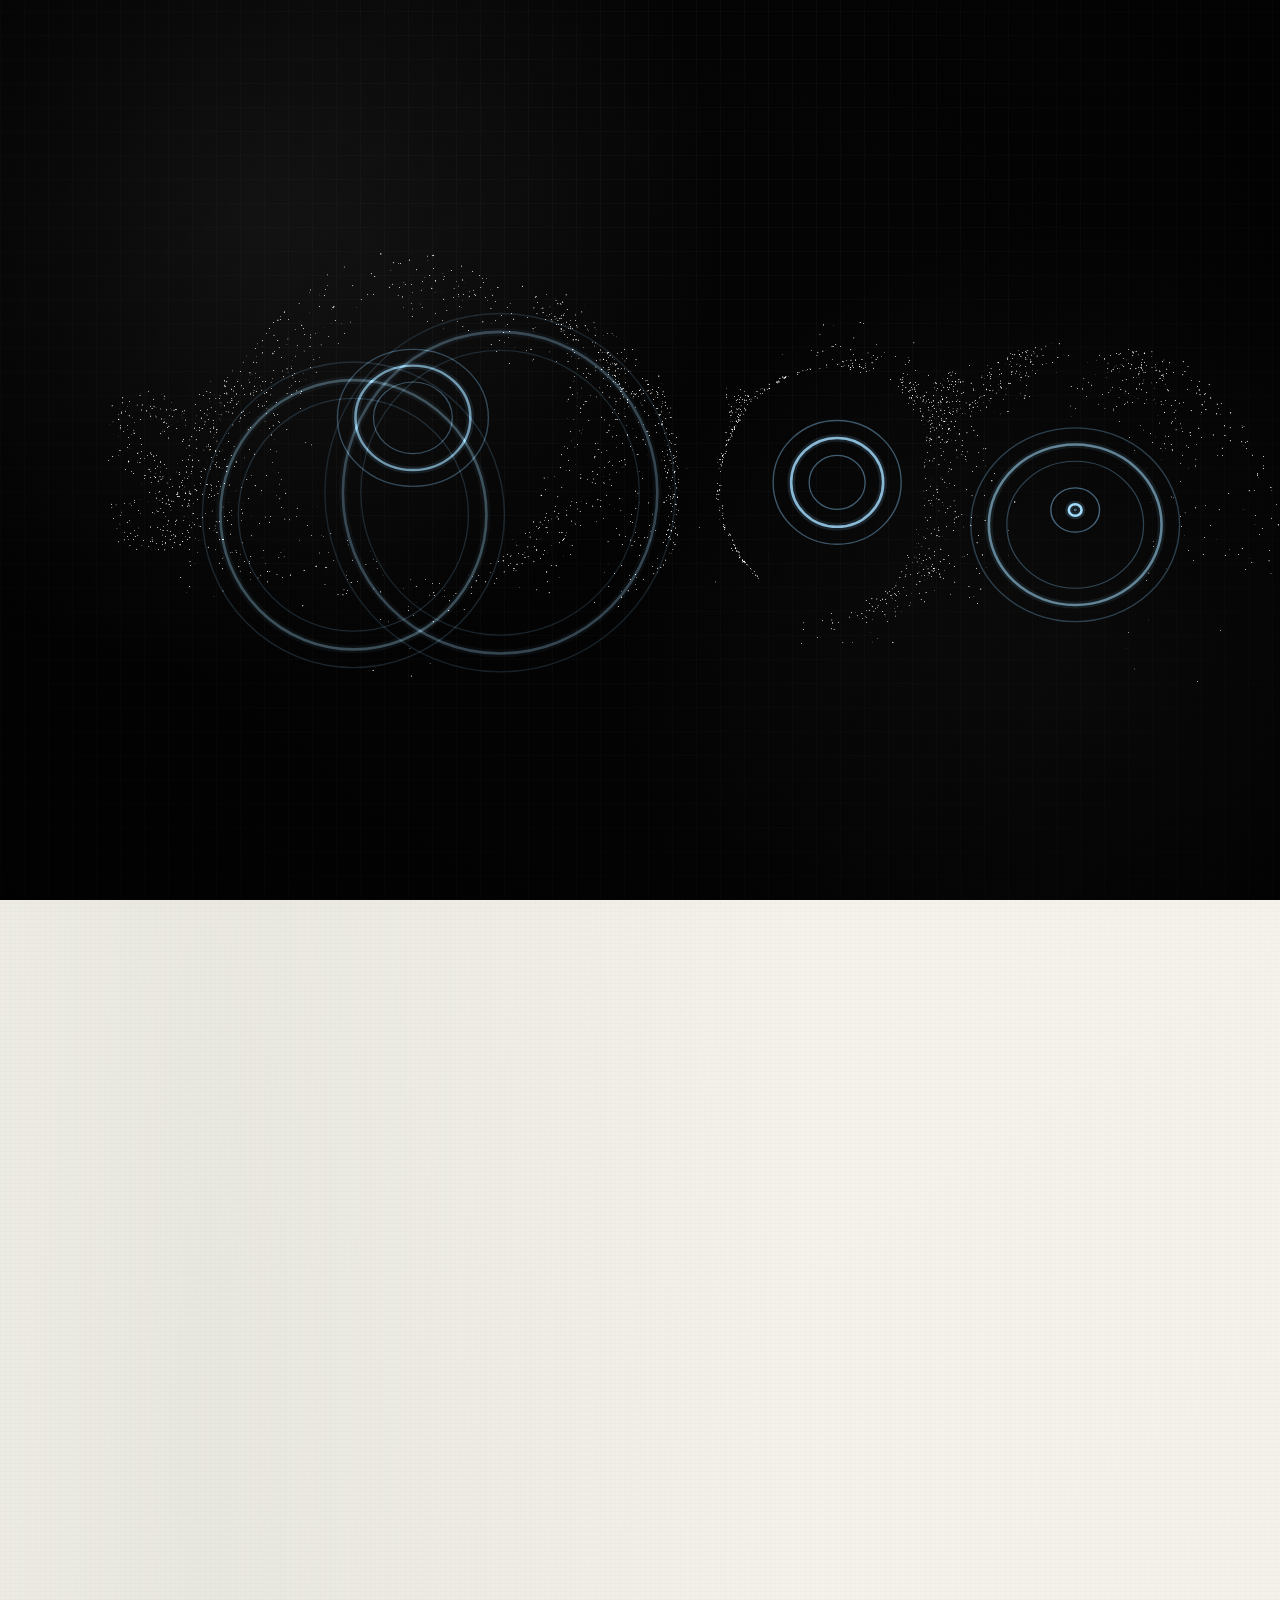
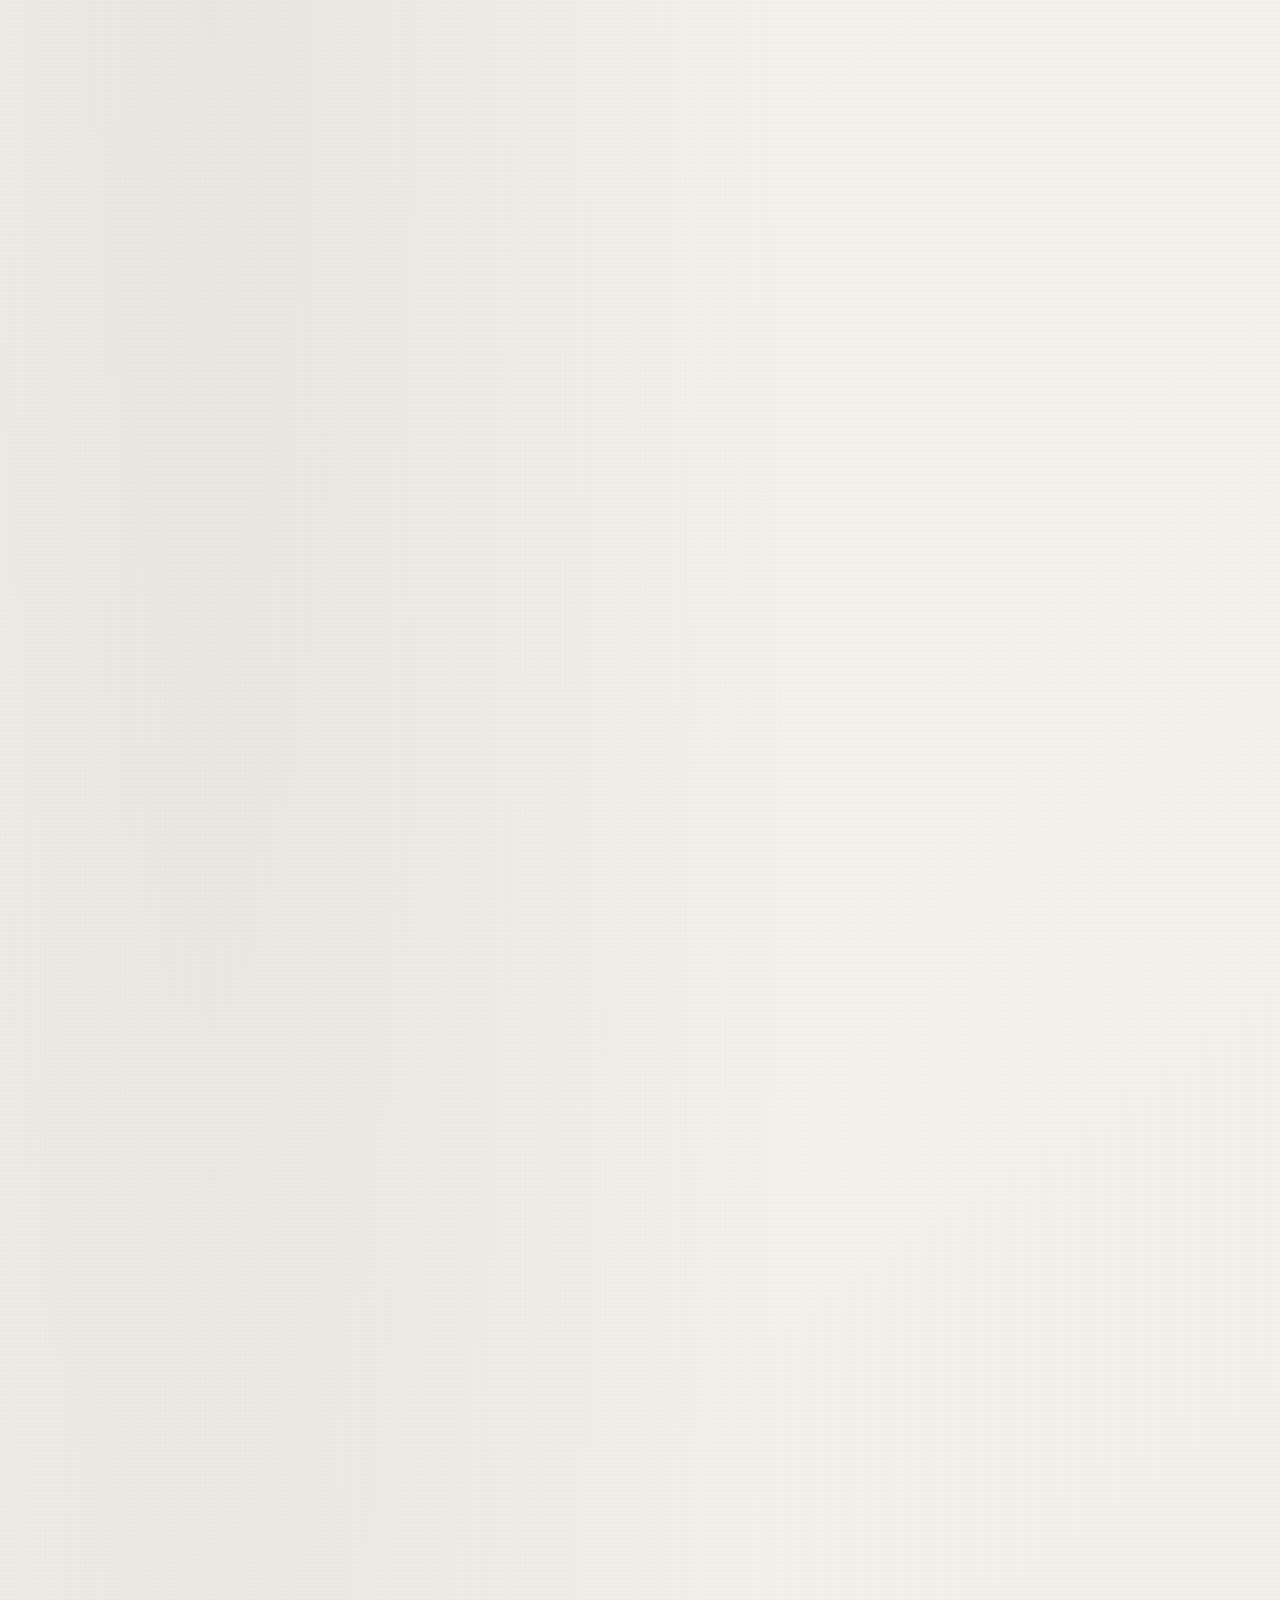
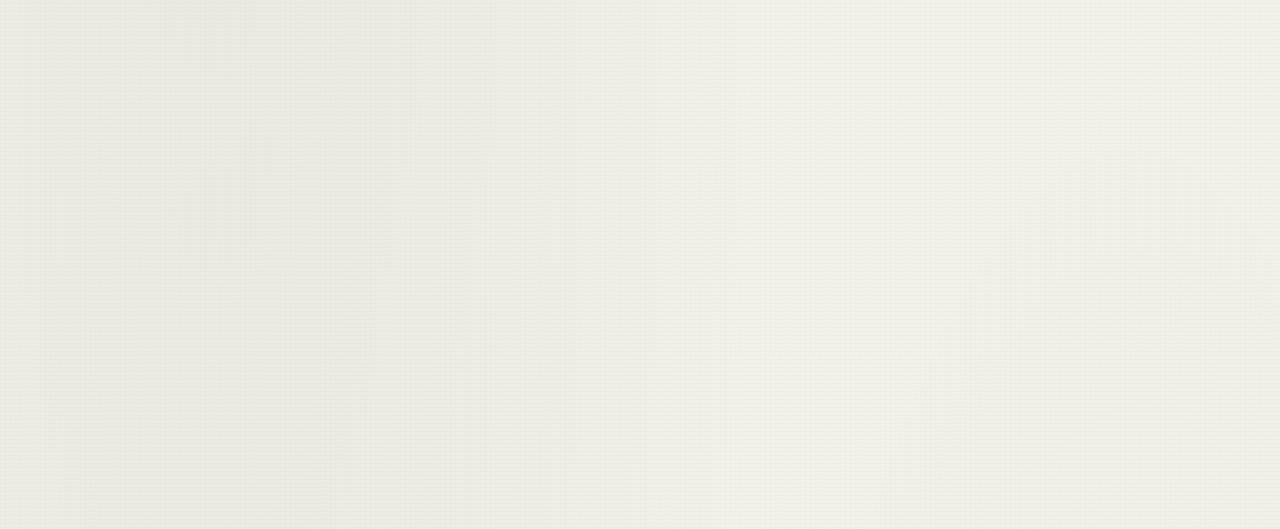
==== index.html @ 8d3248b3 "feat: update styles and add new assets for improved UX and accessibility - Enhanced CSS variables fo" ====
<!doctype html>
<html lang="ja">
  <head>
    <meta charset="UTF-8" />
    <meta name="viewport" content="width=device-width, initial-scale=1.0" />
    <title>Suzuki Yuma | Robotics Research Portfolio</title>
    <meta
      name="description"
      content="ロボット研究者・Suzuki Yumaのポートフォリオ。論文、活動実績、社会実装プロジェクトを掲載。"
    />
    <link rel="preconnect" href="https://fonts.googleapis.com" />
    <link rel="preconnect" href="https://fonts.gstatic.com" crossorigin />
    <link rel="preload" href="assets/IMG_9679-optimized.webp" as="image" type="image/webp" fetchpriority="high" />
    <link
      href="https://fonts.googleapis.com/css2?family=Oswald:wght@500;700&family=Space+Grotesk:wght@400;500;700&display=swap"
      rel="stylesheet"
    />
    <link rel="stylesheet" href="styles.css?v=20260816-16" />
  </head>
  <body>
    <canvas id="fluid-bg" aria-hidden="true"></canvas>
    <div class="cursor-dot" aria-hidden="true"></div>
    <div class="cursor-ring" aria-hidden="true"></div>
    <div id="intro-gate" class="intro-gate">
      <canvas id="intro-particle-canvas" class="intro-particle-canvas" aria-hidden="true"></canvas>
    </div>

    <header class="site-header">
      <a href="#top" class="logo" aria-label="Suzuki Yuma home">
        <span class="site-logo-image site-logo-image-dark" aria-hidden="true"></span>
        <span class="site-logo-image site-logo-image-light" aria-hidden="true"></span>
      </a>
      <button
        id="nav-toggle"
        class="nav-toggle"
        type="button"
        aria-expanded="false"
        aria-controls="site-nav"
      >
        Menu
      </button>
      <nav id="site-nav" aria-label="Main navigation">
        <a href="#achievements">Achievements</a>
        <a href="#papers">Papers</a>
        <a href="#activities">Activities</a>
        <a href="#social">Social Project</a>
        <a href="#contact">Contact</a>
        <button id="theme-toggle" class="theme-toggle" type="button" aria-label="テーマ切替">Theme: Auto</button>
      </nav>
    </header>

    <main id="top">
      <section class="hero reveal">
        <div class="hero-main">
          <div class="hero-copy">
            <p class="eyebrow">ROBOTICS RESEARCHER</p>
            <h1>
              Suzuki Yuma
              <span>PhD student / 未踏AD '25 クリエーター</span>
            </h1>
            <div class="profile-affiliation" aria-label="所属">
              <span>慶應義塾大学大学院理工学研究科&nbsp;&nbsp;/&nbsp;&nbsp;<a href="https://www.yt.sd.keio.ac.jp/" target="_blank" rel="noopener noreferrer">髙橋正樹研究室 <span aria-hidden="true">↗</span></a></span>
            </div>
            <p>
              I explore <strong>Shared Autonomy</strong> and <strong>Learning to Operate Intelligent Machines</strong>,
              viewing assistive technologies like electric wheelchairs as a form of <strong>body augmentation</strong>.
              By studying how humans and machines co-adapt,
              I seek to unlock insights that benefit everyone—regardless of age or ability.
              My goal is to foster a future where humans and intelligent robots evolve together,
              creating a vibrant and inclusive society for all.
            </p>
            <div class="hero-actions">
              <a class="btn btn-primary" href="#achievements">ギャラリー</a>
              <a class="btn btn-ghost" href="#papers">研究</a>
              <a class="btn btn-ghost" href="https://www.humonii.com/" target="_blank" rel="noreferrer">社会実装プロジェクト🔗</a>
            </div>
          </div>
          <figure class="profile-card">
            <img
              id="profile-photo"
              data-media-key="profilePhoto"
              src="assets/IMG_9679-optimized.webp"
              alt="顔写真"
              width="720"
              height="1078"
              draggable="false"
              loading="eager"
              decoding="async"
              fetchpriority="high"
            />
          </figure>
        </div>
      </section>

      <section id="achievements" class="section reveal">
        <div class="section-head">
          <p class="eyebrow">OUTPUT MOVIES</p>
          <h2>ギャラリー</h2>
        </div>
        <div class="media-grid">
          <article class="media-card">
            <figure>
              <video
                id="feeling-video"
                controls
                controlslist="nodownload noremoteplayback"
                disablepictureinpicture
                disableremoteplayback
                preload="none"
                playsinline
                poster="assets/Feeling-poster.webp"
              >
                <source data-media-key="feelingVideo" src="assets/Feeling-optimized.mp4" type="video/mp4" />
                お使いのブラウザは動画再生に対応していません。
              </video>
              <figcaption>
                <span class="media-title" data-media-caption-key="feelingVideo">Feeling Hands-Free Mobility</span>
                <span class="media-duration" aria-label="再生時間 2分2秒">2:02</span>
              </figcaption>
              <p class="media-description">体幹操作で電動車いすを操る、ハンズフリー移動体験。</p>
            </figure>
          </article>

          <article class="media-card">
            <figure>
              <video
                controls
                controlslist="nodownload noremoteplayback"
                disablepictureinpicture
                disableremoteplayback
                preload="none"
                playsinline
                poster="assets/SharedControl-poster.webp"
              >
                <source data-media-key="sharedControlVideo" src="assets/SharedControl-cropped.mp4" type="video/mp4" />
                お使いのブラウザは動画再生に対応していません。
              </video>
              <figcaption>
                <span class="media-title" data-media-caption-key="sharedControlVideo">Shared Control</span>
                <span class="media-duration" aria-label="再生時間 38秒">0:38</span>
              </figcaption>
              <p class="media-description">搭乗者の操作と自律支援を組み合わせる、電動車いすの共有制御デモ。</p>
            </figure>
          </article>
        </div>
      </section>

      <section id="papers" class="section reveal">
        <div class="section-head">
          <p class="eyebrow">PAPER WORKS</p>
          <h2>論文・研究発表</h2>
        </div>
        <div class="paper-list">
          <article class="paper-item">
            <p class="paper-year">2025</p>
            <div>
              <h3>Controllability Assessment of Belt-Type Wheelchair Interface with Individualized Asymmetry-Aware Body-Axis Calibration</h3>
              <p>＠2025 IEEE International Conference on Systems, Man, and Cybernetics</p>
            </div>
          </article>

          <article class="paper-item">
            <p class="paper-year">2025</p>
            <div>
              <h3>ベルト型インターフェースを用いた車いすの操作性能評価</h3>
              <p>＠ロボティクス・メカトロニクス講演会 2025（ROBOMECH 2025）</p>
            </div>
          </article>

          <article class="paper-item">
            <p class="paper-year">2025</p>
            <div>
              <h3>車いすの搭乗者行動適応型力ベース共有制御</h3>
              <p>＠ロボティクス・メカトロニクス講演会 2025（ROBOMECH 2025）</p>
            </div>
          </article>
        </div>
      </section>

      <section id="activities" class="section reveal">
        <div class="section-head">
          <p class="eyebrow">ACTIVITY HISTORY</p>
          <h2>活動実績</h2>
        </div>
        <div class="timeline-list" id="activity-timeline" data-visible-items="6">
          <article class="timeline-item">
            <p class="timeline-date">2026/01/16</p>
            <p><a href="https://www.ipa.go.jp/jinzai/mitou/advanced/2025second/gaiyou-ur-1.html" target="_blank" rel="noreferrer">2025年度下期 未踏アドバンスト事業に採択</a></p>
          </article>
          <article class="timeline-item">
            <p class="timeline-date">2025/12/12</p>
            <p><a href="https://www.kll.keio.ac.jp/ktm/exhibition/hashtag/%e3%83%8f%e3%83%b3%e3%82%ba%e3%83%95%e3%83%aa%e3%83%bc/" target="_blank" rel="noreferrer">KEIO TECHNO-MALL 2025にて<span class="timeline-keep">「Feeling」を用いたアート作品を出展</span></a></p>
          </article>
          <article class="timeline-item">
            <p class="timeline-date">2025/11/23</p>
            <p><a href="https://onerugby.jp/news/ufp2025" target="_blank" rel="noreferrer">UNIVERSAL FOOTBALL PARK SHIBUYA 2025にて<span class="timeline-keep">「Feeling」を出展</span></a></p>
          </article>
          <article class="timeline-item">
            <p class="timeline-date">2025/11/02</p>
            <p><a href="https://www.japan-mobility-show.com/program/startup_future_factory/" target="_blank" rel="noreferrer">Japan Mobility Show 2025「Startup Future Factory」ブースにて<span class="timeline-keep">「Feeling」を出展</span></a></p>
          </article>
          <article class="timeline-item">
            <p class="timeline-date">2025/10/17</p>
            <p><a href="https://www.smartcityfes2025.metro.tokyo.lg.jp/" target="_blank" rel="noreferrer">スマートシティフェスタ2025にて<span class="timeline-keep">「Feeling」を出展</span></a></p>
          </article>
          <article class="timeline-item">
            <p class="timeline-date">2025/10/14</p>
            <p class="timeline-with-logo">
              <a href="https://www.ceatec.com/ja/award/#sec09" target="_blank" rel="noreferrer">CEATEC AWARD 2025 モビリティ部門賞 受賞</a>
              <img class="timeline-inline-logo" src="assets/CEATEC.png" alt="CEATEC" width="546" height="128" loading="lazy" decoding="async" />
            </p>
          </article>
          <article class="timeline-item">
            <p class="timeline-date">2025/10/08</p>
            <p><a href="https://hcr.or.jp/seminar/13" target="_blank" rel="noreferrer">国際福祉機器展「福祉機器開発最前線」ブースにて<span class="timeline-keep">「Feeling」を出展</span></a></p>
          </article>
          <article class="timeline-item">
            <p class="timeline-date">2025/07/19</p>
            <p>サマコンフェスにて<span class="timeline-keep">「Feeling」を出展</span></p>
          </article>
          <article class="timeline-item">
            <p class="timeline-date">2025/07/16</p>
            <p>2025年度 健康医療ベンチャー大賞 キックオフイベントにて「Feeling」を出展</p>
          </article>
          <article class="timeline-item">
            <p class="timeline-date">2025/07/03</p>
            <p><a href="https://prtimes.jp/main/html/rd/p/000000032.000151437.html" target="_blank" rel="noreferrer">Mobility for ALL 2025<span class="timeline-keep">「日常の移動」テーマにHumoniiが採択</span></a></p>
          </article>
          <article class="timeline-item">
            <p class="timeline-date">2025/05/20</p>
            <p><a href="https://www.pt-ot-st.net/index.php/topics/detail/1735" target="_blank" rel="noreferrer">PT-OT-ST.NETに<span class="timeline-keep">「Feeling」とインタビュー内容が掲載</span></a></p>
          </article>
          <article class="timeline-item">
            <p class="timeline-date">2025/03/05</p>
            <p><a href="https://www.medical-jpn.jp/osaka/ja-jp/search/2025/product/product-details.exh-15aa9c2d-4f68-479d-b5eb-6a54bbeb515a.%E6%85%B6%E6%87%89%E7%BE%A9%E5%A1%BE%E5%A4%A7%E5%AD%A6feeling.pro-9be4806d-5208-4534-9e26-9d06f8109dc9.html#/" target="_blank" rel="noreferrer">第11回 メディカルジャパン大阪にて<span class="timeline-keep">「Feeling」を出展</span></a></p>
          </article>
          <article class="timeline-item">
            <p class="timeline-date">2025/03/01</p>
            <p><a href="https://monomove.tokyo/contest/" target="_blank" rel="noreferrer">Tokyo ものづくり Movement 2025において、Humoniiが最優秀賞を受賞</a></p>
          </article>
          <article class="timeline-item">
            <p class="timeline-date">2025/01/24</p>
            <p><a href="https://yoxo-o.jp/yoxofestival/exhibit/?ve%5B%5D=e#list" target="_blank" rel="noreferrer">YOXO Festival 2025にて<span class="timeline-keep">「Feeling」を出展</span></a></p>
          </article>
          <article class="timeline-item">
            <p class="timeline-date">2024/12/13</p>
            <p><a href="https://www.kll.keio.ac.jp/ktm/exhibition/hashtag/%e3%83%8F%e3%83%b3%e3%82%BA%e3%83%95%e3%83%AA%e3%83%BC/" target="_blank" rel="noreferrer">KEIO TECHNO-MALL 2024 に Feeling を出展</a></p>
          </article>
          <article class="timeline-item">
            <p class="timeline-date">2024/09/05</p>
            <p>タウンニュース港北区版にHumoniiの活動が掲載</p>
          </article>
          <article class="timeline-item">
            <p class="timeline-date">2024/08/19</p>
            <p>令和6年度 技術系スタートアップ実証実験等支援プログラムにHumoniiが採択</p>
          </article>
          <article class="timeline-item">
            <p class="timeline-date">2023/09/02</p>
            <p>Mobility for ALL 2023 の実証実験に参加</p>
          </article>
          <article class="timeline-item">
            <p class="timeline-date">2023/05/13</p>
            <p>Mobility for ALL 2023にHumoniiが採択</p>
          </article>
        </div>
        <div class="timeline-actions">
          <button
            class="timeline-toggle"
            id="activity-toggle"
            type="button"
            aria-controls="activity-timeline"
            aria-expanded="false"
            hidden
          >
            <span class="timeline-toggle-label">もっと見る</span>
            <span class="timeline-toggle-count" aria-hidden="true"></span>
            <span class="timeline-toggle-arrow" aria-hidden="true"></span>
          </button>
        </div>
      </section>

      <section id="social" class="section reveal">
        <div class="section-head">
          <p class="eyebrow">APPEAL POINT</p>
          <h2>社会実装プロジェクト / Humonii</h2>
        </div>
        <article class="card social-project-card">
          <a class="humonii-brand" href="https://www.humonii.com/" target="_blank" rel="noreferrer" aria-label="Humonii">
            <img
              class="humonii-logo humonii-logo-black"
              src="assets/Humonii-MARKTYPE-BK-optimized.webp"
              alt="Humonii"
              width="800"
              height="800"
              draggable="false"
              loading="lazy"
              decoding="async"
            />
            <img
              class="humonii-logo humonii-logo-white"
              src="assets/Humonii-MARKTYPE-WH-optimized.webp"
              alt="Humonii"
              width="800"
              height="800"
              draggable="false"
              loading="lazy"
              decoding="async"
            />
          </a>
          <div class="social-copy">
            <p>
              「周りと違うから」「体が思うように動かないから」と、今までできてたこと、やりたいことを諦めてきた人たちに「もっとできる！」を届けたい。年齢や障がいの有無に関わらず、誰も想像すらしなかった人間の新たな境地をも引き出せたらどんな未来が待っているだろう。体幹操作によるハンズフリー体験によって移動に留まらず活動の幅を拡張し、新しい挑戦への一歩を支えます。
            </p>
            <ul>
              <li>Project Site: <a href="https://www.humonii.com/" target="_blank" rel="noreferrer">https://www.humonii.com/</a></li>
              <li>Instagram: <a href="https://www.instagram.com/humonii_official/" target="_blank" rel="noreferrer">@humonii_official</a></li>
              <li>Focus: 社会実装・展示・発信の一体化</li>
            </ul>
          </div>
        </article>
      </section>

    </main>

    <footer id="contact" class="site-footer">
      <div>
        <p>Contact</p>
        <a href="mailto:yuma.suzuki.work@gmail.com">yuma.suzuki.work@gmail.com</a>
        <form id="contact-form" class="contact-form" aria-describedby="contact-form-note">
          <p id="contact-form-note" class="contact-note contact-note-lead">
            入力内容はこのサイトから直接送信されません。Gmailまたはメールアプリの作成画面へ引き継ぎ、内容を確認して送信してください。
          </p>
          <label for="contact-name">Name <span class="required-mark" aria-hidden="true">*</span></label>
          <input id="contact-name" name="name" type="text" placeholder="Your name" autocomplete="name" required maxlength="80" />
          <label for="contact-email">Email <span class="required-mark" aria-hidden="true">*</span></label>
          <input id="contact-email" name="email" type="email" placeholder="your@email.com" autocomplete="email" required maxlength="160" />
          <label for="contact-subject">Subject <span class="required-mark" aria-hidden="true">*</span></label>
          <input id="contact-subject" name="subject" type="text" placeholder="Inquiry from portfolio" autocomplete="off" required maxlength="120" />
          <label for="contact-message">Message <span class="required-mark" aria-hidden="true">*</span></label>
          <textarea id="contact-message" name="message" rows="5" placeholder="Write your message" autocomplete="off" required minlength="10" maxlength="2000"></textarea>
          <button type="submit" class="btn btn-primary contact-submit">Gmailで内容を確認する</button>
          <button type="button" id="contact-mail-app" class="btn contact-submit contact-secondary">メールアプリで内容を確認する</button>
        </form>
      </div>
      <div>
        <p>Affiliation</p>
        <p>Takahashi Lab. Keio University<br />3-14-1, Hiyoshi Kohoku-ku, Yokohama, Japan</p>
      </div>
      <div>
        <p>Social</p>
        <p>
          <a class="social-link" href="https://www.instagram.com/humonii_official/" target="_blank" rel="noreferrer">
            <svg class="social-icon" viewBox="0 0 24 24" aria-hidden="true">
              <rect x="3" y="3" width="18" height="18" rx="5" ry="5" fill="none" stroke="currentColor" stroke-width="1.8"></rect>
              <circle cx="12" cy="12" r="4.2" fill="none" stroke="currentColor" stroke-width="1.8"></circle>
              <circle cx="17.3" cy="6.7" r="1.1" fill="currentColor"></circle>
            </svg>
            <span>Instagram: @humonii_official</span>
          </a>
        </p>
        <p>
          <a class="social-link" href="https://www.linkedin.com/in/悠真-鈴木-20a9b3349" target="_blank" rel="noreferrer">
            <svg class="social-icon" viewBox="0 0 24 24" aria-hidden="true">
              <rect x="3" y="3" width="18" height="18" rx="3" ry="3" fill="none" stroke="currentColor" stroke-width="1.8"></rect>
              <circle cx="8" cy="10" r="1.2" fill="currentColor"></circle>
              <rect x="7" y="12" width="2" height="6" rx="0.8" fill="currentColor"></rect>
              <path d="M12 18v-4.3c0-1.2 0.7-1.9 1.7-1.9 1 0 1.6 0.7 1.6 1.9V18h2v-4.7c0-2.1-1.2-3.3-3-3.3-1.2 0-1.9 0.5-2.3 1V10h-2v8h2z" fill="currentColor"></path>
            </svg>
            <span>LinkedIn</span>
          </a>
        </p>
      </div>
      <p class="copyright">© <span id="year"></span> Suzuki Yuma</p>
    </footer>

    <script src="intro.js?v=20260816-8"></script>
    <script src="script.js?v=20260816-15"></script>
  </body>
</html>
---- styles.css ----
:root {
  --bg: #0b0f14;
  --bg-alt: #111822;
  --text: #eef2f7;
  --muted: #a8b1bd;
  --accent: #1fd1b8;
  --accent-2: #5bc0ff;
  --line: rgba(238, 242, 247, 0.16);
  --card: rgba(16, 24, 34, 0.75);
  --header-bg: rgba(11, 15, 20, 0.62);
  --wave-opacity: 0.72;
  --bg-gradient: linear-gradient(140deg, var(--bg), var(--bg-alt));
  --bg-overlay: none;
  --cursor-dot-color: #1fd1b8;
  --cursor-dot-shadow: 0 0 12px rgba(31, 209, 184, 0.8);
  --cursor-ring-color: rgba(91, 192, 255, 0.8);
  --cursor-ring-hover-color: rgba(31, 209, 184, 0.95);
  --cursor-ring-hover-shadow: 0 0 18px rgba(31, 209, 184, 0.35);
  --scrollbar-track: rgba(13, 20, 30, 0.58);
  --scrollbar-track-2: rgba(20, 31, 47, 0.78);
  --scrollbar-thumb: rgba(84, 170, 206, 0.66);
  --scrollbar-thumb-2: rgba(40, 198, 176, 0.8);
  --scrollbar-thumb-hover: rgba(112, 196, 232, 0.9);
  --scrollbar-thumb-hover-2: rgba(69, 230, 204, 0.94);
  --button-primary-bg: linear-gradient(120deg, rgba(31, 209, 184, 0.22), rgba(91, 192, 255, 0.25));
  --button-primary-shadow: 0 6px 24px rgba(31, 209, 184, 0.25);
  --maxw: 1120px;
}

@media (prefers-color-scheme: light) {
  :root {
    --bg: #f1efe7;
    --bg-alt: #e5e2d8;
    --text: #252825;
    --muted: #686b65;
    --accent: #465853;
    --accent-2: #606a68;
    --line: rgba(37, 40, 37, 0.18);
    --card: rgba(248, 246, 238, 0.72);
    --header-bg: rgba(238, 235, 225, 0.84);
    --wave-opacity: 0.62;
    --bg-gradient: linear-gradient(145deg, #f5f3ec 0%, var(--bg) 52%, var(--bg-alt) 100%);
    --bg-overlay:
      radial-gradient(ellipse at 16% 14%, rgba(43, 49, 46, 0.06), transparent 40%),
      radial-gradient(ellipse at 88% 80%, rgba(57, 61, 57, 0.042), transparent 44%),
      repeating-linear-gradient(
        90deg,
        rgba(65, 62, 53, 0.012) 0px,
        rgba(65, 62, 53, 0.012) 1px,
        transparent 1px,
        transparent 5px
      ),
      repeating-linear-gradient(
        0deg,
        rgba(65, 62, 53, 0.017) 0px,
        rgba(65, 62, 53, 0.017) 1px,
        transparent 1px,
        transparent 4px
      );
    --cursor-dot-color: #292c29;
    --cursor-dot-shadow: 0 0 8px rgba(41, 44, 41, 0.28);
    --cursor-ring-color: rgba(54, 59, 56, 0.5);
    --cursor-ring-hover-color: rgba(37, 42, 39, 0.86);
    --cursor-ring-hover-shadow: 0 0 12px rgba(37, 42, 39, 0.16);
    --scrollbar-track: rgba(222, 219, 209, 0.88);
    --scrollbar-track-2: rgba(241, 238, 229, 0.96);
    --scrollbar-thumb: rgba(104, 110, 106, 0.64);
    --scrollbar-thumb-2: rgba(73, 88, 83, 0.76);
    --scrollbar-thumb-hover: rgba(81, 87, 83, 0.84);
    --scrollbar-thumb-hover-2: rgba(54, 69, 64, 0.9);
    --button-primary-bg: linear-gradient(120deg, rgba(52, 61, 57, 0.12), rgba(96, 106, 104, 0.2));
    --button-primary-shadow: 0 7px 22px rgba(42, 47, 44, 0.14);
  }
}

:root[data-theme='dark'] {
  --bg: #0b0f14;
  --bg-alt: #111822;
  --text: #eef2f7;
  --muted: #a8b1bd;
  --accent: #1fd1b8;
  --accent-2: #5bc0ff;
  --line: rgba(238, 242, 247, 0.16);
  --card: rgba(16, 24, 34, 0.75);
  --header-bg: rgba(11, 15, 20, 0.62);
  --wave-opacity: 0.72;
  --bg-gradient: linear-gradient(140deg, var(--bg), var(--bg-alt));
  --bg-overlay: none;
  --cursor-dot-color: #1fd1b8;
  --cursor-dot-shadow: 0 0 12px rgba(31, 209, 184, 0.8);
  --cursor-ring-color: rgba(91, 192, 255, 0.8);
  --cursor-ring-hover-color: rgba(31, 209, 184, 0.95);
  --cursor-ring-hover-shadow: 0 0 18px rgba(31, 209, 184, 0.35);
  --scrollbar-track: rgba(13, 20, 30, 0.58);
  --scrollbar-track-2: rgba(20, 31, 47, 0.78);
  --scrollbar-thumb: rgba(84, 170, 206, 0.66);
  --scrollbar-thumb-2: rgba(40, 198, 176, 0.8);
  --scrollbar-thumb-hover: rgba(112, 196, 232, 0.9);
  --scrollbar-thumb-hover-2: rgba(69, 230, 204, 0.94);
  --button-primary-bg: linear-gradient(120deg, rgba(31, 209, 184, 0.22), rgba(91, 192, 255, 0.25));
  --button-primary-shadow: 0 6px 24px rgba(31, 209, 184, 0.25);
}

:root[data-theme='light'] {
  --bg: #f1efe7;
  --bg-alt: #e5e2d8;
  --text: #252825;
  --muted: #686b65;
  --accent: #465853;
  --accent-2: #606a68;
  --line: rgba(37, 40, 37, 0.18);
  --card: rgba(248, 246, 238, 0.72);
  --header-bg: rgba(238, 235, 225, 0.84);
  --wave-opacity: 0.62;
  --bg-gradient: linear-gradient(145deg, #f5f3ec 0%, var(--bg) 52%, var(--bg-alt) 100%);
  --bg-overlay:
    radial-gradient(ellipse at 16% 14%, rgba(43, 49, 46, 0.06), transparent 40%),
    radial-gradient(ellipse at 88% 80%, rgba(57, 61, 57, 0.042), transparent 44%),
    repeating-linear-gradient(
      90deg,
      rgba(65, 62, 53, 0.012) 0px,
      rgba(65, 62, 53, 0.012) 1px,
      transparent 1px,
      transparent 5px
    ),
    repeating-linear-gradient(
      0deg,
      rgba(65, 62, 53, 0.017) 0px,
      rgba(65, 62, 53, 0.017) 1px,
      transparent 1px,
      transparent 4px
    );
  --cursor-dot-color: #292c29;
  --cursor-dot-shadow: 0 0 8px rgba(41, 44, 41, 0.28);
  --cursor-ring-color: rgba(54, 59, 56, 0.5);
  --cursor-ring-hover-color: rgba(37, 42, 39, 0.86);
  --cursor-ring-hover-shadow: 0 0 12px rgba(37, 42, 39, 0.16);
  --scrollbar-track: rgba(222, 219, 209, 0.88);
  --scrollbar-track-2: rgba(241, 238, 229, 0.96);
  --scrollbar-thumb: rgba(104, 110, 106, 0.64);
  --scrollbar-thumb-2: rgba(73, 88, 83, 0.76);
  --scrollbar-thumb-hover: rgba(81, 87, 83, 0.84);
  --scrollbar-thumb-hover-2: rgba(54, 69, 64, 0.9);
  --button-primary-bg: linear-gradient(120deg, rgba(52, 61, 57, 0.12), rgba(96, 106, 104, 0.2));
  --button-primary-shadow: 0 7px 22px rgba(42, 47, 44, 0.14);
}

* {
  box-sizing: border-box;
  scrollbar-width: auto;
  scrollbar-color: var(--scrollbar-thumb) var(--scrollbar-track);
}

*::-webkit-scrollbar {
  width: 14px;
  height: 14px;
}

*::-webkit-scrollbar-track {
  background: linear-gradient(180deg, var(--scrollbar-track), var(--scrollbar-track-2));
  border-radius: 12px;
  border: 1px solid rgba(255, 255, 255, 0.08);
  margin-block: 6px;
}

*::-webkit-scrollbar-thumb {
  border-radius: 12px;
  border: 3px solid transparent;
  background-clip: padding-box;
  background: linear-gradient(180deg, var(--scrollbar-thumb), var(--scrollbar-thumb-2));
  min-height: 58px;
  box-shadow:
    inset 0 0 0 1px rgba(255, 255, 255, 0.14),
    0 1px 3px rgba(0, 0, 0, 0.14);
}

*::-webkit-scrollbar-thumb:hover {
  background: linear-gradient(180deg, var(--scrollbar-thumb-hover), var(--scrollbar-thumb-hover-2));
}

*::-webkit-scrollbar-thumb:active {
  background: linear-gradient(180deg, var(--scrollbar-thumb-hover-2), var(--scrollbar-thumb-hover));
}

*::-webkit-scrollbar-corner {
  background: transparent;
}

html,
body {
  margin: 0;
  padding: 0;
  background: var(--bg-overlay), var(--bg-gradient);
  color: var(--text);
  font-family: "Space Grotesk", sans-serif;
  scroll-behavior: smooth;
}

body.intro-lock {
  overflow: hidden;
}

.intro-gate {
  position: fixed;
  inset: 0;
  z-index: 120;
  display: block;
  opacity: 0;
  visibility: hidden;
  pointer-events: none;
  transition: opacity 0.26s ease, visibility 0.26s ease;
  background:
    radial-gradient(circle at 20% 24%, rgba(255, 255, 255, 0.09), transparent 38%),
    radial-gradient(circle at 84% 76%, rgba(255, 255, 255, 0.06), transparent 36%),
    repeating-linear-gradient(
      90deg,
      rgba(255, 255, 255, 0.03) 0px,
      rgba(255, 255, 255, 0.03) 1px,
      transparent 1px,
      transparent 24px
    ),
    repeating-linear-gradient(
      0deg,
      rgba(255, 255, 255, 0.024) 0px,
      rgba(255, 255, 255, 0.024) 1px,
      transparent 1px,
      transparent 24px
    ),
    #050505;
}

.intro-gate::after {
  content: "";
  position: absolute;
  inset: 0;
  pointer-events: none;
  background:
    radial-gradient(circle at 50% 50%, transparent 34%, rgba(0, 0, 0, 0.52) 100%),
    linear-gradient(180deg, rgba(0, 0, 0, 0.1), rgba(0, 0, 0, 0.46));
}

.intro-gate.is-visible {
  opacity: 1;
  visibility: visible;
  pointer-events: auto;
}

.intro-particle-canvas,
.intro-gl-canvas {
  position: absolute;
  inset: 0;
  display: block;
  width: 100%;
  height: 100%;
  z-index: 1;
}

.intro-particle-canvas {
  z-index: 2;
  filter:
    drop-shadow(0 0 10px rgba(255, 255, 255, 0.26))
    drop-shadow(0 0 24px rgba(255, 255, 255, 0.14));
}

.intro-particle-canvas.is-wave-overlay {
  filter: none;
}

.intro-particle-canvas.is-canvas-renderer {
  filter: none;
}

a {
  color: inherit;
  text-decoration: none;
}

img,
video {
  -webkit-user-drag: none;
  -webkit-touch-callout: none;
}

#fluid-bg {
  position: fixed;
  inset: 0;
  width: 100vw;
  height: 100vh;
  z-index: 0;
  opacity: var(--wave-opacity);
  pointer-events: none;
  contain: strict;
}

.cursor-dot,
.cursor-ring {
  position: fixed;
  left: 0;
  top: 0;
  pointer-events: none;
  border-radius: 50%;
  z-index: 60;
  transform: translate(-50%, -50%);
  will-change: transform;
  contain: layout style paint;
  backface-visibility: hidden;
}

.cursor-dot {
  width: 8px;
  height: 8px;
  background: var(--cursor-dot-color);
  box-shadow: var(--cursor-dot-shadow);
}

.cursor-ring {
  width: 34px;
  height: 34px;
  border: 1px solid var(--cursor-ring-color);
  transition: border-color 0.15s ease, box-shadow 0.15s ease;
}

body.cursor-hover .cursor-ring {
  border-color: var(--cursor-ring-hover-color);
  box-shadow: var(--cursor-ring-hover-shadow);
}

.site-header {
  position: sticky;
  top: 0;
  z-index: 20;
  backdrop-filter: blur(8px);
  background: var(--header-bg);
  border-bottom: 1px solid var(--line);
  display: flex;
  justify-content: space-between;
  align-items: center;
  padding: 14px clamp(16px, 4vw, 48px);
}

.logo {
  position: relative;
  display: block;
  flex: 0 0 auto;
  width: clamp(138px, 16vw, 176px);
  aspect-ratio: 4.4 / 1;
  overflow: hidden;
}

.site-logo-image {
  position: absolute;
  inset: 0;
  display: block;
  background-position: center;
  background-repeat: no-repeat;
  background-size: cover;
}

.site-logo-image-dark {
  background-image: url("assets/branding/suzukiyu-logo-dark.webp");
}

.site-logo-image-light {
  display: none;
  background-image: url("assets/branding/suzukiyu-logo-light.webp");
}

@media (prefers-color-scheme: light) {
  .site-logo-image-dark {
    display: none;
  }

  .site-logo-image-light {
    display: block;
  }
}

:root[data-theme='dark'] .site-logo-image-dark {
  display: block;
}

:root[data-theme='dark'] .site-logo-image-light {
  display: none;
}

:root[data-theme='light'] .site-logo-image-dark {
  display: none;
}

:root[data-theme='light'] .site-logo-image-light {
  display: block;
}

nav {
  display: flex;
  gap: clamp(14px, 2vw, 28px);
  align-items: center;
  flex-wrap: wrap;
}

nav a {
  color: var(--muted);
  font-size: 0.95rem;
}

nav a:hover {
  color: var(--text);
}

.nav-toggle {
  display: none;
  min-width: 68px;
  min-height: 40px;
  padding: 8px 14px;
  border: 1px solid var(--line);
  border-radius: 999px;
  background: transparent;
  color: var(--text);
  font-family: inherit;
  font-size: 0.88rem;
  cursor: pointer;
}

.theme-toggle {
  padding: 7px 12px;
  border-radius: 999px;
  border: 1px solid var(--line);
  background: transparent;
  color: var(--muted);
  font-size: 0.83rem;
  cursor: pointer;
}

.theme-toggle:hover {
  color: var(--text);
  border-color: var(--accent-2);
}

nav a:focus-visible,
.nav-toggle:focus-visible,
.theme-toggle:focus-visible,
.btn:focus-visible,
.timeline-toggle:focus-visible,
.contact-form input:focus-visible,
.contact-form textarea:focus-visible {
  outline: 2px solid var(--accent);
  outline-offset: 3px;
}

main,
.site-footer {
  position: relative;
  z-index: 1;
  width: min(var(--maxw), 92vw);
  margin: 0 auto;
}

.hero {
  min-height: 78vh;
  display: grid;
  align-content: center;
  gap: 22px;
  padding: 56px 0 28px;
}

.hero-main {
  display: grid;
  grid-template-columns: minmax(0, 1fr) minmax(240px, 320px);
  align-items: center;
  gap: clamp(20px, 3vw, 44px);
}

.hero-copy {
  display: grid;
  gap: 18px;
}

.eyebrow {
  margin: 0;
  color: var(--accent);
  letter-spacing: 0.16em;
  font-size: 0.82rem;
}

h1,
h2,
h3 {
  margin: 0;
  line-height: 1.2;
}

h1 {
  font-family: "Oswald", sans-serif;
  font-size: clamp(2.1rem, 4.5vw, 4.1rem);
  letter-spacing: 0.02em;
}

h1 span {
  display: block;
  font-family: "Space Grotesk", sans-serif;
  font-size: clamp(1.05rem, 1.8vw, 1.45rem);
  font-weight: 400;
  color: var(--muted);
  margin-top: 10px;
}

.profile-affiliation {
  width: fit-content;
  max-width: 100%;
  margin-top: -6px;
  padding-left: 12px;
  border-left: 2px solid var(--accent);
  color: var(--muted);
  font-size: clamp(0.7rem, 1.3vw, 0.92rem);
  line-height: 1.55;
  letter-spacing: -0.01em;
  white-space: nowrap;
}

.profile-affiliation a {
  color: inherit;
  text-decoration: underline;
  text-decoration-thickness: 1px;
  text-decoration-color: var(--line);
  text-underline-offset: 3px;
  transition: color 0.2s ease, text-decoration-color 0.2s ease;
}

.profile-affiliation a:hover {
  color: var(--text);
  text-decoration-color: currentColor;
}

.lead {
  margin: 0;
  max-width: 780px;
  color: var(--text);
  opacity: 0.9;
  line-height: 1.9;
}

.profile-card {
  width: 100%;
  max-width: 320px;
  margin: 0;
  border: 1px solid var(--line);
  border-radius: 14px;
  overflow: hidden;
  background: var(--card);
  justify-self: end;
}

.profile-card img {
  display: block;
  width: 100%;
  height: auto;
  aspect-ratio: 4 / 5;
  object-fit: cover;
  transform: scaleX(-1);
  background: #101820;
}

.profile-card figcaption {
  margin: 0;
  padding: 10px 12px;
  font-size: 0.86rem;
  color: var(--muted);
}

.hero-actions {
  display: flex;
  gap: 14px;
  flex-wrap: wrap;
}

.btn {
  display: inline-flex;
  align-items: center;
  justify-content: center;
  padding: 11px 18px;
  border-radius: 999px;
  border: 1px solid var(--line);
  color: var(--text);
  font-family: inherit;
  font-size: 0.94rem;
  cursor: pointer;
  transition: all 0.25s ease;
}

.btn-primary {
  border-color: var(--accent);
  background: var(--button-primary-bg);
}

.btn-primary:hover {
  transform: translateY(-2px);
  box-shadow: var(--button-primary-shadow);
}

.btn-ghost:hover {
  border-color: var(--accent-2);
}

.section {
  padding: 56px 0;
  scroll-margin-top: 88px;
  content-visibility: auto;
  contain-intrinsic-size: auto 720px;
}

.section-head {
  margin-bottom: 24px;
}

.section-head h2 {
  font-family: "Oswald", sans-serif;
  font-size: clamp(1.5rem, 3.1vw, 2.5rem);
}

.card-grid {
  display: grid;
  grid-template-columns: repeat(3, minmax(0, 1fr));
  gap: 16px;
}

.card {
  background: var(--card);
  border: 1px solid var(--line);
  border-radius: 16px;
  padding: 20px;
}

.card h3 {
  font-size: 1.1rem;
  margin-bottom: 12px;
}

.card p {
  margin: 0 0 14px;
  color: var(--text);
  opacity: 0.9;
  line-height: 1.7;
}

.card ul {
  margin: 0;
  padding-left: 18px;
  color: var(--muted);
  line-height: 1.6;
}

.social-project-card {
  display: grid;
  grid-template-columns: minmax(250px, 340px) minmax(0, 1fr);
  gap: 24px;
  align-items: center;
}

.humonii-brand {
  width: 80%;
  grid-column: 1;
  grid-row: 1;
  justify-self: center;
  align-self: center;
}

.social-copy {
  grid-column: 2;
  display: grid;
  gap: 1em;
}

.social-copy p {
  margin: 0;
  line-height: 1.62;
}

.social-copy ul {
  margin: 0;
}

.humonii-logo {
  width: 100%;
  height: auto;
}

.humonii-logo-black {
  display: block;
}

.humonii-logo-white {
  display: none;
}

@media (prefers-color-scheme: light) {
  .humonii-logo-black {
    display: none;
  }

  .humonii-logo-white {
    display: block;
  }
}

:root[data-theme='dark'] .humonii-logo-black {
  display: block;
}

:root[data-theme='dark'] .humonii-logo-white {
  display: none;
}

:root[data-theme='light'] .humonii-logo-black {
  display: none;
}

:root[data-theme='light'] .humonii-logo-white {
  display: block;
}

.media-note {
  margin: 0 0 18px;
  color: var(--muted);
}

.media-grid {
  display: grid;
  grid-template-columns: repeat(2, minmax(0, 1fr));
  gap: 16px;
}

.media-card {
  border: 1px solid var(--line);
  border-radius: 16px;
  overflow: hidden;
  background: rgba(13, 20, 30, 0.75);
}

.media-card figure {
  margin: 0;
}

.media-card img,
.media-card video {
  width: 100%;
  display: block;
  aspect-ratio: 16 / 10;
  object-fit: cover;
  background: #0a0f15;
}

.media-card figcaption {
  display: flex;
  align-items: center;
  justify-content: space-between;
  gap: 12px;
  font-size: 0.9rem;
  padding: 12px 14px 6px;
  border-top: 1px solid var(--line);
}

.media-title {
  color: var(--text);
  font-weight: 500;
}

.media-duration {
  flex: 0 0 auto;
  padding: 3px 8px;
  border: 1px solid var(--line);
  border-radius: 999px;
  color: var(--muted);
  font-size: 0.76rem;
  font-variant-numeric: tabular-nums;
  line-height: 1;
}

.media-description {
  margin: 0;
  padding: 0 14px 14px;
  color: var(--muted);
  font-size: 0.84rem;
  line-height: 1.55;
}

.paper-list {
  border-top: 1px solid var(--line);
}

.paper-item {
  display: grid;
  grid-template-columns: 72px 1fr;
  align-items: center;
  gap: 20px;
  padding: 18px 0;
  border-bottom: 1px solid var(--line);
}

.paper-year {
  margin: 0;
  color: var(--accent-2);
  font-family: "Oswald", sans-serif;
  font-size: 1.1rem;
}

.paper-item p {
  margin: 6px 0 0;
  color: var(--muted);
}

.social-history-head {
  margin-top: 28px;
}

.timeline-list {
  display: grid;
  grid-template-columns: minmax(0, 1fr);
  border-top: 1px solid var(--line);
}

.timeline-list.is-collapsed .timeline-extra {
  display: none;
}

.timeline-list.is-expanded .timeline-extra {
  animation: timeline-item-reveal 0.32s ease both;
}

@keyframes timeline-item-reveal {
  from {
    opacity: 0;
    transform: translateY(-5px);
  }
  to {
    opacity: 1;
    transform: translateY(0);
  }
}

.timeline-item {
  display: grid;
  grid-template-columns: 112px minmax(0, 1fr);
  gap: 18px;
  padding: 13px 0;
  border-bottom: 1px solid var(--line);
  align-items: baseline;
}

.timeline-date,
.timeline-item p {
  margin: 0;
}

.timeline-date {
  color: var(--accent-2);
  font-family: "Oswald", sans-serif;
  letter-spacing: 0.03em;
  font-variant-numeric: tabular-nums;
  white-space: nowrap;
}

.timeline-item p {
  color: var(--text);
  opacity: 0.9;
  line-height: 1.65;
}

.timeline-item > p:not(.timeline-date) {
  min-width: 0;
  text-wrap: pretty;
  word-break: normal;
  line-break: strict;
  overflow-wrap: anywhere;
}

.timeline-keep {
  white-space: nowrap;
}

.timeline-with-logo {
  display: flex;
  align-items: center;
  flex-wrap: wrap;
  gap: 10px;
}

.timeline-inline-logo {
  display: block;
  height: 26px;
  width: auto;
  object-fit: contain;
}

.timeline-item a {
  color: inherit;
  text-decoration: underline;
  text-decoration-thickness: 1px;
  text-underline-offset: 0.18em;
}

.timeline-item a:hover {
  color: var(--accent-2);
}

.timeline-actions {
  display: flex;
  justify-content: center;
  margin-top: 18px;
}

.timeline-toggle {
  display: inline-flex;
  min-width: 172px;
  align-items: center;
  justify-content: center;
  gap: 9px;
  padding: 10px 18px;
  border: 1px solid var(--line);
  border-radius: 999px;
  color: var(--text);
  background: var(--card);
  font: inherit;
  font-size: 0.9rem;
  letter-spacing: 0.02em;
  cursor: pointer;
  transition: border-color 0.2s ease, background-color 0.2s ease, transform 0.2s ease;
}

.timeline-toggle[hidden] {
  display: none;
}

.timeline-toggle:hover {
  border-color: var(--accent-2);
  transform: translateY(-1px);
}

.timeline-toggle-count {
  color: var(--accent-2);
  font-size: 0.78rem;
  font-variant-numeric: tabular-nums;
}

.timeline-toggle-arrow {
  width: 7px;
  height: 7px;
  border-right: 1px solid currentColor;
  border-bottom: 1px solid currentColor;
  transform: translateY(-2px) rotate(45deg);
  transition: transform 0.2s ease;
}

.timeline-toggle[aria-expanded='true'] .timeline-toggle-arrow {
  transform: translateY(2px) rotate(225deg);
}

.site-footer {
  border-top: 1px solid var(--line);
  padding: 28px 0 42px;
  scroll-margin-top: 88px;
  display: grid;
  grid-template-columns: repeat(auto-fit, minmax(220px, 1fr));
  gap: 18px;
  color: var(--muted);
}

.site-footer p {
  margin: 0 0 8px;
}

.site-footer a {
  color: var(--text);
}

.contact-form {
  margin-top: 10px;
  display: grid;
  gap: 7px;
}

.contact-form label {
  font-size: 0.82rem;
  color: var(--muted);
}

.contact-form input,
.contact-form textarea {
  width: 100%;
  padding: 9px 10px;
  border-radius: 10px;
  border: 1px solid var(--line);
  background: rgba(255, 255, 255, 0.05);
  color: var(--text);
  font-family: inherit;
  font-size: 0.92rem;
}

.contact-form input::placeholder,
.contact-form textarea::placeholder {
  color: var(--muted);
  opacity: 0.72;
}

.contact-form textarea {
  resize: vertical;
}

.contact-submit {
  margin-top: 4px;
  justify-self: start;
  min-height: 44px;
}

.contact-secondary {
  background: transparent;
}

.contact-note {
  margin: 0;
  font-size: 0.78rem;
  color: var(--muted);
  line-height: 1.6;
}

.contact-note-lead {
  margin-bottom: 6px;
  padding: 10px 12px;
  border-left: 2px solid var(--accent);
  background: rgba(31, 209, 184, 0.07);
  border-radius: 0 10px 10px 0;
}

.required-mark {
  color: var(--accent);
}

.social-link {
  display: inline-flex;
  align-items: center;
  gap: 8px;
  line-height: 1.35;
}

.social-icon {
  width: 18px;
  height: 18px;
  flex: 0 0 18px;
}

.copyright {
  grid-column: 1 / -1;
  align-self: end;
  text-align: right;
}

.reveal {
  opacity: 0;
  transform: translateY(26px);
  transition: opacity 0.65s ease, transform 0.65s ease;
}

.reveal.is-visible {
  opacity: 1;
  transform: none;
}

@media (max-width: 960px) {
  .hero-main {
    grid-template-columns: 1fr;
    gap: 16px;
  }

  .profile-card {
    justify-self: start;
    max-width: min(280px, 82vw);
  }

  .card-grid {
    grid-template-columns: 1fr;
  }

  .media-grid {
    grid-template-columns: 1fr;
  }

  .art-link-grid {
    grid-template-columns: repeat(2, minmax(0, 1fr));
  }

  .social-project-card {
    grid-template-columns: 1fr;
    gap: 14px;
  }

  .humonii-brand {
    grid-column: auto;
    grid-row: auto;
    max-width: min(360px, 84vw);
  }

  .social-copy {
    grid-column: auto;
  }

  .paper-item {
    grid-template-columns: 1fr;
    gap: 10px;
  }

  .timeline-list {
    grid-template-columns: minmax(0, 1fr);
  }

  .timeline-item {
    grid-template-columns: 112px minmax(0, 1fr);
    gap: 18px;
  }

  .paper-year {
    order: -1;
  }

  .site-footer {
    grid-template-columns: 1fr;
  }

  .copyright {
    text-align: left;
  }
}

@media (max-width: 680px) {
  body {
    cursor: auto;
  }

  .cursor-dot,
  .cursor-ring {
    display: none;
  }

  .site-header {
    flex-direction: row;
    gap: 12px;
    align-items: center;
    padding: 10px 16px;
  }

  .logo {
    width: 140px;
  }

  .nav-toggle {
    display: inline-flex;
    align-items: center;
    justify-content: center;
    margin-left: auto;
  }

  .site-header nav {
    position: absolute;
    top: calc(100% + 8px);
    left: 16px;
    right: 16px;
    display: grid;
    grid-template-columns: repeat(2, minmax(0, 1fr));
    gap: 4px 12px;
    padding: 12px;
    border: 1px solid var(--line);
    border-radius: 14px;
    background: var(--header-bg);
    box-shadow: 0 18px 42px rgba(0, 0, 0, 0.26);
    backdrop-filter: blur(14px);
    opacity: 0;
    visibility: hidden;
    pointer-events: none;
    transform: translateY(-8px);
    transition: opacity 0.2s ease, transform 0.2s ease, visibility 0.2s;
  }

  .site-header.nav-open nav {
    opacity: 1;
    visibility: visible;
    pointer-events: auto;
    transform: translateY(0);
  }

  .site-header nav a {
    display: flex;
    align-items: center;
    min-height: 44px;
    padding: 0 8px;
    border-radius: 8px;
  }

  .site-header .theme-toggle {
    grid-column: 1 / -1;
    justify-self: start;
    min-height: 40px;
    margin-top: 4px;
  }

  .timeline-item {
    grid-template-columns: minmax(0, 1fr);
    gap: 4px;
    padding: 12px 0 14px;
    align-items: start;
  }

  .timeline-date {
    font-size: 0.94rem;
  }

  .section,
  .site-footer {
    scroll-margin-top: 72px;
  }

  .hero {
    min-height: auto;
    padding-top: 30px;
  }

}

@media (prefers-reduced-motion: reduce) {
  html {
    scroll-behavior: auto;
  }

  #fluid-bg {
    display: none;
  }

  .intro-gate {
    transition: none;
  }

  .reveal {
    transition: none;
  }
}
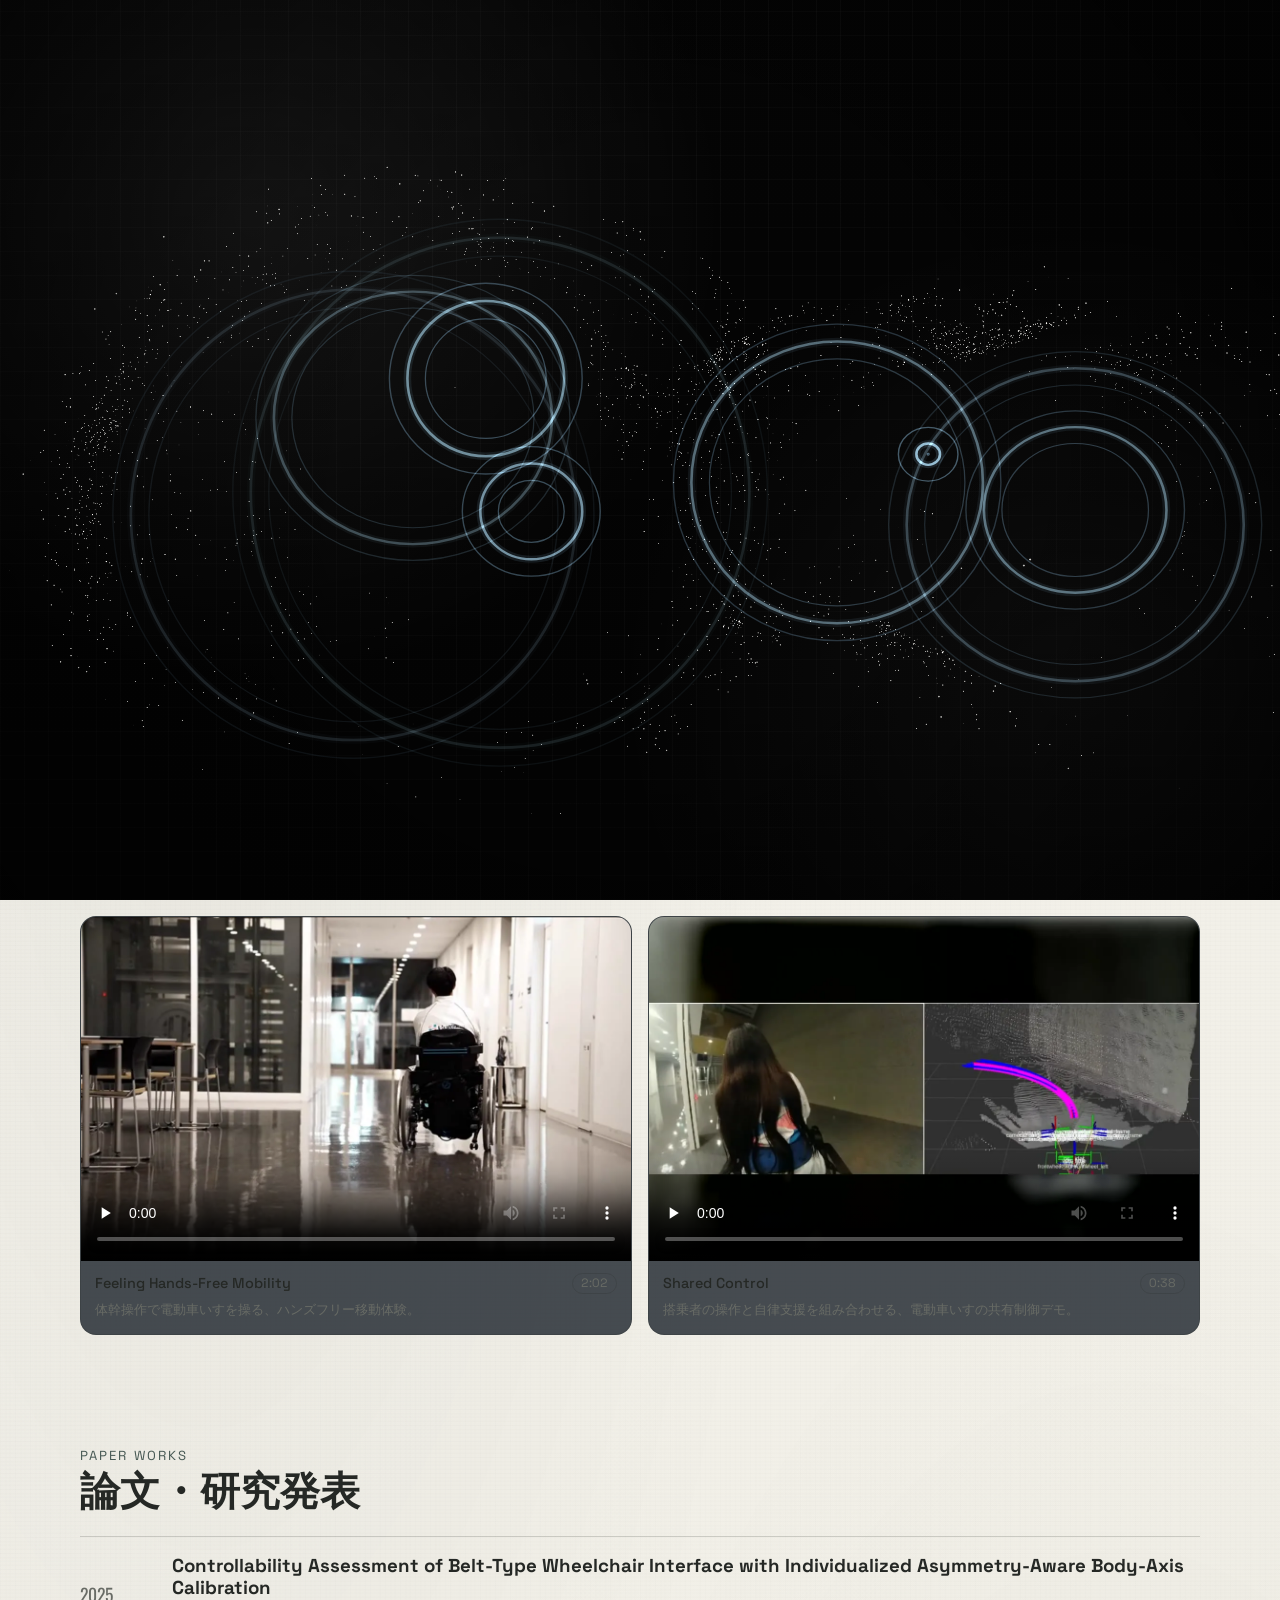
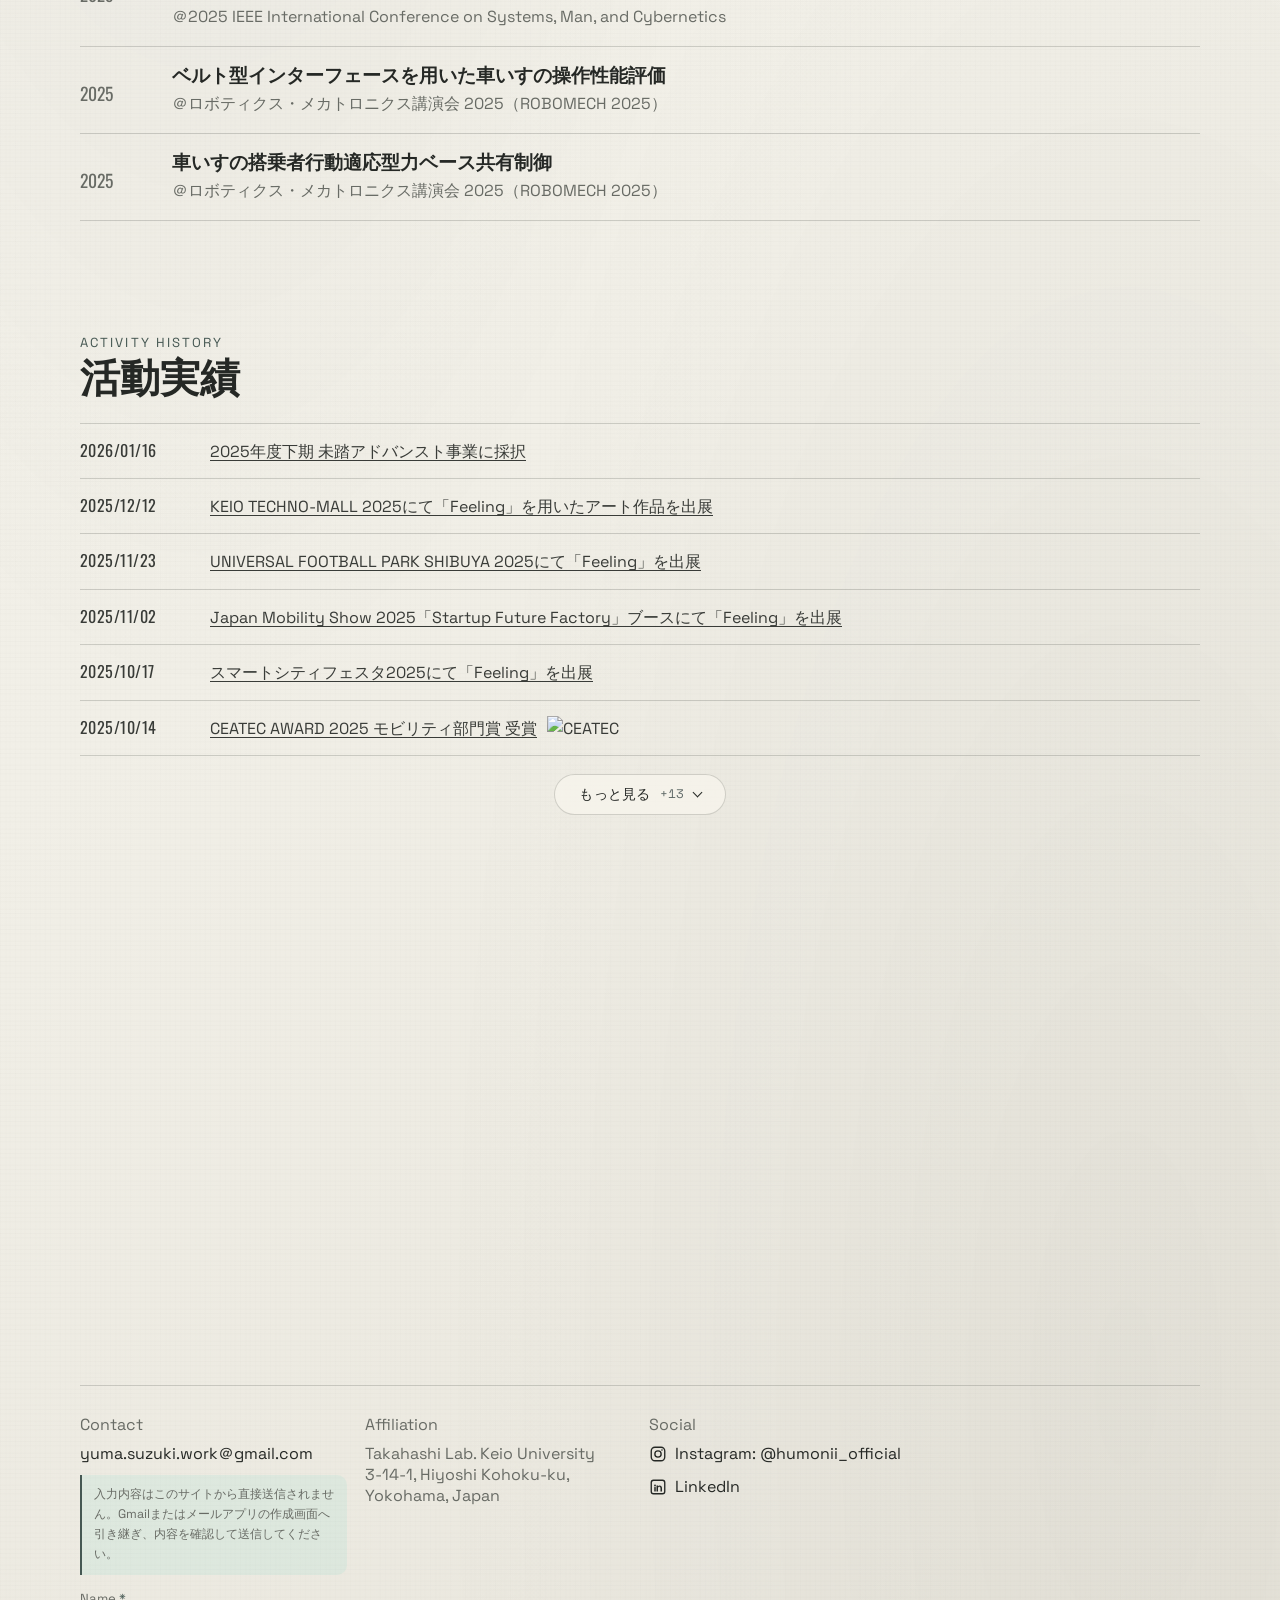
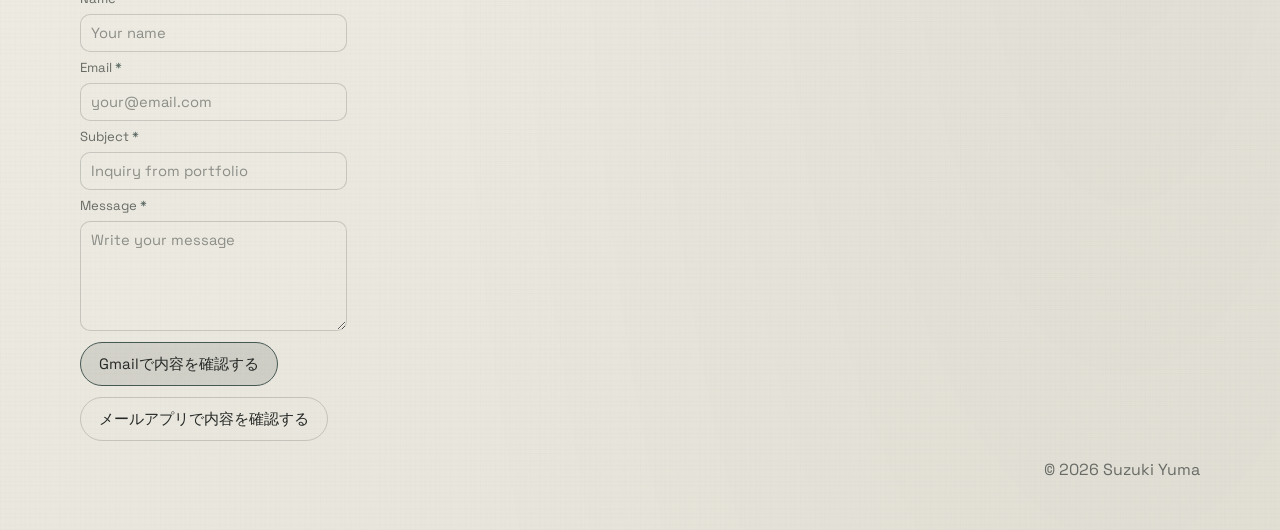
==== commit 5fbe14ae: "Obfuscate contact email address" ====
--- a/index.html
+++ b/index.html
@@ -15,7 +15,7 @@
       href="https://fonts.googleapis.com/css2?family=Oswald:wght@500;700&family=Space+Grotesk:wght@400;500;700&display=swap"
       rel="stylesheet"
     />
-    <link rel="stylesheet" href="styles.css?v=20260816-16" />
+    <link rel="stylesheet" href="styles.css?v=20260816-17" />
   </head>
   <body>
     <canvas id="fluid-bg" aria-hidden="true"></canvas>
@@ -325,7 +325,7 @@
     <footer id="contact" class="site-footer">
       <div>
         <p>Contact</p>
-        <a href="mailto:yuma.suzuki.work@gmail.com">yuma.suzuki.work@gmail.com</a>
+        <span class="contact-address">yuma.suzuki.work＠gmail.com</span>
         <form id="contact-form" class="contact-form" aria-describedby="contact-form-note">
           <p id="contact-form-note" class="contact-note contact-note-lead">
             入力内容はこのサイトから直接送信されません。Gmailまたはメールアプリの作成画面へ引き継ぎ、内容を確認して送信してください。
@@ -374,6 +374,6 @@
     </footer>
 
     <script src="intro.js?v=20260816-8"></script>
-    <script src="script.js?v=20260816-15"></script>
+    <script src="script.js?v=20260816-16"></script>
   </body>
 </html>
--- a/styles.css
+++ b/styles.css
@@ -972,6 +972,10 @@
   color: var(--text);
 }
 
+.contact-address {
+  color: var(--text);
+}
+
 .contact-form {
   margin-top: 10px;
   display: grid;
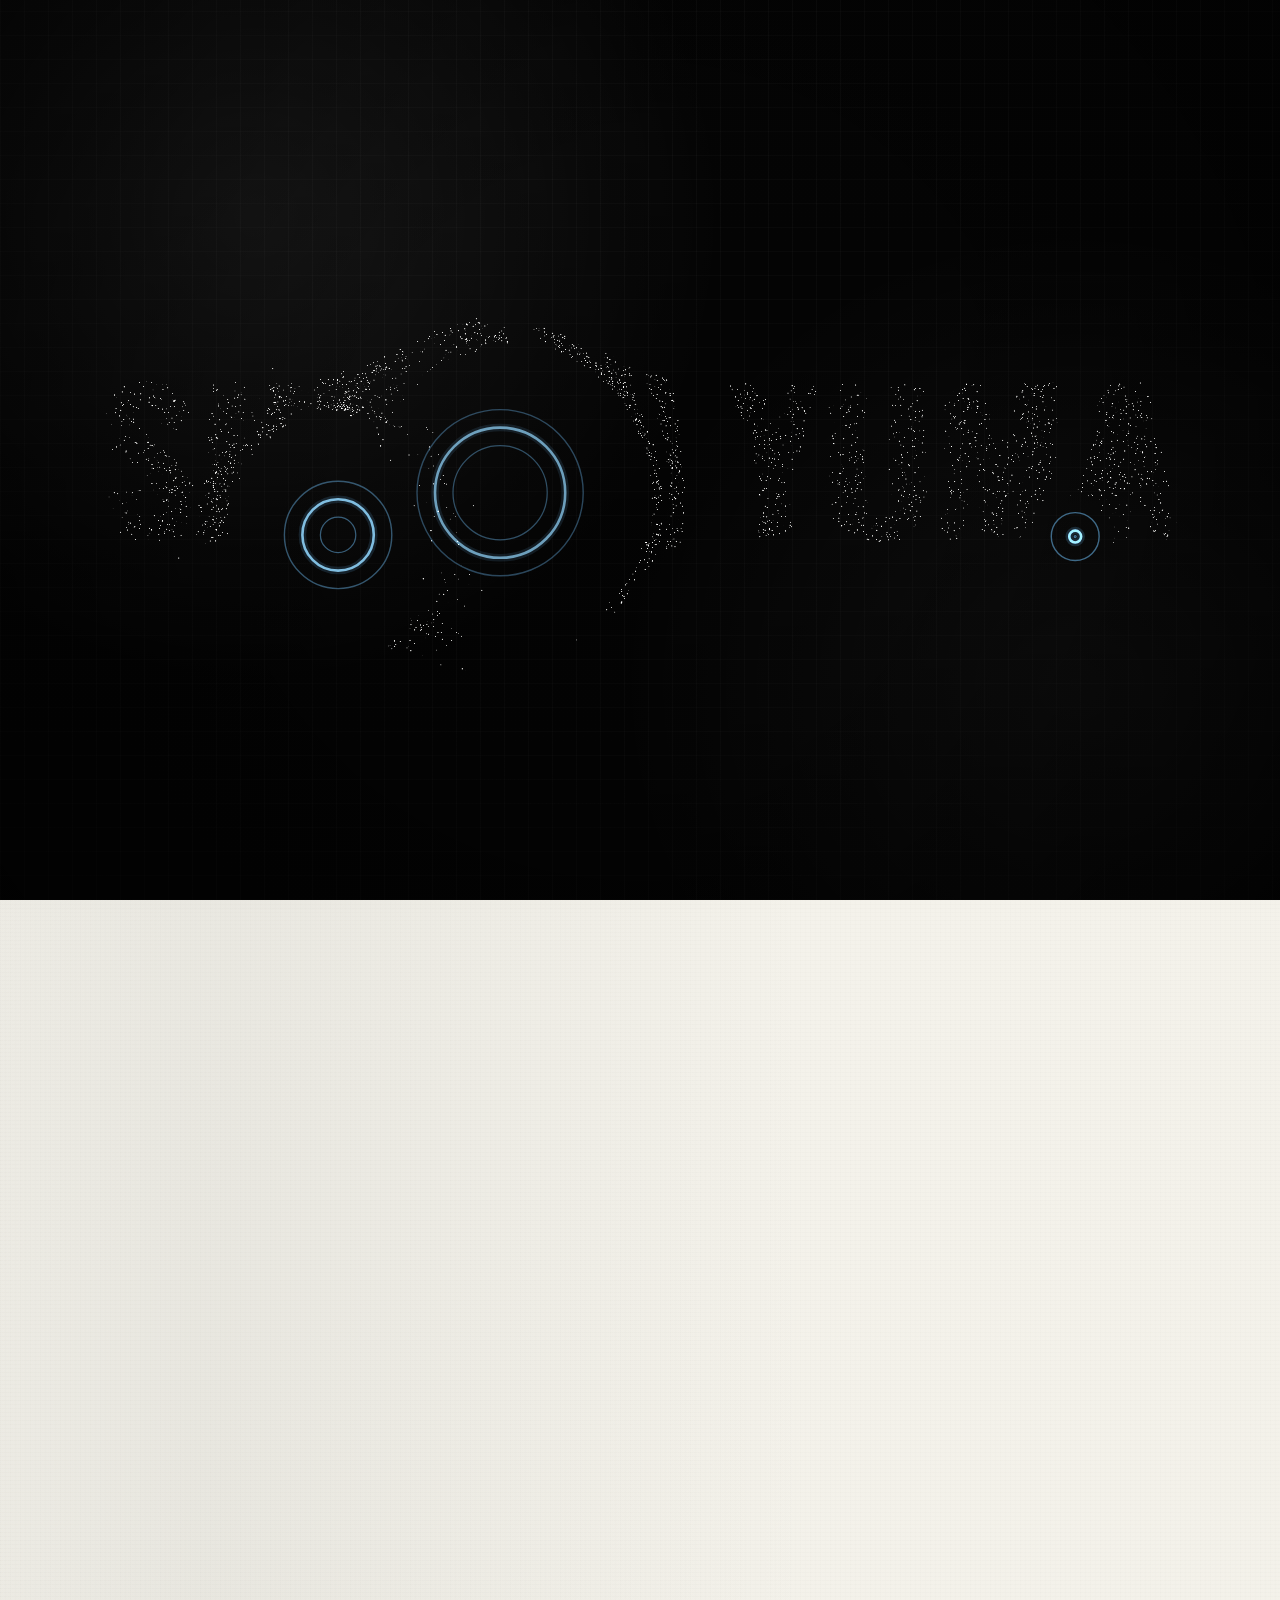
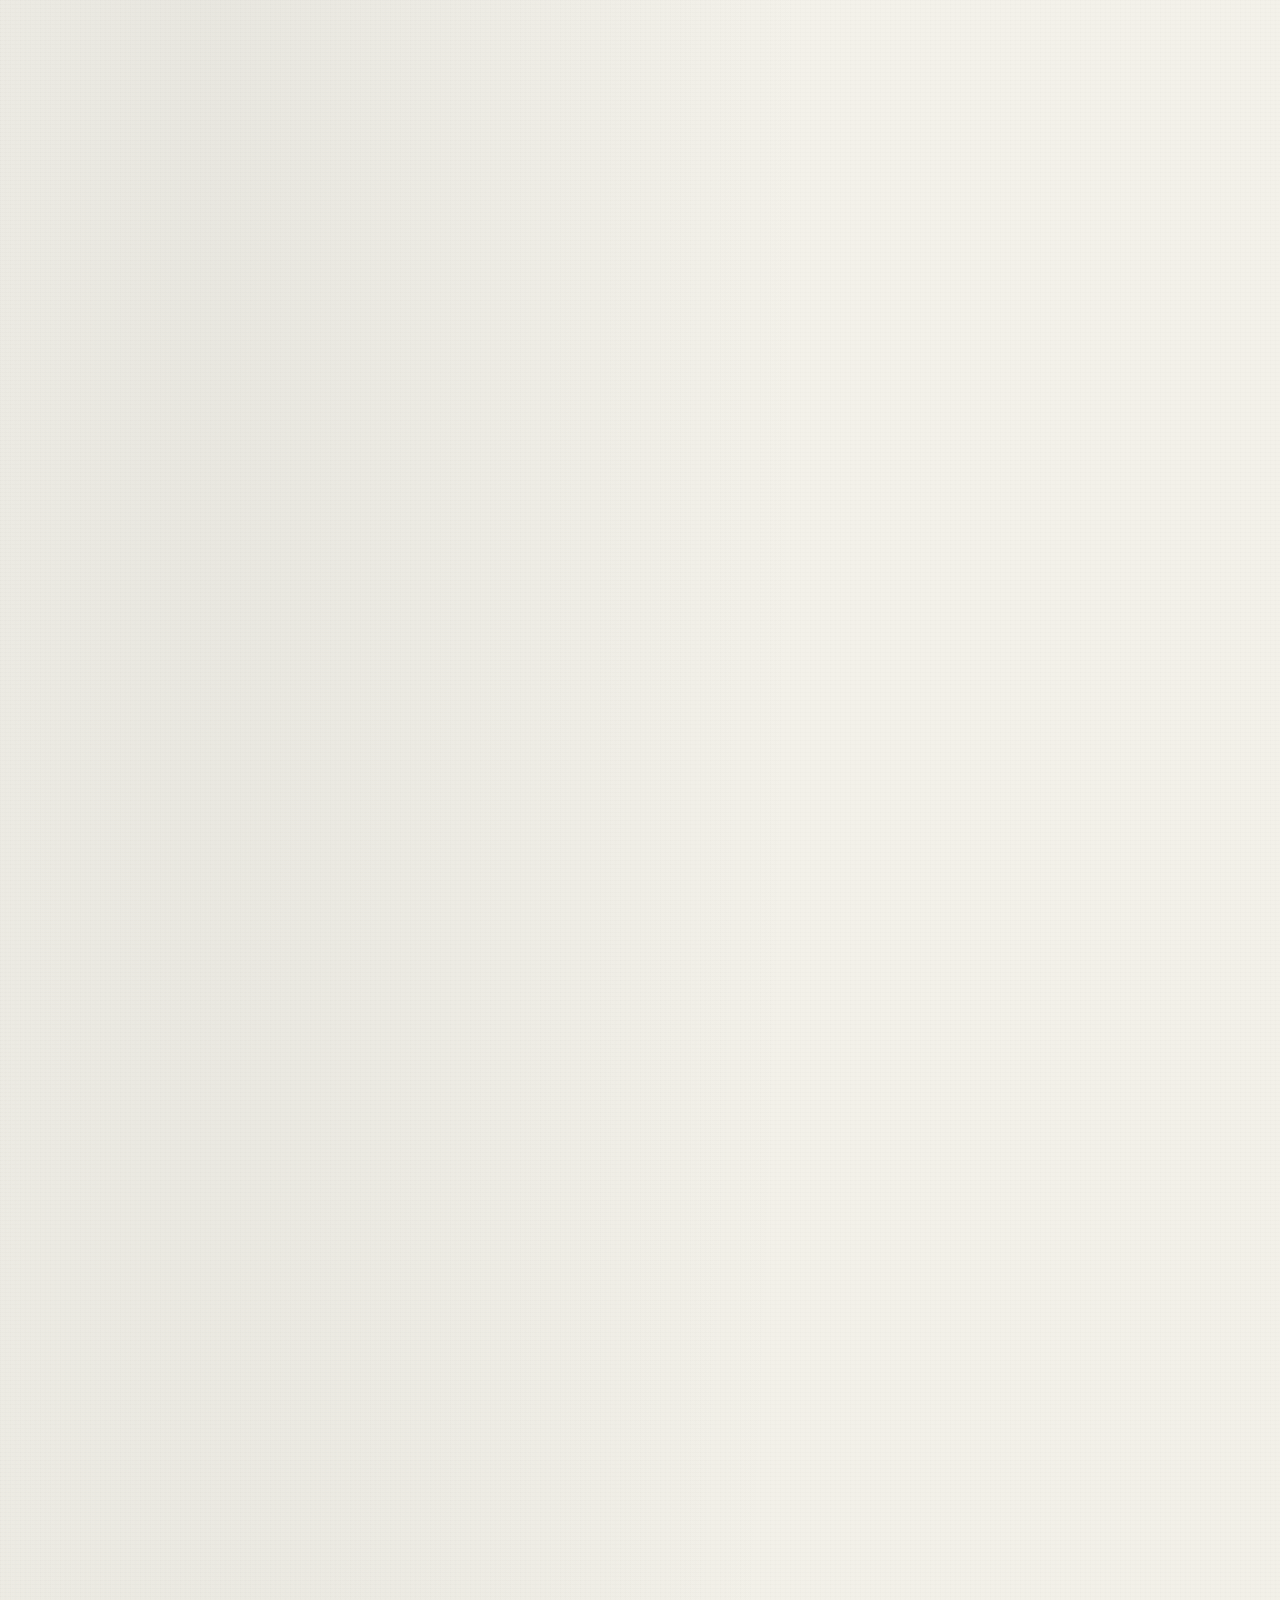
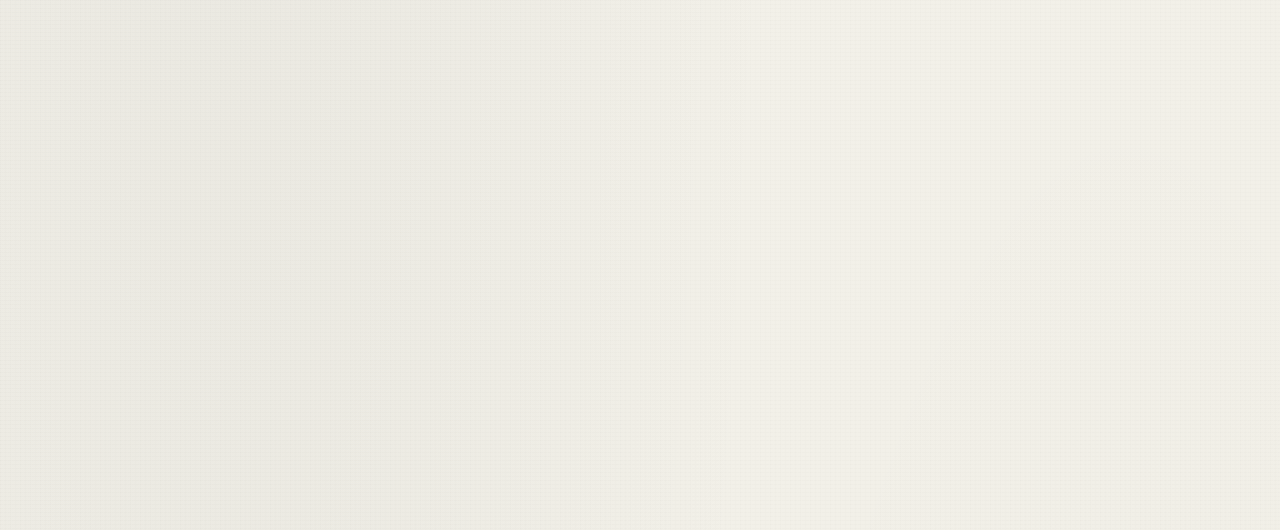
==== commit aef9b253: "Fix mobile ripple aspect ratio" ====
--- a/index.html
+++ b/index.html
@@ -373,7 +373,7 @@
       <p class="copyright">© <span id="year"></span> Suzuki Yuma</p>
     </footer>
 
-    <script src="intro.js?v=20260816-8"></script>
-    <script src="script.js?v=20260816-16"></script>
+    <script src="intro.js?v=20260816-9"></script>
+    <script src="script.js?v=20260816-17"></script>
   </body>
 </html>
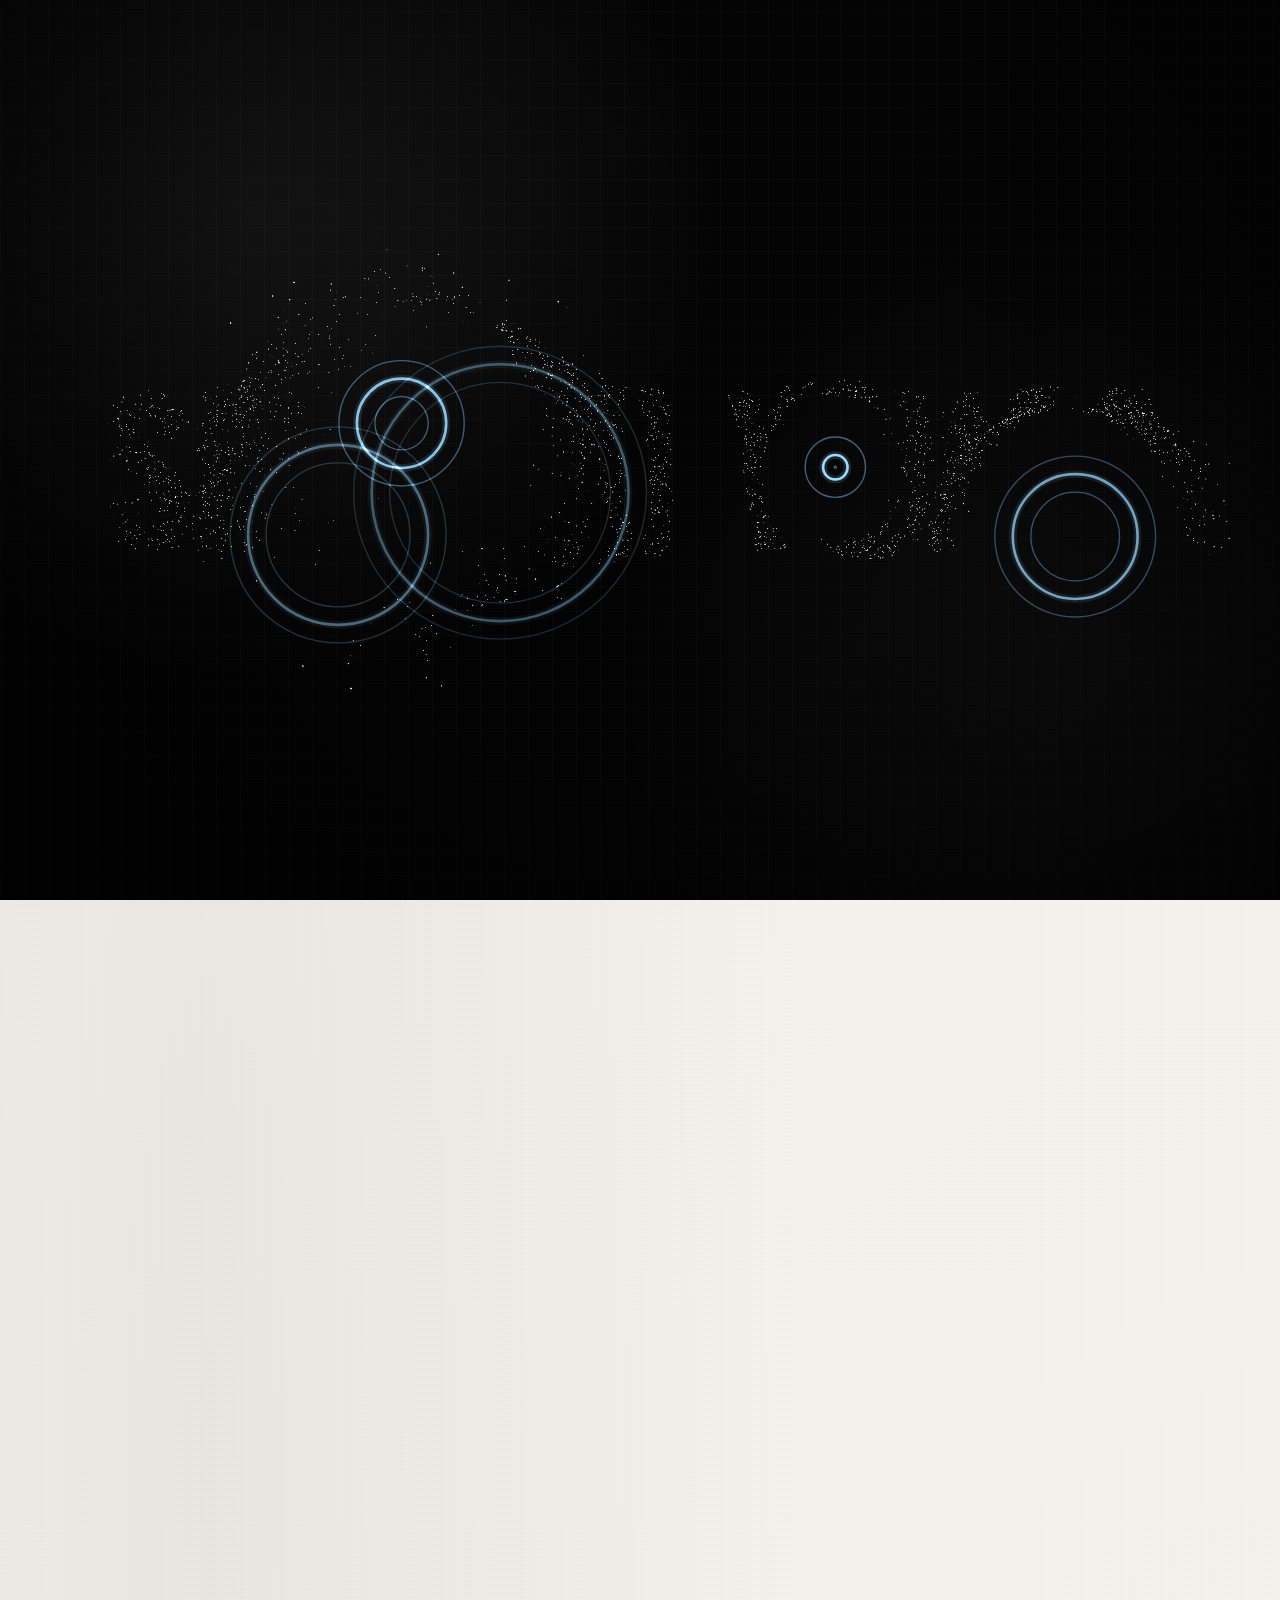
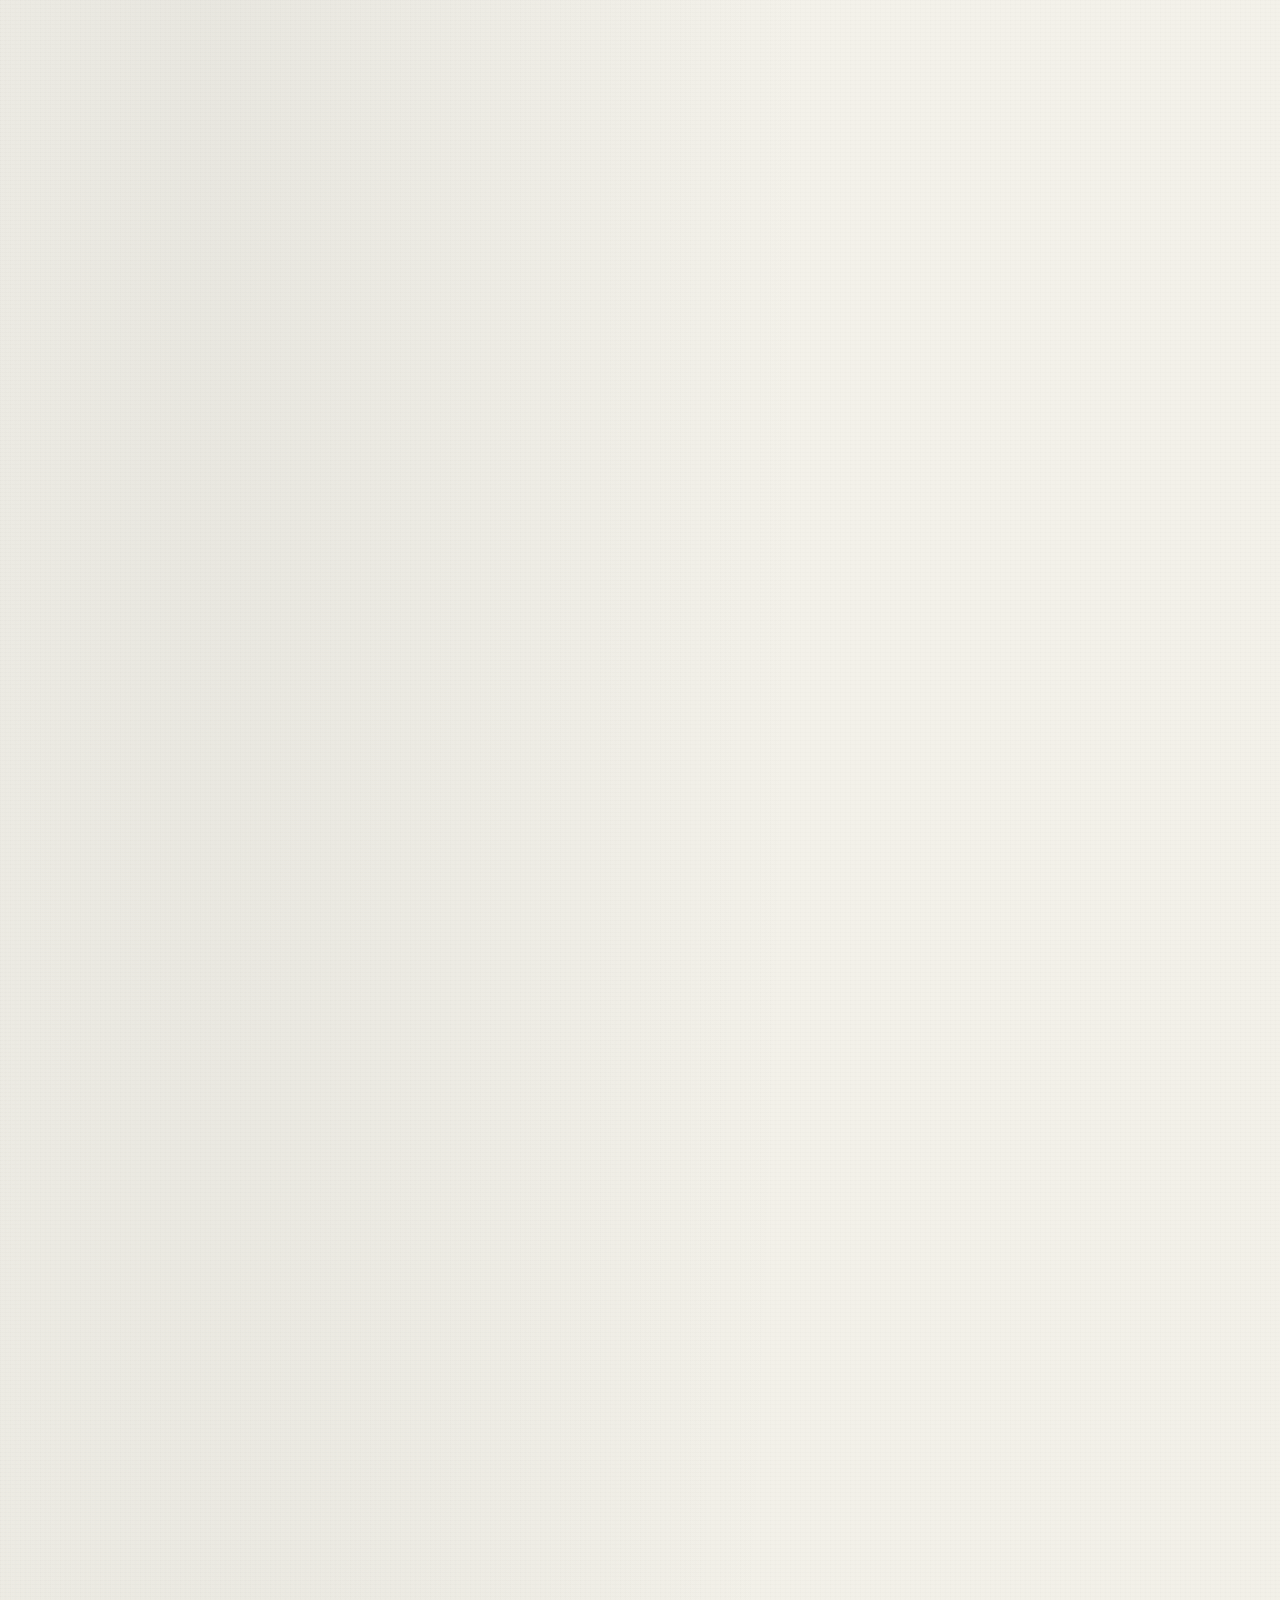
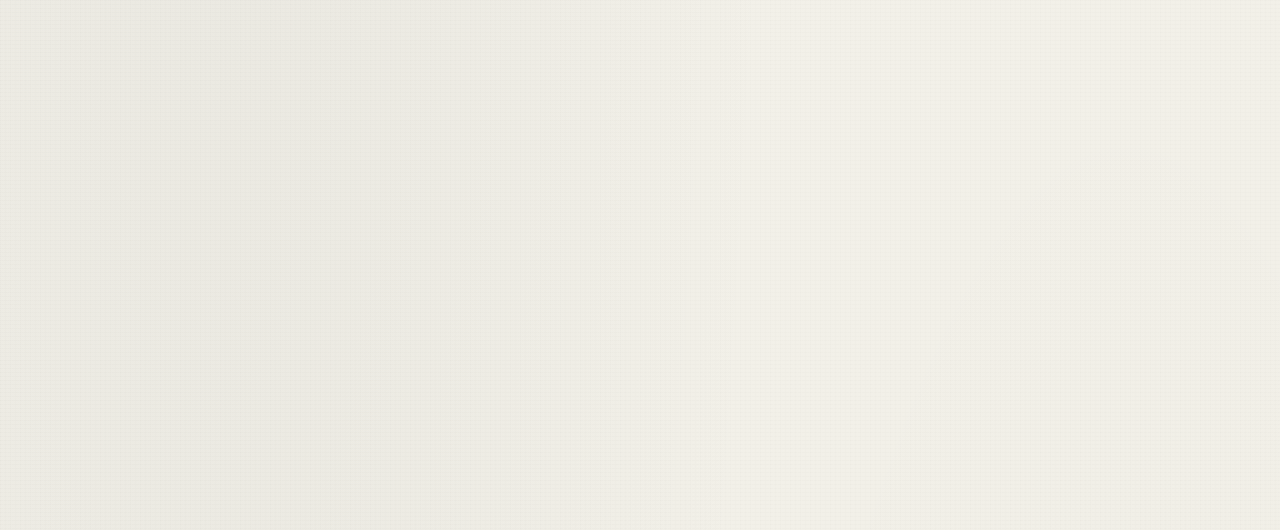
==== commit fed03a62: "feat: implement fluid rendering effect with WebGL worker and update cursor styles" ====
--- a/index.html
+++ b/index.html
@@ -15,11 +15,10 @@
       href="https://fonts.googleapis.com/css2?family=Oswald:wght@500;700&family=Space+Grotesk:wght@400;500;700&display=swap"
       rel="stylesheet"
     />
-    <link rel="stylesheet" href="styles.css?v=20260816-17" />
+    <link rel="stylesheet" href="styles.css?v=20260817-2" />
   </head>
   <body>
     <canvas id="fluid-bg" aria-hidden="true"></canvas>
-    <div class="cursor-dot" aria-hidden="true"></div>
     <div class="cursor-ring" aria-hidden="true"></div>
     <div id="intro-gate" class="intro-gate">
       <canvas id="intro-particle-canvas" class="intro-particle-canvas" aria-hidden="true"></canvas>
@@ -374,6 +373,6 @@
     </footer>
 
     <script src="intro.js?v=20260816-9"></script>
-    <script src="script.js?v=20260816-17"></script>
+    <script src="script.js?v=20260817-2"></script>
   </body>
 </html>
--- a/styles.css
+++ b/styles.css
@@ -11,8 +11,7 @@
   --wave-opacity: 0.72;
   --bg-gradient: linear-gradient(140deg, var(--bg), var(--bg-alt));
   --bg-overlay: none;
-  --cursor-dot-color: #1fd1b8;
-  --cursor-dot-shadow: 0 0 12px rgba(31, 209, 184, 0.8);
+  --cursor-native: url('data:image/svg+xml,%3Csvg xmlns=%27http://www.w3.org/2000/svg%27 width=%2724%27 height=%2724%27 viewBox=%270 0 24 24%27%3E%3Ccircle cx=%2712%27 cy=%2712%27 r=%276%27 fill=%27%231fd1b8%27 opacity=%27.18%27/%3E%3Ccircle cx=%2712%27 cy=%2712%27 r=%273.5%27 fill=%27%231fd1b8%27/%3E%3C/svg%3E') 12 12, auto;
   --cursor-ring-color: rgba(91, 192, 255, 0.8);
   --cursor-ring-hover-color: rgba(31, 209, 184, 0.95);
   --cursor-ring-hover-shadow: 0 0 18px rgba(31, 209, 184, 0.35);
@@ -57,8 +56,7 @@
         transparent 1px,
         transparent 4px
       );
-    --cursor-dot-color: #292c29;
-    --cursor-dot-shadow: 0 0 8px rgba(41, 44, 41, 0.28);
+    --cursor-native: url('data:image/svg+xml,%3Csvg xmlns=%27http://www.w3.org/2000/svg%27 width=%2724%27 height=%2724%27 viewBox=%270 0 24 24%27%3E%3Ccircle cx=%2712%27 cy=%2712%27 r=%276%27 fill=%27%23292c29%27 opacity=%27.14%27/%3E%3Ccircle cx=%2712%27 cy=%2712%27 r=%273.5%27 fill=%27%23292c29%27/%3E%3C/svg%3E') 12 12, auto;
     --cursor-ring-color: rgba(54, 59, 56, 0.5);
     --cursor-ring-hover-color: rgba(37, 42, 39, 0.86);
     --cursor-ring-hover-shadow: 0 0 12px rgba(37, 42, 39, 0.16);
@@ -86,8 +84,7 @@
   --wave-opacity: 0.72;
   --bg-gradient: linear-gradient(140deg, var(--bg), var(--bg-alt));
   --bg-overlay: none;
-  --cursor-dot-color: #1fd1b8;
-  --cursor-dot-shadow: 0 0 12px rgba(31, 209, 184, 0.8);
+  --cursor-native: url('data:image/svg+xml,%3Csvg xmlns=%27http://www.w3.org/2000/svg%27 width=%2724%27 height=%2724%27 viewBox=%270 0 24 24%27%3E%3Ccircle cx=%2712%27 cy=%2712%27 r=%276%27 fill=%27%231fd1b8%27 opacity=%27.18%27/%3E%3Ccircle cx=%2712%27 cy=%2712%27 r=%273.5%27 fill=%27%231fd1b8%27/%3E%3C/svg%3E') 12 12, auto;
   --cursor-ring-color: rgba(91, 192, 255, 0.8);
   --cursor-ring-hover-color: rgba(31, 209, 184, 0.95);
   --cursor-ring-hover-shadow: 0 0 18px rgba(31, 209, 184, 0.35);
@@ -130,8 +127,7 @@
       transparent 1px,
       transparent 4px
     );
-  --cursor-dot-color: #292c29;
-  --cursor-dot-shadow: 0 0 8px rgba(41, 44, 41, 0.28);
+  --cursor-native: url('data:image/svg+xml,%3Csvg xmlns=%27http://www.w3.org/2000/svg%27 width=%2724%27 height=%2724%27 viewBox=%270 0 24 24%27%3E%3Ccircle cx=%2712%27 cy=%2712%27 r=%276%27 fill=%27%23292c29%27 opacity=%27.14%27/%3E%3Ccircle cx=%2712%27 cy=%2712%27 r=%273.5%27 fill=%27%23292c29%27/%3E%3C/svg%3E') 12 12, auto;
   --cursor-ring-color: rgba(54, 59, 56, 0.5);
   --cursor-ring-hover-color: rgba(37, 42, 39, 0.86);
   --cursor-ring-hover-shadow: 0 0 12px rgba(37, 42, 39, 0.16);
@@ -190,6 +186,7 @@
 body {
   margin: 0;
   padding: 0;
+  cursor: var(--cursor-native);
   background: var(--bg-overlay), var(--bg-gradient);
   color: var(--text);
   font-family: "Space Grotesk", sans-serif;
@@ -292,7 +289,6 @@
   contain: strict;
 }
 
-.cursor-dot,
 .cursor-ring {
   position: fixed;
   left: 0;
@@ -306,13 +302,6 @@
   backface-visibility: hidden;
 }
 
-.cursor-dot {
-  width: 8px;
-  height: 8px;
-  background: var(--cursor-dot-color);
-  box-shadow: var(--cursor-dot-shadow);
-}
-
 .cursor-ring {
   width: 34px;
   height: 34px;
@@ -1138,7 +1127,6 @@
     cursor: auto;
   }
 
-  .cursor-dot,
   .cursor-ring {
     display: none;
   }
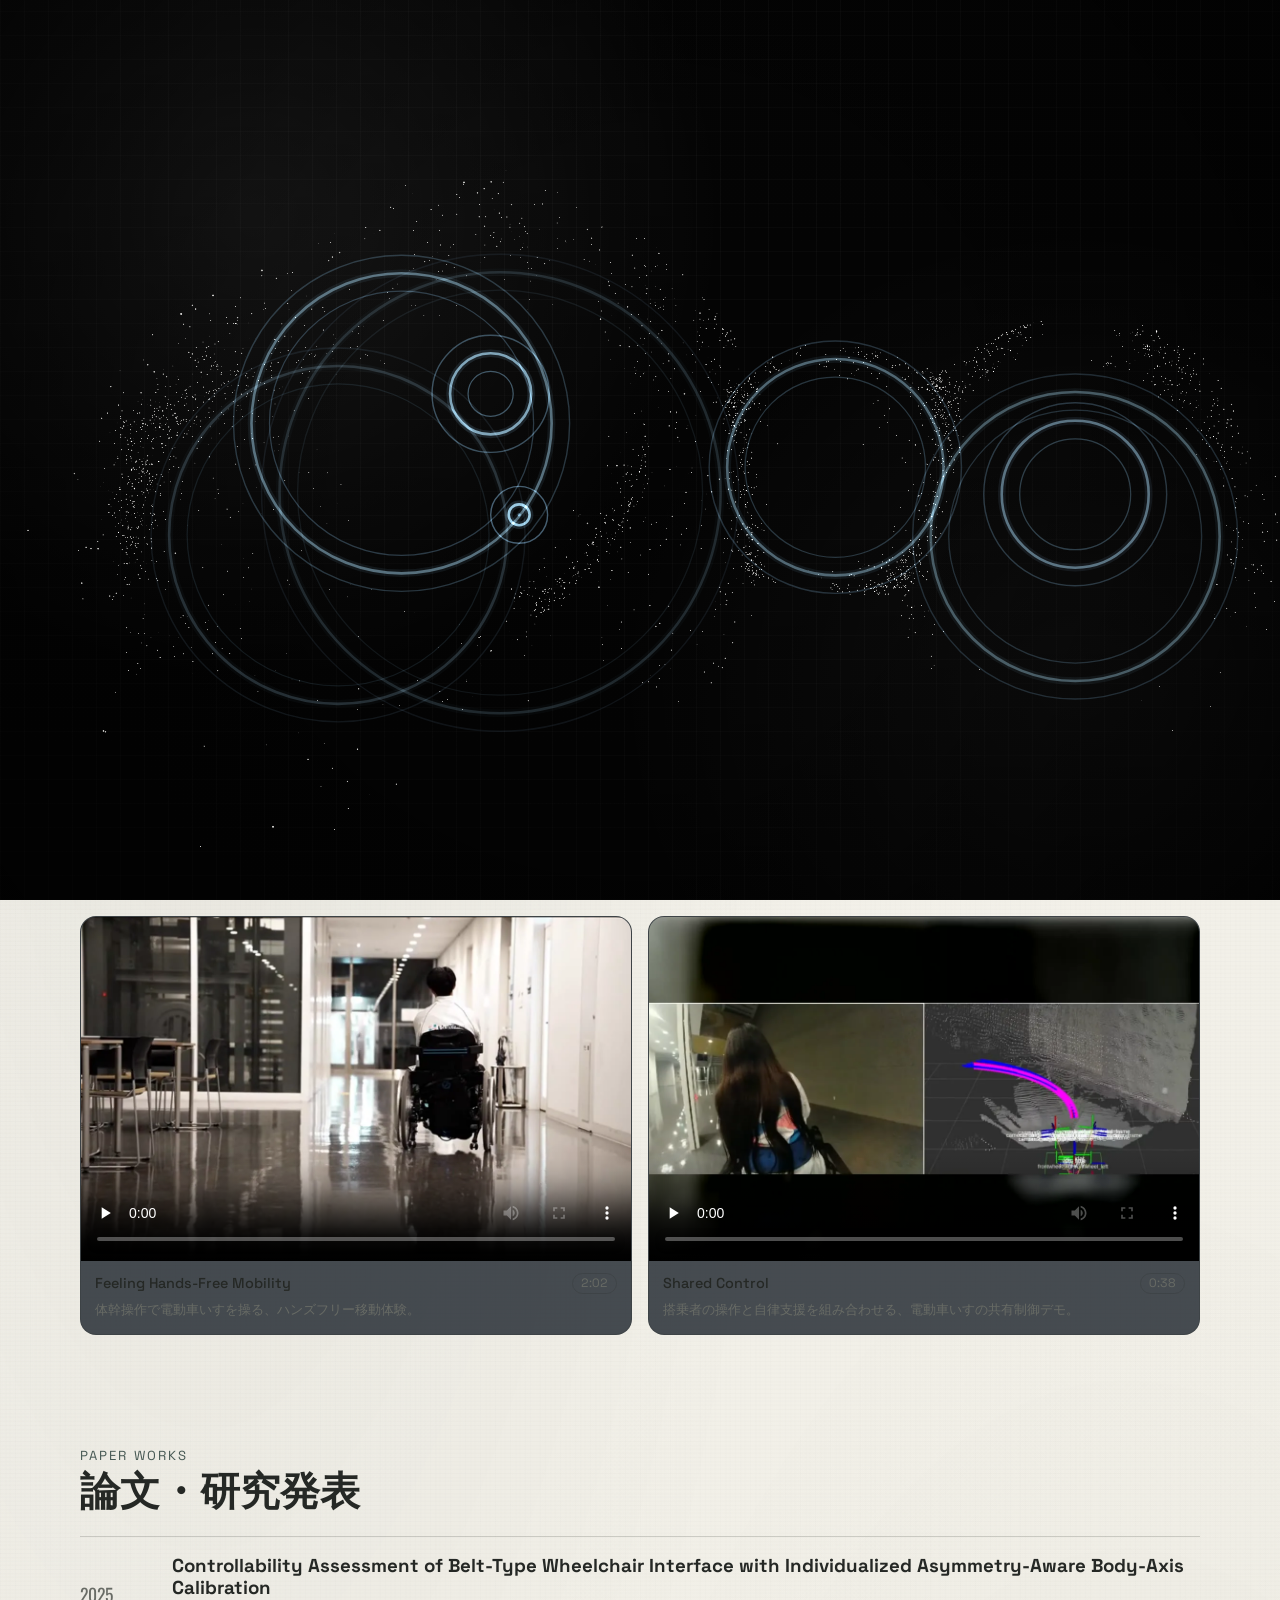
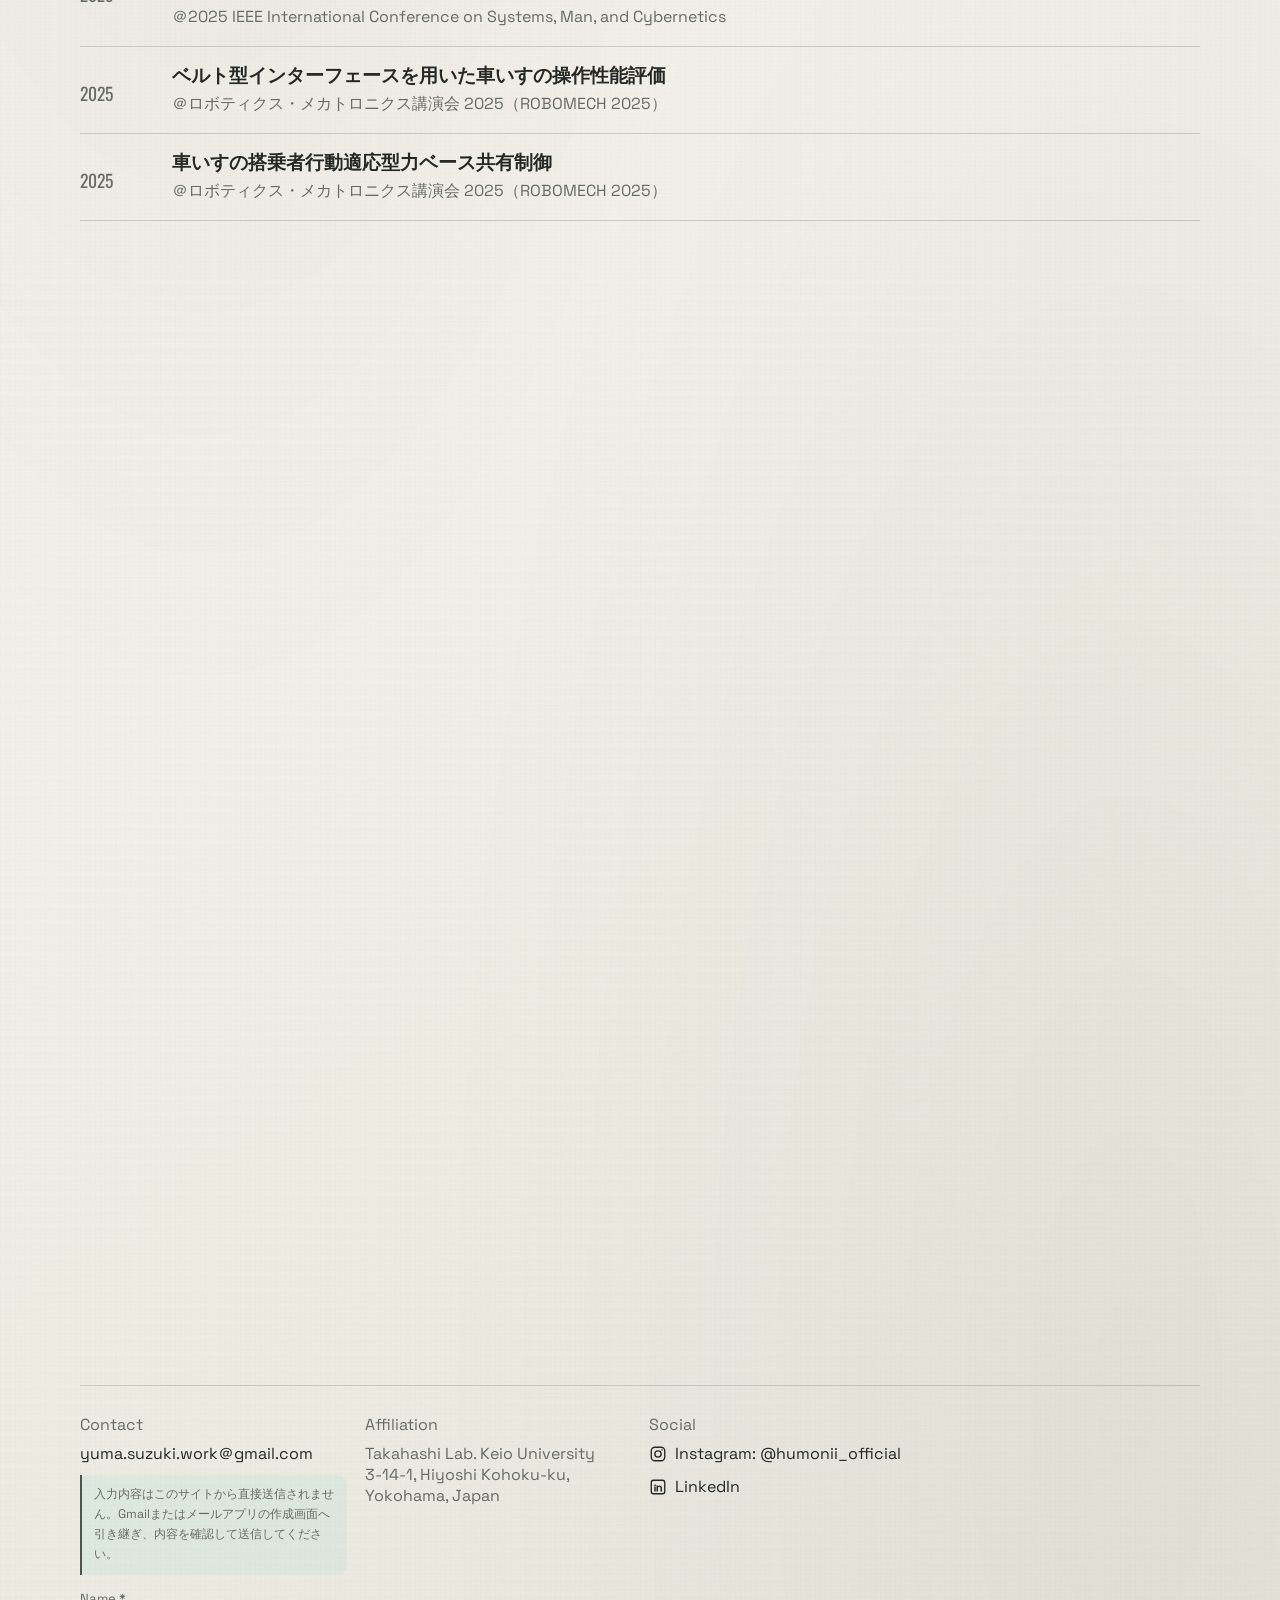
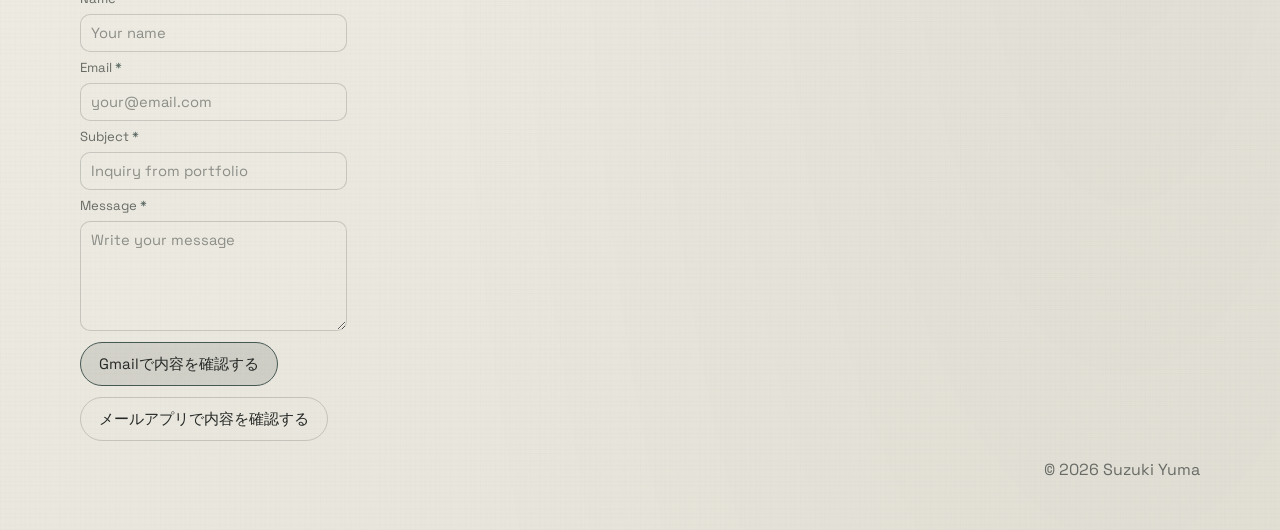
==== commit 1be7f9be: "feat: add branded favicon assets" ====
--- a/index.html
+++ b/index.html
@@ -4,6 +4,11 @@
     <meta charset="UTF-8" />
     <meta name="viewport" content="width=device-width, initial-scale=1.0" />
     <title>Suzuki Yuma | Robotics Research Portfolio</title>
+    <meta name="theme-color" content="#080d14" />
+    <link rel="canonical" href="https://suzukiyu000.github.io/" />
+    <link rel="icon" href="favicon.ico" sizes="any" />
+    <link rel="icon" type="image/png" sizes="32x32" href="assets/branding/favicon-32.png" />
+    <link rel="apple-touch-icon" sizes="180x180" href="assets/branding/apple-touch-icon.png" />
     <meta
       name="description"
       content="ロボット研究者・Suzuki Yumaのポートフォリオ。論文、活動実績、社会実装プロジェクトを掲載。"
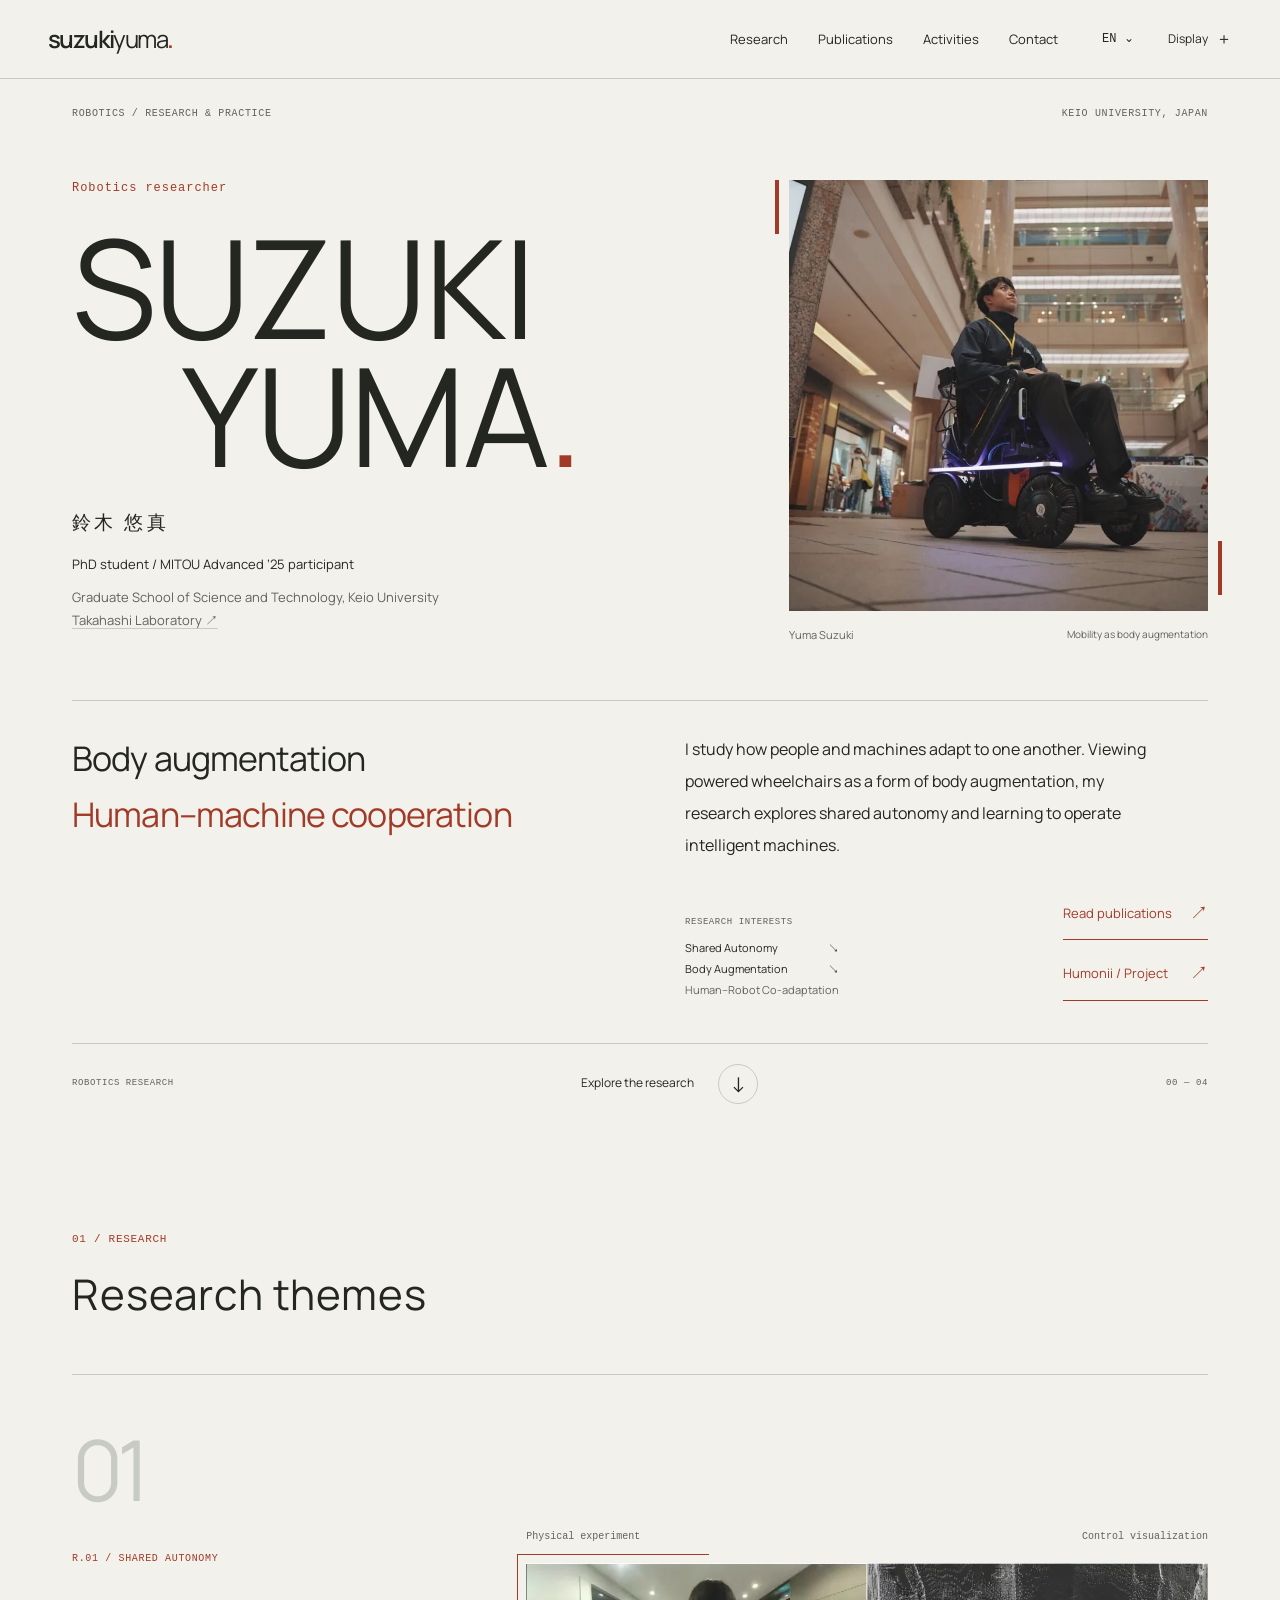
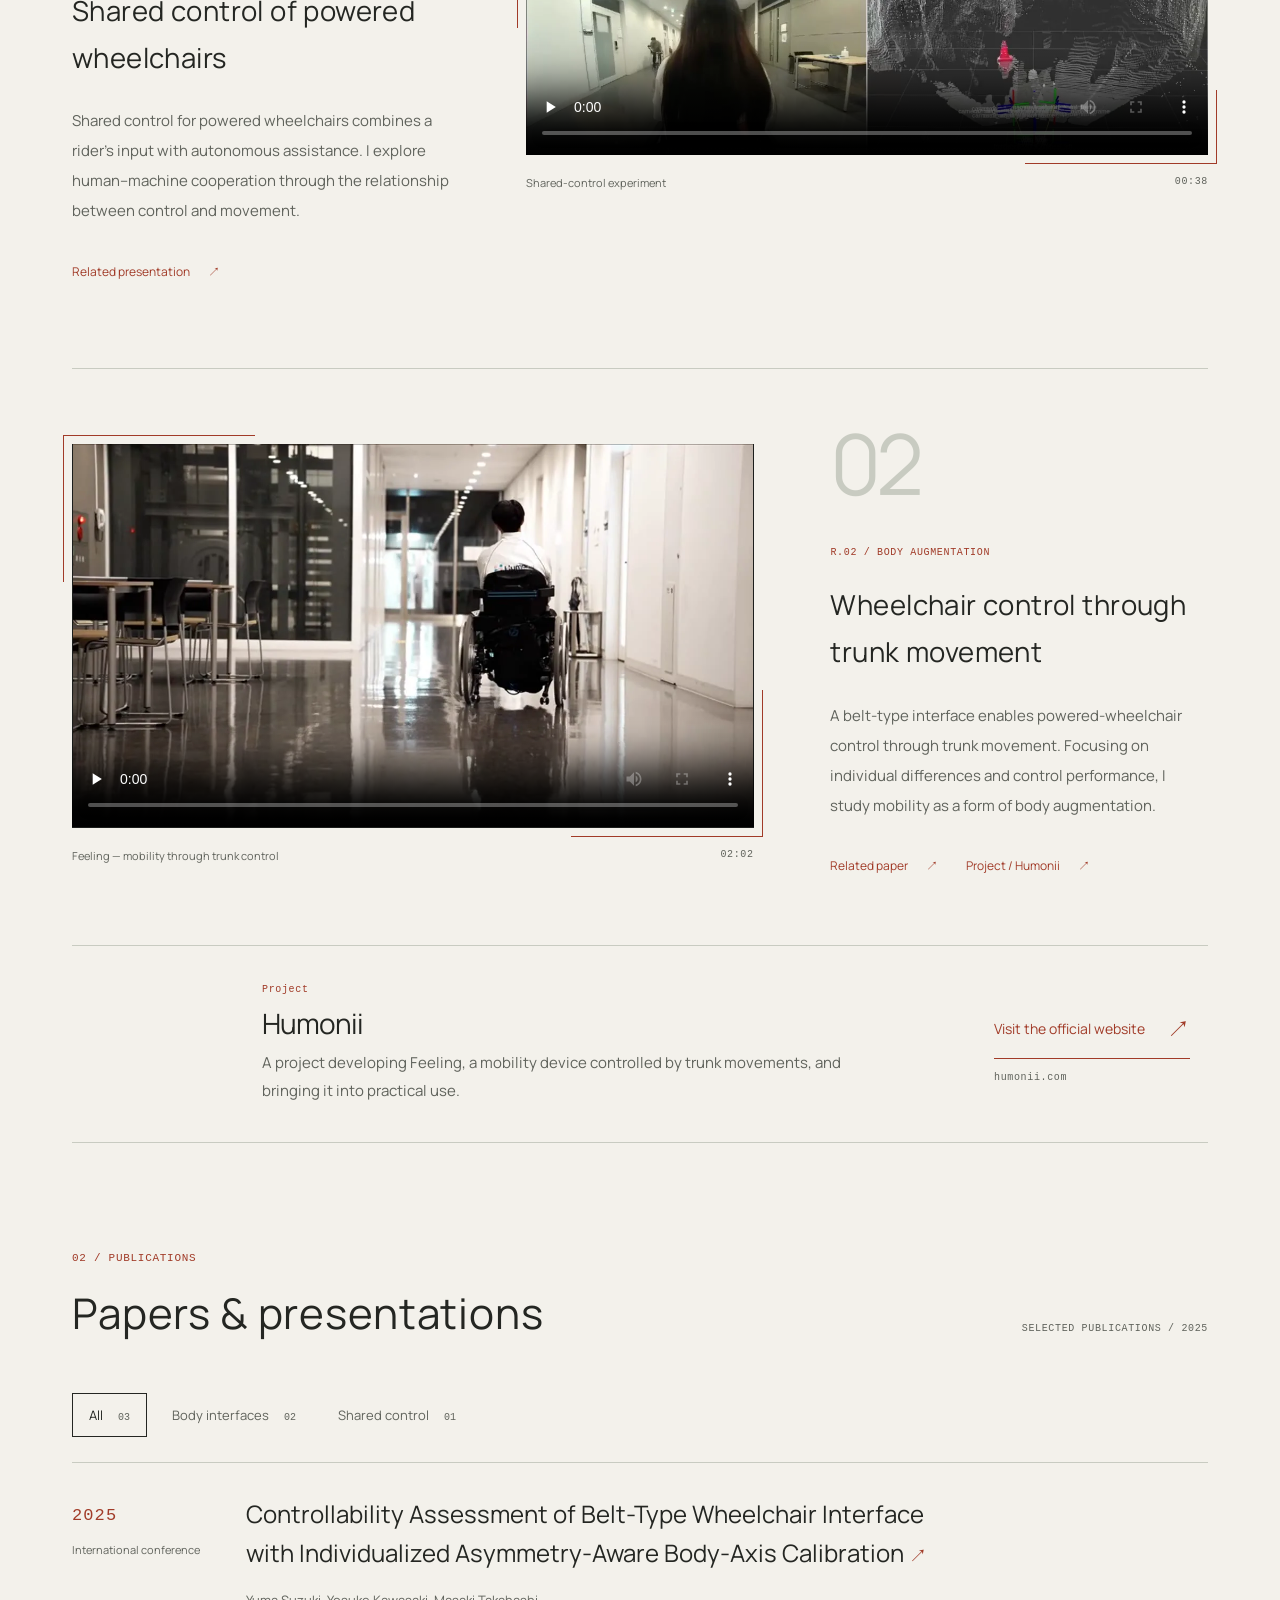
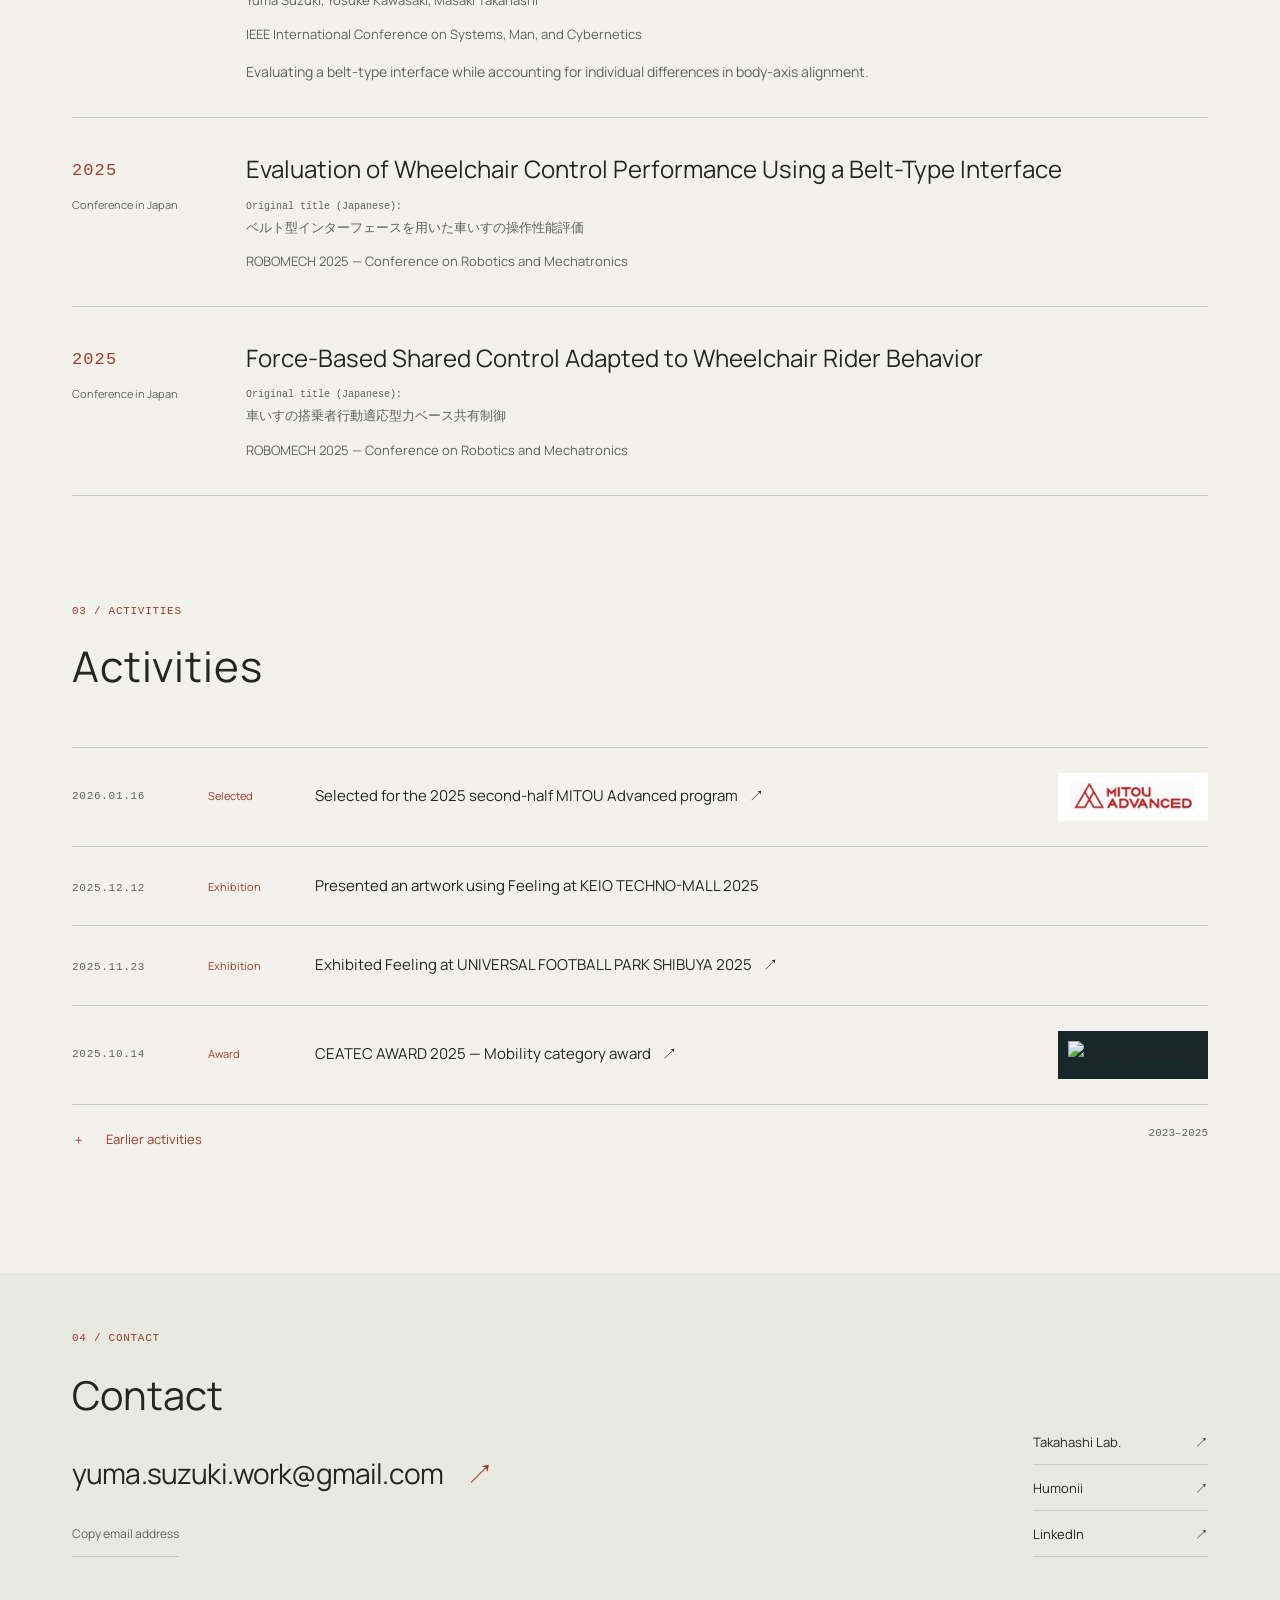
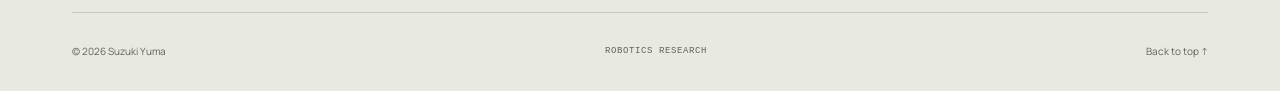
==== commit 3cdfff1a: "feat: publish multilingual research portfolio redesign" ====
--- a/index.html
+++ b/index.html
@@ -1,383 +1,170 @@
 <!doctype html>
 <html lang="ja">
-  <head>
-    <meta charset="UTF-8" />
-    <meta name="viewport" content="width=device-width, initial-scale=1.0" />
-    <title>Suzuki Yuma | Robotics Research Portfolio</title>
-    <meta name="theme-color" content="#080d14" />
-    <link rel="canonical" href="https://suzukiyu000.github.io/" />
-    <link rel="icon" href="favicon.ico" sizes="any" />
-    <link rel="icon" type="image/png" sizes="32x32" href="assets/branding/favicon-32.png" />
-    <link rel="apple-touch-icon" sizes="180x180" href="assets/branding/apple-touch-icon.png" />
-    <meta
-      name="description"
-      content="ロボット研究者・Suzuki Yumaのポートフォリオ。論文、活動実績、社会実装プロジェクトを掲載。"
-    />
-    <link rel="preconnect" href="https://fonts.googleapis.com" />
-    <link rel="preconnect" href="https://fonts.gstatic.com" crossorigin />
-    <link rel="preload" href="assets/IMG_9679-optimized.webp" as="image" type="image/webp" fetchpriority="high" />
-    <link
-      href="https://fonts.googleapis.com/css2?family=Oswald:wght@500;700&family=Space+Grotesk:wght@400;500;700&display=swap"
-      rel="stylesheet"
-    />
-    <link rel="stylesheet" href="styles.css?v=20260817-2" />
-  </head>
-  <body>
-    <canvas id="fluid-bg" aria-hidden="true"></canvas>
-    <div class="cursor-ring" aria-hidden="true"></div>
-    <div id="intro-gate" class="intro-gate">
-      <canvas id="intro-particle-canvas" class="intro-particle-canvas" aria-hidden="true"></canvas>
+<head>
+  <meta charset="utf-8" />
+  <meta name="viewport" content="width=device-width, initial-scale=1" />
+  <link rel="canonical" href="https://suzukiyu000.github.io/" />
+  <meta name="theme-color" content="#f3f1eb" />
+  <meta name="description" content="Suzuki Yuma — Shared Autonomyと身体拡張を研究する、慶應義塾大学の博士課程学生。" />
+  <title>Suzuki Yuma — Research & Practice</title>
+  <script>
+    (() => {
+      let theme = 'light';
+      try { theme = localStorage.getItem('research-preview-theme') || 'light'; } catch {}
+      document.documentElement.dataset.theme = theme === 'dark' || (theme === 'system' && matchMedia('(prefers-color-scheme: dark)').matches) ? 'dark' : 'light';
+      if (!matchMedia('(prefers-reduced-motion: reduce)').matches) {
+        document.documentElement.classList.add('intro-pending');
+        window.previewIntroDeadline = setTimeout(() => {
+          document.documentElement.classList.remove('intro-pending');
+          document.dispatchEvent(new Event('preview:intro:end'));
+        }, 9000);
+      }
+    })();
+  </script>
+  <link rel="icon" href="favicon.ico" sizes="any" />
+  <link rel="icon" type="image/png" sizes="32x32" href="assets/branding/favicon-32.png" />
+  <link rel="apple-touch-icon" sizes="180x180" href="assets/branding/apple-touch-icon.png" />
+  <link rel="preload" href="assets/IMG_9679-optimized.webp" as="image" fetchpriority="high" />
+  <link rel="preload" href="assets/research-editorial/manrope-regular.ttf" as="font" type="font/ttf" crossorigin />
+  <link rel="preload" href="assets/research-editorial/oswald-bold.ttf" as="font" type="font/ttf" crossorigin />
+  <link rel="stylesheet" href="research-editorial.css?v=8" />
+  <link rel="stylesheet" href="research-editorial-project.css?v=1" />
+  <script src="research-editorial-i18n.js?v=9" defer></script>
+  <script src="research-editorial.js?v=1" defer></script>
+  <script src="research-editorial-particles.js?v=6" defer></script>
+  <script src="research-editorial-motion.js?v=8" defer></script>
+  <script src="research-editorial-intro.js?v=5" defer></script>
+</head>
+<body>
+  <div class="name-intro" id="name-intro">
+    <canvas id="intro-particle-canvas" aria-hidden="true"></canvas>
+    <p class="intro-fallback" aria-hidden="true">SUZUKI YUMA</p>
+    <div class="intro-footer"><span class="mono" aria-hidden="true">ROBOTICS RESEARCH</span><button class="intro-skip" type="button" data-i18n="skipIntro">スキップ</button></div>
+  </div>
+  <div class="page-register" aria-hidden="true"><span></span><span></span></div>
+  <a class="skip-link" href="#main" data-i18n="skipContent">本文へスキップ</a>
+  <header class="site-header">
+    <div class="header-inner">
+      <a class="wordmark" href="#about" aria-label="Suzuki Yuma トップへ">suzuki<span>yuma</span><span class="wordmark-dot">.</span></a>
+      <nav class="desktop-nav" aria-label="メインナビゲーション">
+        <a href="#research">研究</a><a href="#publications">論文</a><a href="#activities">活動</a><a href="#contact">連絡先</a>
+      </nav>
+      <div class="header-tools">
+        <details class="language-menu">
+          <summary data-i18n-aria-label="chooseLanguage" aria-label="言語を選択"><span id="language-code">JA</span><span aria-hidden="true">⌄</span></summary>
+          <nav class="language-panel" aria-label="Language">
+            <a href="?lang=ja" data-language="ja" lang="ja">日本語</a><a href="?lang=en" data-language="en" lang="en">English</a>
+            <a href="?lang=zh" data-language="zh" lang="zh-Hans">简体中文</a><a href="?lang=ko" data-language="ko" lang="ko">한국어</a>
+            <a href="?lang=es" data-language="es" lang="es">Español</a><a href="?lang=fr" data-language="fr" lang="fr">Français</a>
+            <a href="?lang=de" data-language="de" lang="de">Deutsch</a><a href="?lang=pt" data-language="pt" lang="pt">Português</a>
+          </nav>
+        </details>
+        <details class="appearance">
+          <summary data-i18n="display" data-i18n-aria-label="displaySettings" aria-label="表示設定">表示</summary>
+          <div class="appearance-panel">
+            <label for="theme">カラーテーマ</label>
+            <select id="theme"><option value="light">ライト</option><option value="dark">ダーク</option><option value="system">端末に合わせる</option></select>
+          </div>
+        </details>
+        <button class="menu-toggle" aria-expanded="false" aria-controls="mobile-nav">メニュー</button>
+      </div>
     </div>
+    <nav id="mobile-nav" class="mobile-nav" aria-label="モバイルナビゲーション" hidden>
+      <a href="#about">プロフィール</a><a href="#research">研究</a><a href="#publications">論文</a><a href="#activities">活動</a><a href="#contact">連絡先</a>
+    </nav>
+    <div class="reading-progress" aria-hidden="true"></div>
+  </header>
 
-    <header class="site-header">
-      <a href="#top" class="logo" aria-label="Suzuki Yuma home">
-        <span class="site-logo-image site-logo-image-dark" aria-hidden="true"></span>
-        <span class="site-logo-image site-logo-image-light" aria-hidden="true"></span>
-      </a>
-      <button
-        id="nav-toggle"
-        class="nav-toggle"
-        type="button"
-        aria-expanded="false"
-        aria-controls="site-nav"
-      >
-        Menu
-      </button>
-      <nav id="site-nav" aria-label="Main navigation">
-        <a href="#achievements">Achievements</a>
-        <a href="#papers">Papers</a>
-        <a href="#activities">Activities</a>
-        <a href="#social">Social Project</a>
-        <a href="#contact">Contact</a>
-        <button id="theme-toggle" class="theme-toggle" type="button" aria-label="テーマ切替">Theme: Auto</button>
-      </nav>
-    </header>
-
-    <main id="top">
-      <section class="hero reveal">
-        <div class="hero-main">
-          <div class="hero-copy">
-            <p class="eyebrow">ROBOTICS RESEARCHER</p>
-            <h1>
-              Suzuki Yuma
-              <span>PhD student / 未踏AD '25 クリエーター</span>
-            </h1>
-            <div class="profile-affiliation" aria-label="所属">
-              <span>慶應義塾大学大学院理工学研究科&nbsp;&nbsp;/&nbsp;&nbsp;<a href="https://www.yt.sd.keio.ac.jp/" target="_blank" rel="noopener noreferrer">髙橋正樹研究室 <span aria-hidden="true">↗</span></a></span>
-            </div>
-            <p>
-              I explore <strong>Shared Autonomy</strong> and <strong>Learning to Operate Intelligent Machines</strong>,
-              viewing assistive technologies like electric wheelchairs as a form of <strong>body augmentation</strong>.
-              By studying how humans and machines co-adapt,
-              I seek to unlock insights that benefit everyone—regardless of age or ability.
-              My goal is to foster a future where humans and intelligent robots evolve together,
-              creating a vibrant and inclusive society for all.
-            </p>
-            <div class="hero-actions">
-              <a class="btn btn-primary" href="#achievements">ギャラリー</a>
-              <a class="btn btn-ghost" href="#papers">研究</a>
-              <a class="btn btn-ghost" href="https://www.humonii.com/" target="_blank" rel="noreferrer">社会実装プロジェクト🔗</a>
+  <main id="main">
+    <section id="about" class="profile-section wrap" aria-labelledby="profile-title">
+      <div class="section-marker"><span>ROBOTICS / RESEARCH & PRACTICE</span><span>KEIO UNIVERSITY, JAPAN</span></div>
+      <div class="profile-grid">
+        <div class="profile-copy">
+          <p class="eyebrow" data-i18n="researcherLabel">ロボット研究者</p>
+          <h1 id="profile-title"><span class="name-roman"><span class="name-row"><span class="name-part">SUZUKI</span></span><span class="name-row"><span class="name-part">YUMA<span class="name-stop" aria-hidden="true">.</span></span></span></span><span class="name-jp">鈴木 悠真</span></h1>
+          <p class="position">PhD student <span class="separator">/</span> 未踏AD ’25 クリエーター</p>
+          <p class="affiliation">慶應義塾大学大学院 理工学研究科<br /><a href="https://www.yt.sd.keio.ac.jp/" target="_blank" rel="noopener noreferrer">髙橋正樹研究室 <span aria-hidden="true">↗</span></a></p>
+        </div>
+        <figure class="profile-portrait">
+          <div class="portrait-frame"><img class="portrait" src="assets/IMG_9679-optimized.webp" width="720" height="1078" alt="電動車いすに乗る鈴木悠真" fetchpriority="high" decoding="async" /></div>
+          <figcaption>鈴木 悠真 <span>身体拡張としての移動を研究</span></figcaption>
+        </figure>
+        <div class="profile-research">
+          <h2 class="research-thesis"><span data-i18n="thesisFirst">身体拡張</span><span data-i18n="thesisSecond">人と機械の協調</span></h2>
+          <p class="bio">人と機械が、互いに適応する仕組みを研究しています。電動車いすを身体拡張の一形態と捉え、Shared Autonomyと知能機械の操作学習に取り組んでいます。</p>
+          <div class="profile-bottom">
+            <div><p class="interest-label">RESEARCH INTERESTS</p><p class="interests"><a href="#research-shared">Shared Autonomy <span aria-hidden="true">↘</span></a><a href="#research-body">Body Augmentation <span aria-hidden="true">↘</span></a><span>Human–Robot Co-adaptation</span></p></div>
+            <div class="profile-actions">
+              <a class="text-link profile-paper-link" href="#publications">論文を読む <span aria-hidden="true">↗</span></a>
+              <a class="text-link profile-project-link" href="https://www.humonii.com/" target="_blank" rel="noopener noreferrer">Humonii / 社会実装 <span aria-hidden="true">↗</span></a>
             </div>
           </div>
-          <figure class="profile-card">
-            <img
-              id="profile-photo"
-              data-media-key="profilePhoto"
-              src="assets/IMG_9679-optimized.webp"
-              alt="顔写真"
-              width="720"
-              height="1078"
-              draggable="false"
-              loading="eager"
-              decoding="async"
-              fetchpriority="high"
-            />
-          </figure>
         </div>
-      </section>
+      </div>
+      <div class="profile-end"><span class="mono">ROBOTICS RESEARCH</span><a href="#research"><span data-i18n="exploreResearch">研究を見る</span><span class="direction-arrow" aria-hidden="true">↓</span></a><span class="mono">00 — 04</span></div>
+    </section>
 
-      <section id="achievements" class="section reveal">
-        <div class="section-head">
-          <p class="eyebrow">OUTPUT MOVIES</p>
-          <h2>ギャラリー</h2>
-        </div>
-        <div class="media-grid">
-          <article class="media-card">
-            <figure>
-              <video
-                id="feeling-video"
-                controls
-                controlslist="nodownload noremoteplayback"
-                disablepictureinpicture
-                disableremoteplayback
-                preload="none"
-                playsinline
-                poster="assets/Feeling-poster.webp"
-              >
-                <source data-media-key="feelingVideo" src="assets/Feeling-optimized.mp4" type="video/mp4" />
-                お使いのブラウザは動画再生に対応していません。
-              </video>
-              <figcaption>
-                <span class="media-title" data-media-caption-key="feelingVideo">Feeling Hands-Free Mobility</span>
-                <span class="media-duration" aria-label="再生時間 2分2秒">2:02</span>
-              </figcaption>
-              <p class="media-description">体幹操作で電動車いすを操る、ハンズフリー移動体験。</p>
-            </figure>
-          </article>
+    <section id="research" class="content-section wrap" aria-labelledby="research-title">
+      <div class="section-heading"><div><p class="eyebrow">01 / RESEARCH</p><h2 id="research-title">研究テーマ</h2></div></div>
+      <article class="research-row" id="research-shared">
+        <div class="research-copy"><span class="chapter-numeral" aria-hidden="true">01</span><span class="mono research-number">R.01 / SHARED AUTONOMY</span><h3>電動車いすの<br />共有制御</h3><p>搭乗者の操作と自律支援を組み合わせる、電動車いすの共有制御。人と機械の協調を、操作と移動の関係から探究しています。</p><div class="row-links"><a href="#paper-shared">関連する研究発表 <span aria-hidden="true">↗</span></a></div></div>
+        <figure class="research-media"><div class="media-legend"><span data-i18n="realFootage">実機の映像</span><span data-i18n="controlView">制御の可視化</span></div><div class="media-window"><video controls preload="none" playsinline poster="assets/research-editorial/shared-control-wide.webp"><source src="assets/research-editorial/shared-control-wide.mp4" type="video/mp4" />動画を再生できません。<a href="assets/research-editorial/shared-control-wide.mp4">動画を開く</a></video></div><figcaption><span>共有制御の実験映像</span><span class="mono">00:38</span></figcaption></figure>
+      </article>
+      <article class="research-row" id="research-body">
+        <div class="research-copy"><span class="chapter-numeral" aria-hidden="true">02</span><span class="mono research-number">R.02 / BODY AUGMENTATION</span><h3>体幹動作による<br />車いすの操作</h3><p>ベルト型インターフェースを用いた、体幹による電動車いすの操作。身体の個人差と操作性能に着目し、身体拡張としての移動を研究しています。</p><div class="row-links"><a href="#paper-belt">関連する論文 <span aria-hidden="true">↗</span></a><a href="https://www.humonii.com/" target="_blank" rel="noopener noreferrer">社会実装 / Humonii <span aria-hidden="true">↗</span></a></div></div>
+        <figure class="research-media"><div class="media-window"><video controls preload="none" playsinline poster="assets/Feeling-poster.webp"><source src="assets/Feeling-optimized.mp4" type="video/mp4" />動画を再生できません。<a href="assets/Feeling-optimized.mp4">動画を開く</a></video></div><figcaption><span>Feeling — 体幹操作による移動</span><span class="mono">02:02</span></figcaption></figure>
+      </article>
+      <a class="project-link" id="humonii" href="https://www.humonii.com/" target="_blank" rel="noopener noreferrer" aria-labelledby="humonii-title humonii-visit">
+        <span class="project-brand" aria-hidden="true">
+          <img class="project-logo-light" src="assets/Humonii-MARKTYPE-WH-optimized.webp" width="800" height="800" alt="" loading="lazy" decoding="async" />
+          <img class="project-logo-dark" src="assets/Humonii-MARKTYPE-BK-optimized.webp" width="800" height="800" alt="" loading="lazy" decoding="async" />
+        </span>
+        <div class="project-intro"><p class="eyebrow" data-i18n="humoniiKicker">社会実装プロジェクト</p><h3 id="humonii-title">Humonii</h3></div>
+        <p class="project-description" data-i18n="humoniiDescription">体幹で操作するモビリティ「Feeling」の開発・社会実装プロジェクト。</p>
+        <span class="project-destination"><span class="project-visit"><span id="humonii-visit" data-i18n="humoniiVisit">公式サイトを見る</span><span class="project-arrow" aria-hidden="true">↗</span></span><span class="project-domain mono" aria-hidden="true">humonii.com</span></span>
+      </a>
+    </section>
 
-          <article class="media-card">
-            <figure>
-              <video
-                controls
-                controlslist="nodownload noremoteplayback"
-                disablepictureinpicture
-                disableremoteplayback
-                preload="none"
-                playsinline
-                poster="assets/SharedControl-poster.webp"
-              >
-                <source data-media-key="sharedControlVideo" src="assets/SharedControl-cropped.mp4" type="video/mp4" />
-                お使いのブラウザは動画再生に対応していません。
-              </video>
-              <figcaption>
-                <span class="media-title" data-media-caption-key="sharedControlVideo">Shared Control</span>
-                <span class="media-duration" aria-label="再生時間 38秒">0:38</span>
-              </figcaption>
-              <p class="media-description">搭乗者の操作と自律支援を組み合わせる、電動車いすの共有制御デモ。</p>
-            </figure>
-          </article>
-        </div>
-      </section>
+    <section id="publications" class="content-section wrap" aria-labelledby="publications-title">
+      <div class="section-heading"><div><p class="eyebrow">02 / PUBLICATIONS</p><h2 id="publications-title">論文・研究発表</h2></div><span class="mono">SELECTED PUBLICATIONS / 2025</span></div>
+      <div class="paper-filters" role="group" aria-label="論文を研究テーマで絞り込む"><button data-filter="all" aria-pressed="true">すべて <span>03</span></button><button data-filter="body" aria-pressed="false">身体インターフェース <span>02</span></button><button data-filter="shared" aria-pressed="false">共有制御 <span>01</span></button></div>
+      <p id="paper-count" class="sr-only" aria-live="polite">3件の論文・研究発表を表示</p>
+      <div class="paper-list">
+        <article class="paper" id="paper-belt" data-topic="body"><div class="paper-meta"><span class="mono">2025</span><span>国際会議</span></div><div><h3 lang="en"><a href="https://doi.org/10.1109/SMC58881.2025.11342941" target="_blank" rel="noopener noreferrer">Controllability Assessment of Belt-Type Wheelchair Interface with Individualized Asymmetry-Aware Body-Axis Calibration <span aria-hidden="true">↗</span></a></h3><p class="paper-authors" lang="en">Yuma Suzuki, Yosuke Kawasaki, Masaki Takahashi</p><p class="venue" lang="en">IEEE International Conference on Systems, Man, and Cybernetics</p><p class="paper-context">身体軸の個人差を考慮した、ベルト型インターフェースの操作性能評価。</p></div></article>
+        <article class="paper" id="paper-interface" data-topic="body"><div class="paper-meta"><span class="mono">2025</span><span>国内発表</span></div><div><h3>ベルト型インターフェースを用いた車いすの操作性能評価</h3><p class="venue">ロボティクス・メカトロニクス講演会 2025 <span lang="en">/ ROBOMECH</span></p></div></article>
+        <article class="paper" id="paper-shared" data-topic="shared"><div class="paper-meta"><span class="mono">2025</span><span>国内発表</span></div><div><h3>車いすの搭乗者行動適応型力ベース共有制御</h3><p class="venue">ロボティクス・メカトロニクス講演会 2025 <span lang="en">/ ROBOMECH</span></p></div></article>
+      </div>
+    </section>
 
-      <section id="papers" class="section reveal">
-        <div class="section-head">
-          <p class="eyebrow">PAPER WORKS</p>
-          <h2>論文・研究発表</h2>
-        </div>
-        <div class="paper-list">
-          <article class="paper-item">
-            <p class="paper-year">2025</p>
-            <div>
-              <h3>Controllability Assessment of Belt-Type Wheelchair Interface with Individualized Asymmetry-Aware Body-Axis Calibration</h3>
-              <p>＠2025 IEEE International Conference on Systems, Man, and Cybernetics</p>
-            </div>
-          </article>
-
-          <article class="paper-item">
-            <p class="paper-year">2025</p>
-            <div>
-              <h3>ベルト型インターフェースを用いた車いすの操作性能評価</h3>
-              <p>＠ロボティクス・メカトロニクス講演会 2025（ROBOMECH 2025）</p>
-            </div>
-          </article>
-
-          <article class="paper-item">
-            <p class="paper-year">2025</p>
-            <div>
-              <h3>車いすの搭乗者行動適応型力ベース共有制御</h3>
-              <p>＠ロボティクス・メカトロニクス講演会 2025（ROBOMECH 2025）</p>
-            </div>
-          </article>
-        </div>
-      </section>
-
-      <section id="activities" class="section reveal">
-        <div class="section-head">
-          <p class="eyebrow">ACTIVITY HISTORY</p>
-          <h2>活動実績</h2>
-        </div>
-        <div class="timeline-list" id="activity-timeline" data-visible-items="6">
-          <article class="timeline-item">
-            <p class="timeline-date">2026/01/16</p>
-            <p><a href="https://www.ipa.go.jp/jinzai/mitou/advanced/2025second/gaiyou-ur-1.html" target="_blank" rel="noreferrer">2025年度下期 未踏アドバンスト事業に採択</a></p>
-          </article>
-          <article class="timeline-item">
-            <p class="timeline-date">2025/12/12</p>
-            <p><a href="https://www.kll.keio.ac.jp/ktm/exhibition/hashtag/%e3%83%8f%e3%83%b3%e3%82%ba%e3%83%95%e3%83%aa%e3%83%bc/" target="_blank" rel="noreferrer">KEIO TECHNO-MALL 2025にて<span class="timeline-keep">「Feeling」を用いたアート作品を出展</span></a></p>
-          </article>
-          <article class="timeline-item">
-            <p class="timeline-date">2025/11/23</p>
-            <p><a href="https://onerugby.jp/news/ufp2025" target="_blank" rel="noreferrer">UNIVERSAL FOOTBALL PARK SHIBUYA 2025にて<span class="timeline-keep">「Feeling」を出展</span></a></p>
-          </article>
-          <article class="timeline-item">
-            <p class="timeline-date">2025/11/02</p>
-            <p><a href="https://www.japan-mobility-show.com/program/startup_future_factory/" target="_blank" rel="noreferrer">Japan Mobility Show 2025「Startup Future Factory」ブースにて<span class="timeline-keep">「Feeling」を出展</span></a></p>
-          </article>
-          <article class="timeline-item">
-            <p class="timeline-date">2025/10/17</p>
-            <p><a href="https://www.smartcityfes2025.metro.tokyo.lg.jp/" target="_blank" rel="noreferrer">スマートシティフェスタ2025にて<span class="timeline-keep">「Feeling」を出展</span></a></p>
-          </article>
-          <article class="timeline-item">
-            <p class="timeline-date">2025/10/14</p>
-            <p class="timeline-with-logo">
-              <a href="https://www.ceatec.com/ja/award/#sec09" target="_blank" rel="noreferrer">CEATEC AWARD 2025 モビリティ部門賞 受賞</a>
-              <img class="timeline-inline-logo" src="assets/CEATEC.png" alt="CEATEC" width="546" height="128" loading="lazy" decoding="async" />
-            </p>
-          </article>
-          <article class="timeline-item">
-            <p class="timeline-date">2025/10/08</p>
-            <p><a href="https://hcr.or.jp/seminar/13" target="_blank" rel="noreferrer">国際福祉機器展「福祉機器開発最前線」ブースにて<span class="timeline-keep">「Feeling」を出展</span></a></p>
-          </article>
-          <article class="timeline-item">
-            <p class="timeline-date">2025/07/19</p>
-            <p>サマコンフェスにて<span class="timeline-keep">「Feeling」を出展</span></p>
-          </article>
-          <article class="timeline-item">
-            <p class="timeline-date">2025/07/16</p>
-            <p>2025年度 健康医療ベンチャー大賞 キックオフイベントにて「Feeling」を出展</p>
-          </article>
-          <article class="timeline-item">
-            <p class="timeline-date">2025/07/03</p>
-            <p><a href="https://prtimes.jp/main/html/rd/p/000000032.000151437.html" target="_blank" rel="noreferrer">Mobility for ALL 2025<span class="timeline-keep">「日常の移動」テーマにHumoniiが採択</span></a></p>
-          </article>
-          <article class="timeline-item">
-            <p class="timeline-date">2025/05/20</p>
-            <p><a href="https://www.pt-ot-st.net/index.php/topics/detail/1735" target="_blank" rel="noreferrer">PT-OT-ST.NETに<span class="timeline-keep">「Feeling」とインタビュー内容が掲載</span></a></p>
-          </article>
-          <article class="timeline-item">
-            <p class="timeline-date">2025/03/05</p>
-            <p><a href="https://www.medical-jpn.jp/osaka/ja-jp/search/2025/product/product-details.exh-15aa9c2d-4f68-479d-b5eb-6a54bbeb515a.%E6%85%B6%E6%87%89%E7%BE%A9%E5%A1%BE%E5%A4%A7%E5%AD%A6feeling.pro-9be4806d-5208-4534-9e26-9d06f8109dc9.html#/" target="_blank" rel="noreferrer">第11回 メディカルジャパン大阪にて<span class="timeline-keep">「Feeling」を出展</span></a></p>
-          </article>
-          <article class="timeline-item">
-            <p class="timeline-date">2025/03/01</p>
-            <p><a href="https://monomove.tokyo/contest/" target="_blank" rel="noreferrer">Tokyo ものづくり Movement 2025において、Humoniiが最優秀賞を受賞</a></p>
-          </article>
-          <article class="timeline-item">
-            <p class="timeline-date">2025/01/24</p>
-            <p><a href="https://yoxo-o.jp/yoxofestival/exhibit/?ve%5B%5D=e#list" target="_blank" rel="noreferrer">YOXO Festival 2025にて<span class="timeline-keep">「Feeling」を出展</span></a></p>
-          </article>
-          <article class="timeline-item">
-            <p class="timeline-date">2024/12/13</p>
-            <p><a href="https://www.kll.keio.ac.jp/ktm/exhibition/hashtag/%e3%83%8F%e3%83%b3%e3%82%BA%e3%83%95%e3%83%AA%e3%83%BC/" target="_blank" rel="noreferrer">KEIO TECHNO-MALL 2024 に Feeling を出展</a></p>
-          </article>
-          <article class="timeline-item">
-            <p class="timeline-date">2024/09/05</p>
-            <p>タウンニュース港北区版にHumoniiの活動が掲載</p>
-          </article>
-          <article class="timeline-item">
-            <p class="timeline-date">2024/08/19</p>
-            <p>令和6年度 技術系スタートアップ実証実験等支援プログラムにHumoniiが採択</p>
-          </article>
-          <article class="timeline-item">
-            <p class="timeline-date">2023/09/02</p>
-            <p>Mobility for ALL 2023 の実証実験に参加</p>
-          </article>
-          <article class="timeline-item">
-            <p class="timeline-date">2023/05/13</p>
-            <p>Mobility for ALL 2023にHumoniiが採択</p>
-          </article>
-        </div>
-        <div class="timeline-actions">
-          <button
-            class="timeline-toggle"
-            id="activity-toggle"
-            type="button"
-            aria-controls="activity-timeline"
-            aria-expanded="false"
-            hidden
-          >
-            <span class="timeline-toggle-label">もっと見る</span>
-            <span class="timeline-toggle-count" aria-hidden="true"></span>
-            <span class="timeline-toggle-arrow" aria-hidden="true"></span>
-          </button>
-        </div>
-      </section>
-
-      <section id="social" class="section reveal">
-        <div class="section-head">
-          <p class="eyebrow">APPEAL POINT</p>
-          <h2>社会実装プロジェクト / Humonii</h2>
-        </div>
-        <article class="card social-project-card">
-          <a class="humonii-brand" href="https://www.humonii.com/" target="_blank" rel="noreferrer" aria-label="Humonii">
-            <img
-              class="humonii-logo humonii-logo-black"
-              src="assets/Humonii-MARKTYPE-BK-optimized.webp"
-              alt="Humonii"
-              width="800"
-              height="800"
-              draggable="false"
-              loading="lazy"
-              decoding="async"
-            />
-            <img
-              class="humonii-logo humonii-logo-white"
-              src="assets/Humonii-MARKTYPE-WH-optimized.webp"
-              alt="Humonii"
-              width="800"
-              height="800"
-              draggable="false"
-              loading="lazy"
-              decoding="async"
-            />
-          </a>
-          <div class="social-copy">
-            <p>
-              「周りと違うから」「体が思うように動かないから」と、今までできてたこと、やりたいことを諦めてきた人たちに「もっとできる！」を届けたい。年齢や障がいの有無に関わらず、誰も想像すらしなかった人間の新たな境地をも引き出せたらどんな未来が待っているだろう。体幹操作によるハンズフリー体験によって移動に留まらず活動の幅を拡張し、新しい挑戦への一歩を支えます。
-            </p>
-            <ul>
-              <li>Project Site: <a href="https://www.humonii.com/" target="_blank" rel="noreferrer">https://www.humonii.com/</a></li>
-              <li>Instagram: <a href="https://www.instagram.com/humonii_official/" target="_blank" rel="noreferrer">@humonii_official</a></li>
-              <li>Focus: 社会実装・展示・発信の一体化</li>
-            </ul>
-          </div>
-        </article>
-      </section>
-
-    </main>
-
-    <footer id="contact" class="site-footer">
-      <div>
-        <p>Contact</p>
-        <span class="contact-address">yuma.suzuki.work＠gmail.com</span>
-        <form id="contact-form" class="contact-form" aria-describedby="contact-form-note">
-          <p id="contact-form-note" class="contact-note contact-note-lead">
-            入力内容はこのサイトから直接送信されません。Gmailまたはメールアプリの作成画面へ引き継ぎ、内容を確認して送信してください。
-          </p>
-          <label for="contact-name">Name <span class="required-mark" aria-hidden="true">*</span></label>
-          <input id="contact-name" name="name" type="text" placeholder="Your name" autocomplete="name" required maxlength="80" />
-          <label for="contact-email">Email <span class="required-mark" aria-hidden="true">*</span></label>
-          <input id="contact-email" name="email" type="email" placeholder="your@email.com" autocomplete="email" required maxlength="160" />
-          <label for="contact-subject">Subject <span class="required-mark" aria-hidden="true">*</span></label>
-          <input id="contact-subject" name="subject" type="text" placeholder="Inquiry from portfolio" autocomplete="off" required maxlength="120" />
-          <label for="contact-message">Message <span class="required-mark" aria-hidden="true">*</span></label>
-          <textarea id="contact-message" name="message" rows="5" placeholder="Write your message" autocomplete="off" required minlength="10" maxlength="2000"></textarea>
-          <button type="submit" class="btn btn-primary contact-submit">Gmailで内容を確認する</button>
-          <button type="button" id="contact-mail-app" class="btn contact-submit contact-secondary">メールアプリで内容を確認する</button>
-        </form>
+    <section id="activities" class="content-section wrap" aria-labelledby="activities-title">
+      <div class="section-heading"><div><p class="eyebrow">03 / ACTIVITIES</p><h2 id="activities-title">活動実績</h2></div></div>
+      <div class="activity-list">
+        <article class="has-logo"><time datetime="2026-01-16" class="mono">2026.01.16</time><span class="activity-kind">採択</span><a href="https://www.ipa.go.jp/jinzai/mitou/advanced/2025second/gaiyou-ur-1.html" target="_blank" rel="noopener noreferrer">2025年度下期 未踏アドバンスト事業に採択 <span aria-hidden="true">↗</span></a><span class="activity-logo"><img src="assets/research-preview/mitou-advanced.jpg" width="300" height="68" alt="MITOU ADVANCED" decoding="async" /></span></article>
+        <article><time datetime="2025-12-12" class="mono">2025.12.12</time><span class="activity-kind">展示</span><p>KEIO TECHNO-MALL 2025にて「Feeling」を用いたアート作品を出展</p></article>
+        <article><time datetime="2025-11-23" class="mono">2025.11.23</time><span class="activity-kind">展示</span><a href="https://onerugby.jp/news/ufp2025" target="_blank" rel="noopener noreferrer">UNIVERSAL FOOTBALL PARK SHIBUYA 2025に「Feeling」を出展 <span aria-hidden="true">↗</span></a></article>
+        <article class="has-logo"><time datetime="2025-10-14" class="mono">2025.10.14</time><span class="activity-kind">受賞</span><a href="https://www.ceatec.com/ja/award/#sec09" target="_blank" rel="noopener noreferrer">CEATEC AWARD 2025 モビリティ部門賞 <span aria-hidden="true">↗</span></a><span class="activity-logo ceatec-logo"><img src="assets/CEATEC.png" width="546" height="128" alt="CEATEC AWARD" decoding="async" /></span></article>
       </div>
-      <div>
-        <p>Affiliation</p>
-        <p>Takahashi Lab. Keio University<br />3-14-1, Hiyoshi Kohoku-ku, Yokohama, Japan</p>
-      </div>
-      <div>
-        <p>Social</p>
-        <p>
-          <a class="social-link" href="https://www.instagram.com/humonii_official/" target="_blank" rel="noreferrer">
-            <svg class="social-icon" viewBox="0 0 24 24" aria-hidden="true">
-              <rect x="3" y="3" width="18" height="18" rx="5" ry="5" fill="none" stroke="currentColor" stroke-width="1.8"></rect>
-              <circle cx="12" cy="12" r="4.2" fill="none" stroke="currentColor" stroke-width="1.8"></circle>
-              <circle cx="17.3" cy="6.7" r="1.1" fill="currentColor"></circle>
-            </svg>
-            <span>Instagram: @humonii_official</span>
-          </a>
-        </p>
-        <p>
-          <a class="social-link" href="https://www.linkedin.com/in/悠真-鈴木-20a9b3349" target="_blank" rel="noreferrer">
-            <svg class="social-icon" viewBox="0 0 24 24" aria-hidden="true">
-              <rect x="3" y="3" width="18" height="18" rx="3" ry="3" fill="none" stroke="currentColor" stroke-width="1.8"></rect>
-              <circle cx="8" cy="10" r="1.2" fill="currentColor"></circle>
-              <rect x="7" y="12" width="2" height="6" rx="0.8" fill="currentColor"></rect>
-              <path d="M12 18v-4.3c0-1.2 0.7-1.9 1.7-1.9 1 0 1.6 0.7 1.6 1.9V18h2v-4.7c0-2.1-1.2-3.3-3-3.3-1.2 0-1.9 0.5-2.3 1V10h-2v8h2z" fill="currentColor"></path>
-            </svg>
-            <span>LinkedIn</span>
-          </a>
-        </p>
-      </div>
-      <p class="copyright">© <span id="year"></span> Suzuki Yuma</p>
-    </footer>
-
-    <script src="intro.js?v=20260816-9"></script>
-    <script src="script.js?v=20260817-2"></script>
-  </body>
+      <details class="older-activities"><summary>以前の活動を読む <span>2023–2025</span></summary><div class="activity-list">
+        <article><time datetime="2025-11-02" class="mono">2025.11.02</time><span class="activity-kind">展示</span><p>Japan Mobility Show 2025「Startup Future Factory」に「Feeling」を出展</p></article>
+        <article><time datetime="2025-10-17" class="mono">2025.10.17</time><span class="activity-kind">展示</span><p>スマートシティフェスタ2025に「Feeling」を出展</p></article>
+        <article><time datetime="2025-10-08" class="mono">2025.10.08</time><span class="activity-kind">展示</span><p>国際福祉機器展に「Feeling」を出展</p></article>
+        <article><time datetime="2025-07-19" class="mono">2025.07.19</time><span class="activity-kind">展示</span><p>サマコンフェスに「Feeling」を出展</p></article>
+        <article><time datetime="2025-07-16" class="mono">2025.07.16</time><span class="activity-kind">展示</span><p>健康医療ベンチャー大賞 キックオフイベントに「Feeling」を出展</p></article>
+        <article><time datetime="2025-07-03" class="mono">2025.07.03</time><span class="activity-kind">採択</span><p>Mobility for ALL 2025「日常の移動」テーマにHumoniiが採択</p></article>
+        <article><time datetime="2025-05-20" class="mono">2025.05.20</time><span class="activity-kind">掲載</span><p>PT-OT-ST.NETに「Feeling」とインタビュー内容が掲載</p></article>
+        <article><time datetime="2025-03-05" class="mono">2025.03.05</time><span class="activity-kind">展示</span><p>メディカルジャパン大阪に「Feeling」を出展</p></article>
+        <article class="has-logo"><time datetime="2025-03-01" class="mono">2025.03.01</time><span class="activity-kind">受賞</span><a href="https://monomove.tokyo/result2025/" target="_blank" rel="noopener noreferrer">Tokyo ものづくり Movement 2025にて、Humoniiが最優秀賞を受賞 <span aria-hidden="true">↗</span></a><span class="activity-logo movement-logo"><img src="assets/research-preview/monozukuri-movement.svg" width="701" height="92" alt="Tokyo ものづくり Movement" decoding="async" /></span></article>
+        <article><time datetime="2025-01-24" class="mono">2025.01.24</time><span class="activity-kind">展示</span><p>YOXO Festival 2025に「Feeling」を出展</p></article>
+        <article><time datetime="2024-12-13" class="mono">2024.12.13</time><span class="activity-kind">展示</span><p>KEIO TECHNO-MALL 2024にFeelingを出展</p></article>
+        <article><time datetime="2024-09-05" class="mono">2024.09.05</time><span class="activity-kind">掲載</span><p>タウンニュース港北区版にHumoniiの活動が掲載</p></article>
+        <article><time datetime="2024-08-19" class="mono">2024.08.19</time><span class="activity-kind">採択</span><p>技術系スタートアップ実証実験等支援プログラムにHumoniiが採択</p></article>
+        <article><time datetime="2023-09-02" class="mono">2023.09.02</time><span class="activity-kind">実証</span><p>Mobility for ALL 2023の実証実験に参加</p></article>
+        <article><time datetime="2023-05-13" class="mono">2023.05.13</time><span class="activity-kind">採択</span><p>Mobility for ALL 2023にHumoniiが採択</p></article>
+      </div></details>
+    </section>
+  </main>
+  <footer id="contact" class="site-footer">
+    <div class="wrap"><div class="footer-main"><div><p class="eyebrow">04 / CONTACT</p><h2>連絡先</h2><a class="email-link" href="mailto:yuma.suzuki.work@gmail.com">yuma.suzuki.work@gmail.com <span aria-hidden="true">↗</span></a><div class="copy-row"><button id="copy-email">メールアドレスをコピー</button><span id="copy-status" role="status"></span></div></div><div class="footer-links"><a href="https://www.yt.sd.keio.ac.jp/" target="_blank" rel="noopener noreferrer">Takahashi Lab. <span aria-hidden="true">↗</span></a><a href="https://www.humonii.com/" target="_blank" rel="noopener noreferrer">Humonii <span aria-hidden="true">↗</span></a><a href="https://www.linkedin.com/in/悠真-鈴木-20a9b3349" target="_blank" rel="noopener noreferrer">LinkedIn <span aria-hidden="true">↗</span></a></div></div><div class="footer-bottom"><span>© <span id="year">2026</span> Suzuki Yuma</span><span class="mono">ROBOTICS RESEARCH</span><a href="#about">ページの先頭へ ↑</a></div></div>
+  </footer>
+</body>
 </html>
--- a/research-editorial.css
+++ b/research-editorial.css
@@ -0,0 +1,39 @@
+@charset "UTF-8";
+@font-face{font-family:Manrope;src:url('assets/research-editorial/manrope-regular.ttf') format('truetype');font-weight:400;font-style:normal;font-display:swap}
+@font-face{font-family:Manrope;src:url('assets/research-editorial/manrope-semibold.ttf') format('truetype');font-weight:600;font-style:normal;font-display:swap}
+:root{color-scheme:light;--bg:#f3f1eb;--surface:#faf9f5;--ink:#242622;--muted:#60635c;--line:#c8cbc1;--accent:#a13b28;--tint:#e8e9e1;--header:rgba(243,241,235,.97);--mono:"Cascadia Code","SFMono-Regular",Consolas,monospace;--sans:Manrope,"Helvetica Neue",Arial,"Noto Sans JP","Yu Gothic",Meiryo,sans-serif;--register:rgba(161,59,40,.14);--ease:cubic-bezier(.22,1,.36,1);font-family:var(--sans);font-synthesis:none}
+:root[data-theme="dark"]{color-scheme:dark;--bg:#1c1e1c;--surface:#252823;--ink:#efeee6;--muted:#b4b9ad;--line:#494d44;--accent:#f1a78e;--tint:#2a2e28;--header:rgba(28,30,28,.97);--register:rgba(241,167,142,.17)}
+*{box-sizing:border-box}html{scroll-behavior:smooth;scroll-padding-top:112px}body{margin:0;background:var(--bg);color:var(--ink);font:16px/1.85 var(--sans);-webkit-font-smoothing:antialiased;line-break:strict;overflow-wrap:break-word}a{color:inherit;text-underline-offset:.25em;text-decoration-thickness:1px}a:hover{color:var(--accent)}button,input,select{font:inherit;color:inherit}button,summary,select{cursor:pointer}button{border:0}a,button,summary{touch-action:manipulation}button,a,input,summary,select{-webkit-tap-highlight-color:transparent}button:disabled{cursor:wait;opacity:.65}a:focus-visible,button:focus-visible,summary:focus-visible,input:focus-visible,select:focus-visible{outline:2px solid var(--accent);outline-offset:6px}p,h1,h2,h3,figure{margin:0}h1,h2,h3{line-height:1.3;font-weight:600}p{text-wrap:pretty}h2,h3{text-wrap:balance}img{max-width:100%}[hidden]{display:none!important}::selection{background:var(--accent);color:var(--bg)}
+.wrap{width:min(1360px,calc(100% - 144px));margin-inline:auto}.mono,.eyebrow,.section-marker,.interest-label{font-family:var(--mono);font-size:11px;font-weight:400;letter-spacing:.065em}.eyebrow{color:var(--accent);margin-bottom:16px}.sr-only{position:absolute;width:1px;height:1px;padding:0;overflow:hidden;clip:rect(0,0,0,0);white-space:nowrap}.skip-link{position:fixed;left:20px;top:-100px;padding:12px 20px;background:var(--ink);color:var(--bg);z-index:120}.skip-link:focus{top:12px}
+/* The original point-cloud name formation is kept as the full-screen introduction. */
+.intro-pending .site-header,.intro-pending main,.intro-pending .site-footer{opacity:0}.intro-pending.intro-revealing .site-header,.intro-pending.intro-revealing main,.intro-pending.intro-revealing .site-footer{opacity:1}
+@font-face{font-family:Oswald;src:url('assets/research-editorial/oswald-bold.ttf') format('truetype');font-weight:700;font-style:normal;font-display:swap}
+.name-intro{--intro-bg:#1c1e1c;--intro-ink:#efeee6;--intro-accent:#f1a78e;display:none;position:fixed;inset:0;z-index:100;overflow:hidden;background:var(--intro-bg);color:var(--intro-ink)}.intro-pending .name-intro:not([hidden]){display:block}
+#intro-particle-canvas,.intro-gl-canvas{display:block;position:absolute;inset:0;width:100%;height:100%;pointer-events:none}.intro-fallback{display:none;position:absolute;inset:0;place-items:center;font:700 clamp(32px,10vw,160px)/1 Oswald,Manrope,sans-serif;white-space:nowrap;letter-spacing:.01em;color:#edf0e8}.intro-unavailable .intro-fallback{display:grid}.intro-unavailable canvas{display:none}
+.intro-footer{position:absolute;bottom:24px;left:42px;right:42px;display:flex;justify-content:space-between;align-items:center;color:#b4b9ad}.intro-footer>.mono{font-size:9px}.intro-footer>.mono::before{content:"";display:inline-block;width:20px;height:1px;margin-right:12px;vertical-align:middle;background:var(--intro-accent)}.intro-skip{font:12px var(--sans);color:var(--intro-ink);min-height:44px;min-width:65px;padding:8px 12px;background:transparent;text-decoration:underline;text-underline-offset:5px}.intro-skip:hover{color:var(--intro-accent)}.intro-leaving{pointer-events:none}.intro-leaving .intro-footer{opacity:0;transition:opacity .2s}
+@media(max-width:600px){.intro-footer{left:20px;right:20px;bottom:16px}.intro-footer>.mono{font-size:8px}}
+.intro-leaving #intro-particle-canvas,.intro-leaving .intro-gl-canvas,.intro-leaving .intro-fallback{animation:intro-ink-out 480ms ease-out both}@keyframes intro-ink-out{from{opacity:1}to{opacity:0}}
+@media(prefers-reduced-motion:reduce){.name-intro{display:none!important}}
+@media print{.name-intro{display:none!important}}
+.site-header{position:sticky;top:0;z-index:30;background:var(--header);border-bottom:1px solid var(--line)}.header-inner{height:78px;width:min(1440px,calc(100% - 96px));margin:auto;display:flex;align-items:center;gap:44px}.wordmark{font-size:24px;letter-spacing:-1.6px;font-weight:600;line-height:1;text-decoration:none;margin-right:auto}.wordmark>span:first-child{font-weight:400}.wordmark-dot{color:var(--accent);display:inline-block;transition:transform .5s var(--ease)}.wordmark:hover .wordmark-dot{transform:translateY(-4px)}.desktop-nav{display:flex;gap:30px}.desktop-nav a{display:flex;align-items:center;min-height:78px;position:relative;text-decoration:none;font-size:13px}.desktop-nav a::after{content:"";position:absolute;bottom:19px;left:0;width:100%;height:1px;background:currentColor;transform:scaleX(0);transform-origin:left;transition:transform .35s var(--ease)}.desktop-nav a:hover::after,.desktop-nav a[aria-current]::after{transform:scaleX(1)}.header-tools{display:flex;align-items:center;gap:22px;position:relative}.appearance{position:relative;font-size:12px}.appearance>summary,.language-menu>summary{list-style:none;min-height:44px;display:flex;align-items:center;gap:8px}.appearance>summary::-webkit-details-marker,.language-menu>summary::-webkit-details-marker,.older-activities>summary::-webkit-details-marker{display:none}.appearance>summary::after{content:"＋";font-size:16px}.appearance[open]>summary::after{content:"−"}.appearance-panel{position:absolute;right:0;top:58px;width:264px;padding:22px;background:var(--surface);border:1px solid var(--line);box-shadow:0 12px 30px #00000015}.appearance-panel label{display:block;font-size:14px}.appearance-panel select{width:100%;padding:10px;margin-top:10px;background:var(--bg);border:1px solid var(--line)}.language-menu{font-size:12px}.language-menu>summary{font-family:var(--mono);min-width:44px}.language-panel{position:absolute;right:0;top:58px;width:min(310px,calc(100vw - 40px));display:grid;grid-template-columns:1fr 1fr;gap:2px 14px;padding:16px;background:var(--surface);border:1px solid var(--line);box-shadow:0 12px 30px #00000015}.language-panel a{display:flex;align-items:center;min-height:44px;padding:6px 10px;font-size:14px;text-decoration:none}.language-panel a[aria-current]{color:var(--accent);background:var(--tint)}.menu-toggle{display:none;background:transparent;font-size:12px;min-height:44px;padding:0}.mobile-nav{padding:14px 24px 24px;border-top:1px solid var(--line);grid-template-columns:1fr 1fr;gap:2px 24px}.mobile-nav a{padding:12px 0;font-size:15px;text-decoration:none;border-bottom:1px solid var(--line)}.mobile-nav a[aria-current]{color:var(--accent)}.reading-progress{position:absolute;bottom:-1px;left:0;width:100%;height:2px;background:var(--accent);transform:scaleX(0);transform-origin:left;pointer-events:none}
+/* A pair of registration marks in the outer margin follows the reading position. */
+.page-register{position:fixed;top:40vh;left:22px;width:22px;height:44px;z-index:4;pointer-events:none;opacity:0;transition:opacity .5s}.page-register.is-visible{opacity:1}.page-register span{position:absolute;width:16px;height:1px;background:var(--accent);top:0;left:0}.page-register span+span{width:1px;height:28px;left:8px;top:-14px;background:var(--muted)}
+.profile-section{position:relative;padding-top:26px}.section-marker{display:flex;justify-content:space-between;gap:20px;color:var(--muted);padding-bottom:35px;font-size:10px}.profile-grid{display:grid;grid-template-columns:minmax(0,1.3fr) minmax(0,.85fr);grid-template-areas:"identity portrait" "research research";column-gap:clamp(50px,6vw,112px);row-gap:55px;padding:18px 0 0}.profile-copy{grid-area:identity;min-width:0;position:relative}.profile-copy>.eyebrow{margin-bottom:24px;font-size:12px;letter-spacing:.08em}.profile-copy h1{font-weight:400;line-height:.88;letter-spacing:-.075em}.name-roman{display:block;font-size:clamp(84px,10.7vw,156px);line-height:.94;font-weight:400}.name-row{display:block;width:fit-content;position:relative;white-space:nowrap}.name-row+.name-row{padding-left:.8em}.name-part{display:inline-block;transform-origin:left bottom}.name-stop{color:var(--accent)}.name-jp{display:block;font-family:var(--sans);letter-spacing:.18em;font-size:19px;line-height:1.5;margin-top:28px;font-weight:600}.position{font-size:13px;margin-top:15px;max-width:38em}.separator{margin:0 8px}.affiliation{font-size:13px;line-height:1.8;margin-top:10px;color:var(--muted);max-width:39em}.affiliation a{text-decoration-color:var(--line)}
+.profile-portrait{grid-area:portrait;position:relative;min-width:0;padding-top:3px}.portrait-frame{position:relative;width:100%;aspect-ratio:.97;overflow:hidden;background:var(--tint)}.portrait{display:block;width:100%;height:100%;object-fit:cover;object-position:50% 100%;filter:none}.profile-portrait figcaption{display:flex;justify-content:space-between;gap:18px;margin-top:14px;font-size:11px;color:var(--muted);line-height:1.8}.profile-portrait figcaption>span{max-width:19em;text-align:right;font-size:10px}.profile-portrait::before{content:"";position:absolute;top:3px;left:-14px;width:4px;height:54px;background:var(--accent);transform-origin:top}.profile-portrait::after{content:"";position:absolute;bottom:50px;right:-14px;width:4px;height:54px;background:var(--accent);transform-origin:bottom}
+.profile-research{grid-area:research;display:grid;grid-template-columns:1fr 1.04fr;column-gap:110px;align-items:start;padding:32px 0 0;border-top:1px solid var(--line)}.research-thesis{font-size:clamp(25px,2.65vw,38px);line-height:1.75;letter-spacing:.025em;font-weight:400}.research-thesis>span{display:block}.research-thesis>span+span{color:var(--accent)}.bio{font-size:16px;line-height:2;max-width:38em}.copy-sentence{display:block}.copy-sentence+.copy-sentence{margin-top:.65em}.phrase{display:inline-block;max-width:100%;vertical-align:top}.profile-bottom{grid-column:2;display:flex;align-items:flex-end;gap:28px;margin-top:25px;min-width:0}.interest-label{font-size:9px;color:var(--muted);margin-bottom:7px}.interests{font-size:11px;line-height:1.9}.interests>a,.interests>span{display:block}.interests>a{text-decoration:none;display:flex;justify-content:space-between;gap:20px}.interests>a:hover{text-decoration:underline}.interests>span{color:var(--muted)}.text-link{display:inline-flex;align-items:center;gap:25px;padding:10px 0;font-size:13px;min-height:44px;border-bottom:1px solid var(--accent);color:var(--accent);text-decoration:none}.text-link span{font-size:18px;display:inline-block;transition:transform .5s var(--ease)}.text-link:hover span{transform:translate(4px,-4px)}.profile-paper-link{margin-left:auto;flex-shrink:0}.profile-end{margin-top:42px;padding-block:18px;display:flex;justify-content:space-between;align-items:center;border-top:1px solid var(--line);gap:24px}.profile-end>.mono{font-size:9px;color:var(--muted)}.profile-end>a{min-height:44px;font-size:12px;display:flex;gap:24px;align-items:center;text-decoration:none}.direction-arrow{display:flex;align-items:center;justify-content:center;border:1px solid var(--line);border-radius:50%;width:40px;height:40px;font-size:21px;transition:transform .5s var(--ease),background .3s}.profile-end>a:hover .direction-arrow{transform:translateY(4px);background:var(--tint)}
+/* Research is presented as two documented studies, with room for the original films. */
+.content-section{padding-top:105px}.section-heading{display:flex;justify-content:space-between;align-items:flex-end;gap:40px;margin-bottom:48px}.section-heading .eyebrow{margin-bottom:14px}.section-heading h2{font-size:clamp(28px,3.3vw,44px);font-weight:400;letter-spacing:.02em;line-height:1.5}.section-heading>p{font-size:14px;line-height:1.9;color:var(--muted);white-space:pre-line}.section-heading>.mono{font-size:10px;color:var(--muted);padding-bottom:7px}.research-row{display:grid;grid-template-columns:minmax(0,.72fr) minmax(0,1.3fr);gap:clamp(45px,6vw,100px);border-top:1px solid var(--line);padding:52px 0 74px;align-items:start;scroll-margin-top:110px;position:relative}.research-copy{position:relative;min-width:0}.chapter-numeral{display:block;font-family:Manrope,Arial,sans-serif;font-size:84px;line-height:1;font-weight:400;letter-spacing:-.07em;color:var(--line);margin-bottom:30px}.research-number{font-size:10px;color:var(--accent)}.research-copy h3{font-size:clamp(21px,2.15vw,29px);line-height:1.7;font-weight:400;letter-spacing:.015em;margin-top:17px;white-space:pre-line;text-wrap:balance}.research-copy>p{font-size:15px;line-height:2;color:var(--muted);max-width:29em;margin-top:25px}.row-links{display:flex;flex-wrap:wrap;gap:8px 28px;margin-top:24px}.row-links a{font-size:12px;min-height:44px;display:flex;align-items:center;gap:18px;color:var(--accent);text-decoration:none}.row-links a:hover{text-decoration:underline}.row-links a span{display:inline-block;transition:transform .4s var(--ease)}.row-links a:hover span{transform:translate(3px,-3px)}.research-media{min-width:0;padding-top:0;align-self:center}.media-window{position:relative;background:#1c1e1c}.media-window::before,.media-window::after{content:"";position:absolute;z-index:-1;width:28%;height:38%;border-color:var(--accent);border-style:solid;pointer-events:none}.media-window::before{left:-9px;top:-9px;border-width:1px 0 0 1px}.media-window::after{right:-9px;bottom:-9px;border-width:0 1px 1px 0}.research-media video{display:block;width:100%;aspect-ratio:16/9;object-fit:contain;background:#1c1e1c}.research-media figcaption{display:flex;justify-content:space-between;gap:16px;color:var(--muted);font-size:11px;line-height:1.8;margin-top:18px}.research-media figcaption>.mono{font-size:10px;flex-shrink:0}.research-row:nth-of-type(2){grid-template-columns:minmax(0,1.3fr) minmax(0,.72fr)}.research-row:nth-of-type(2) .research-copy{grid-column:2;grid-row:1}.research-row:nth-of-type(2) .research-media{grid-column:1;grid-row:1}.research-row:last-child{padding-bottom:0}
+.paper-filters{display:flex;gap:8px;flex-wrap:wrap;padding-bottom:25px}.paper-filters button{min-height:44px;background:transparent;color:var(--muted);padding:8px 16px;font-size:13px;border:1px solid transparent}.paper-filters button[aria-pressed="true"]{border-color:var(--ink);color:var(--ink)}.paper-filters button:hover{background:var(--tint)}.paper-filters button>span{font:10px var(--mono);margin-left:12px;color:var(--muted)}.paper{display:grid;grid-template-columns:140px 1fr;gap:34px;border-top:1px solid var(--line);padding:32px 0;scroll-margin-top:108px;transition:background .3s}.paper:last-child{border-bottom:1px solid var(--line)}.paper:target{background:var(--tint);outline:10px solid var(--tint)}.paper-meta{display:flex;flex-direction:column;gap:8px;padding-top:5px}.paper-meta>.mono{font-size:17px;color:var(--accent)}.paper-meta>span:last-child{font-size:11px;color:var(--muted)}.paper>div:last-child{max-width:930px}.paper h3{font-size:clamp(19px,1.9vw,24px);font-weight:400;line-height:1.6;max-width:67ch}.paper h3>a{text-decoration:none}.paper h3>a:hover{text-decoration:underline}.paper h3>a>span{font-size:18px;color:var(--accent);white-space:nowrap}.paper-authors{font-size:13px;margin-top:16px;color:var(--muted)}.venue{font-size:13px;line-height:1.9;margin-top:10px;color:var(--muted)}.paper-context{font-size:14px;color:var(--muted);margin-top:12px;line-height:1.9}.paper-original{font-size:13px;line-height:1.9;color:var(--muted);margin-top:12px}.original-title-label{font:10px var(--mono);display:block;margin-bottom:3px}
+.activity-list article{display:grid;grid-template-columns:114px 85px minmax(0,1fr);gap:22px;align-items:baseline;border-top:1px solid var(--line);padding:25px 0;font-size:15px;line-height:1.9}.activity-list article.has-logo{grid-template-columns:114px 85px minmax(0,1fr) 166px;align-items:center}.activity-list time{font-size:11px;color:var(--muted);white-space:nowrap}.activity-kind{font-size:11px;color:var(--accent)}.activity-list article>a,.activity-list article>p{max-width:64ch;min-width:0;text-wrap:pretty}.activity-list a{text-decoration:none}.activity-list a:hover{text-decoration:underline}.activity-list a>span{display:inline-block;margin-left:8px}.activity-logo{display:flex;align-items:center;justify-content:center;justify-self:end;width:150px;height:48px;background:#fff;padding:10px}.activity-logo img{display:block;width:100%;height:100%;object-fit:contain}.activity-logo.ceatec-logo{background:#18282a}.activity-logo.movement-logo{width:166px;padding:8px}.older-activities>summary{list-style:none;cursor:pointer;padding:22px 0;font-size:13px;color:var(--accent);border-top:1px solid var(--line);min-height:64px}.older-activities>summary::before{content:"＋";display:inline-block;margin-right:18px;transition:transform .4s var(--ease)}.older-activities[open]>summary::before{transform:rotate(45deg)}.older-activities>summary>span{float:right;font:11px var(--mono);color:var(--muted)}
+.site-footer{margin-top:100px;background:var(--tint);padding-top:55px;overflow:hidden}.footer-main{display:flex;justify-content:space-between;gap:50px;padding-bottom:55px}.site-footer h2{font-size:clamp(28px,3.1vw,42px);font-weight:400;line-height:1.6;margin:0 0 20px}.email-link{display:inline-block;font-size:clamp(18px,2.2vw,29px);letter-spacing:-.03em;text-decoration:none;overflow-wrap:anywhere}.email-link:hover{text-decoration:underline}.email-link>span{display:inline-block;margin-left:18px;color:var(--accent)}.copy-row{display:flex;align-items:center;gap:18px;flex-wrap:wrap;margin-top:13px}.copy-row button{min-height:44px;background:transparent;border-bottom:1px solid var(--line);font-size:12px;color:var(--muted);padding:6px 0}.copy-row>span{font-size:12px;color:var(--accent)}.footer-links{display:flex;flex-direction:column;min-width:175px;gap:2px;align-self:flex-end}.footer-links a{display:flex;justify-content:space-between;gap:30px;align-items:center;font-size:13px;min-height:44px;text-decoration:none;border-bottom:1px solid var(--line)}.footer-links a:hover{padding-left:8px}.footer-links a{transition:padding .4s var(--ease)}.footer-bottom{display:flex;justify-content:space-between;gap:25px;align-items:center;border-top:1px solid var(--line);padding:17px 0;font-size:10px;color:var(--muted)}.footer-bottom>.mono{font-size:9px}.footer-bottom a{display:flex;align-items:center;min-height:44px;text-decoration:none}
+.media-legend{display:grid;grid-template-columns:1fr 1fr;font:10px var(--mono);color:var(--muted);gap:12px;margin-bottom:18px;line-height:1.6}.media-legend>span+span{text-align:right}#research-shared video{aspect-ratio:32/9}
+:lang(ko) .bio,:lang(ko) .research-copy,:lang(ko) .activity-list{word-break:keep-all}html:not([lang="ja"]):not([lang="zh-Hans"]):not([lang="ko"]) .research-copy h3{white-space:normal}html:not([lang="ja"]) .research-thesis{font-size:clamp(27px,2.65vw,38px);line-height:1.5;letter-spacing:-.025em}html:not([lang="ja"]) .research-thesis>span+span{margin-top:.15em}
+@media(min-width:1600px){.name-roman{font-size:162px}.profile-grid{column-gap:112px}.profile-portrait{max-width:440px;justify-self:end;width:100%}}
+@media(max-width:1200px){.wrap{width:calc(100% - 96px)}.header-inner{width:calc(100% - 64px);gap:28px}.desktop-nav{gap:24px}.header-tools{gap:18px}.profile-grid{column-gap:60px;row-gap:42px}.name-roman{font-size:10.3vw}.profile-copy>.eyebrow{margin-bottom:18px}.profile-research{column-gap:55px}.research-thesis{font-size:28px}.profile-bottom{flex-wrap:wrap;gap:15px}.profile-paper-link{margin-left:auto}.research-row{gap:55px}.research-copy h3{font-size:23px}.chapter-numeral{font-size:72px;margin-bottom:24px}.activity-list article.has-logo{grid-template-columns:105px 75px minmax(0,1fr) 150px}.activity-list article{gap:17px}.activity-logo.movement-logo{width:150px}.page-register{left:12px}}
+@media(max-width:960px){.wrap{width:calc(100% - 64px)}.header-inner{width:calc(100% - 48px);gap:24px}.desktop-nav{gap:18px}.desktop-nav a{font-size:12px}.wordmark{font-size:23px}.profile-grid{column-gap:42px;grid-template-columns:1.2fr 1fr}.profile-copy h1{letter-spacing:-.07em}.name-roman{font-size:10.2vw}.name-row+.name-row{padding-left:.5em}.name-jp{font-size:17px;margin-top:22px}.position,.affiliation{font-size:12px}.portrait-frame{aspect-ratio:.82}.profile-research{column-gap:40px}.research-thesis{font-size:25px}.bio{font-size:15px}.content-section{padding-top:75px}.section-heading h2{font-size:32px}.research-row{gap:35px;grid-template-columns:1fr 1.12fr}.research-row:nth-of-type(2){grid-template-columns:1.12fr 1fr}.research-copy h3{font-size:21px}.research-copy>p{font-size:15px}.chapter-numeral{font-size:64px}.paper{grid-template-columns:110px 1fr;gap:25px}.activity-list article.has-logo{grid-template-columns:100px 70px minmax(0,1fr)}.activity-logo{grid-column:3;justify-self:start;margin-top:0}.activity-list article{grid-template-columns:100px 70px minmax(0,1fr)}.footer-main{gap:30px}.footer-links{min-width:155px}.page-register{display:none}}
+@media(max-width:800px){.header-inner{height:68px}.desktop-nav{display:none}.menu-toggle{display:block}.header-tools{gap:20px}.mobile-nav:not([hidden]){display:grid}.profile-grid{column-gap:40px}.profile-research{grid-template-columns:1fr 1.13fr;gap:25px 35px}.research-thesis{font-size:23px}.profile-bottom{margin-top:0}.research-row,.research-row:nth-of-type(2){grid-template-columns:1fr;gap:32px}.research-copy{display:grid;grid-template-columns:64px 1fr;column-gap:28px}.chapter-numeral{grid-row:1/5;margin:0;font-size:65px}.research-number,.research-copy h3,.research-copy>p,.row-links{grid-column:2}.research-copy h3{font-size:25px}.research-copy>p{max-width:38em;margin-top:20px}.row-links{margin-top:16px}.research-row:nth-of-type(2) .research-copy,.research-row:nth-of-type(2) .research-media{grid-column:auto;grid-row:auto}.research-media{margin-left:92px}.section-heading>p{font-size:12px;max-width:23em}.content-section{padding-top:80px}.paper h3{font-size:21px}.footer-main{display:block}.footer-links{margin-top:28px;flex-direction:row;gap:32px}.footer-links a{min-width:120px}}
+@media(max-width:600px){html{scroll-padding-top:88px}.wrap{width:calc(100% - 44px)}.header-inner{width:calc(100% - 36px);gap:12px;height:64px}.wordmark{font-size:22px}.header-tools{gap:13px}.appearance{font-size:11px}.language-menu>summary{min-width:35px;font-size:11px}.menu-toggle{font-size:12px}.appearance-panel{right:-62px;top:54px}.language-panel{top:54px}.profile-section{padding-top:19px}.section-marker{font-size:8px;letter-spacing:.015em;padding-bottom:29px}.section-marker>span:last-child{max-width:100px;text-align:right}.profile-grid{grid-template-columns:1fr;grid-template-areas:"identity" "portrait" "research";row-gap:30px;padding-top:0}.profile-copy>.eyebrow{font-size:11px;margin-bottom:20px}.name-roman{font-size:clamp(70px,18.5vw,108px);line-height:.94;letter-spacing:-.07em}.name-row+.name-row{padding-left:1.05em}.name-jp{font-size:16px;margin-top:23px;letter-spacing:.16em}.position{font-size:12px;line-height:1.8;margin-top:13px}.affiliation{font-size:12px;margin-top:8px;line-height:1.8}.profile-portrait{width:100%;max-width:440px;justify-self:center;padding:0}.portrait-frame{aspect-ratio:1.04}.profile-portrait::before{top:0;left:-9px;width:2px;height:40px}.profile-portrait::after{right:-9px;width:2px;height:40px;bottom:42px}.profile-portrait figcaption{font-size:11px;margin-top:11px;gap:15px}.profile-portrait figcaption>span{font-size:9px}.profile-research{grid-template-columns:1fr;gap:24px;padding-top:26px}.research-thesis{font-size:clamp(23px,6.3vw,32px);line-height:1.75;letter-spacing:0}.bio{font-size:16px;line-height:1.95;max-width:35em}.copy-sentence+.copy-sentence{margin-top:.8em}.profile-bottom{grid-column:1;flex-wrap:wrap;margin-top:3px;gap:20px}.interests{font-size:11px}.interest-label{font-size:9px}.profile-paper-link{font-size:12px;gap:13px;margin-left:auto}.profile-end{margin-top:32px;padding-block:14px;gap:12px}.profile-end>.mono{font-size:8px}.profile-end>.mono:last-child{display:none}.profile-end>a{font-size:11px;gap:16px}.direction-arrow{width:36px;height:36px}.content-section{padding-top:66px}.section-heading{display:block;margin-bottom:31px}.section-heading h2{font-size:29px;letter-spacing:0;line-height:1.55}.section-heading>.mono{display:block;margin-top:18px}.section-heading>p{font-size:13px;margin-top:19px;max-width:none;white-space:normal}.section-heading .eyebrow{font-size:10px;margin-bottom:12px}.research-row,.research-row:nth-of-type(2){padding:30px 0 48px;gap:27px}.research-copy{grid-template-columns:48px minmax(0,1fr);column-gap:15px}.chapter-numeral{font-size:49px;grid-row:1/3}.research-number{font-size:9px;letter-spacing:.025em;align-self:start;padding-top:2px}.research-copy h3{font-size:20px;line-height:1.7;margin-top:14px;white-space:normal}.research-copy>p,.row-links{grid-column:1/-1}.research-copy>p{font-size:16px;line-height:1.95;margin-top:24px;max-width:none}.row-links{gap:12px 20px;margin-top:15px}.row-links a{font-size:12px;gap:12px}.research-media{margin-left:0}.research-media figcaption{font-size:10px;margin-top:13px;gap:12px}.media-window::before{left:-6px;top:-6px}.media-window::after{right:-6px;bottom:-6px}.paper-filters{gap:4px;padding-bottom:22px}.paper-filters button{font-size:12px;padding:8px 10px}.paper-filters button>span{display:none}.paper{grid-template-columns:1fr;gap:13px;padding:24px 0}.paper-meta{flex-direction:row;gap:18px;align-items:center;padding:0}.paper-meta>.mono{font-size:13px}.paper-meta>span:last-child{font-size:10px}.paper h3{font-size:19px;line-height:1.7}.paper-authors{font-size:12px;margin-top:14px}.venue{font-size:13px}.paper-context{font-size:14px}.activity-list article,.activity-list article.has-logo{grid-template-columns:1fr auto;gap:10px;padding:22px 0}.activity-list article>a,.activity-list article>p{grid-column:1/-1;font-size:15px;line-height:1.9}.activity-list time{font-size:11px}.activity-kind{font-size:11px}.activity-logo{grid-column:1/-1;justify-self:start;margin-top:6px}.older-activities>summary{font-size:12px}.older-activities>summary>span{font-size:10px}.site-footer{margin-top:66px;padding-top:38px}.site-footer h2{font-size:28px;line-height:1.6;margin-bottom:20px}.footer-main{padding-bottom:32px}.email-link{font-size:clamp(15px,4.3vw,24px);letter-spacing:-.015em}.email-link>span{margin-left:7px;font-size:16px}.copy-row button{font-size:11px}.footer-links{flex-wrap:wrap;gap:7px 24px;margin-top:26px}.footer-links a{font-size:12px;min-width:0;gap:17px}.footer-bottom{font-size:9px;gap:14px;padding:12px 0}.footer-bottom>.mono{display:none}html:not([lang="ja"]) .research-thesis{font-size:29px;line-height:1.5}}
+@media(max-width:360px){.wrap{width:calc(100% - 36px)}.header-inner{width:calc(100% - 28px)}.wordmark{font-size:19px}.header-tools{gap:8px}.menu-toggle{font-size:11px}.section-marker{font-size:7px}.profile-copy>.eyebrow{font-size:10px}.name-roman{font-size:19vw}.name-row+.name-row{padding-left:.85em}.research-thesis{font-size:22px}.profile-bottom{gap:17px}.profile-paper-link{margin-left:0}.research-copy{grid-template-columns:42px minmax(0,1fr);gap:0 12px}.chapter-numeral{font-size:45px}.research-number{font-size:8px}.research-copy h3{font-size:19px}.section-heading h2{font-size:26px}.paper h3{font-size:18px}}
+@media(hover:hover) and (pointer:fine){.name-row:first-child .name-part{transform:translateX(var(--response-x,0px))}.name-row:last-child .name-part{transform:translateX(calc(var(--response-x,0px) * -.65))}.profile-portrait::before{transform:translateY(var(--response-y,0px))}.profile-portrait::after{transform:translateY(calc(var(--response-y,0px) * -1))}}
+@media(prefers-reduced-motion:reduce){html{scroll-behavior:auto}*,*::before,*::after{animation:none!important;transition:none!important}.name-part,.profile-portrait,.page-register span{transform:none!important}.page-register{display:none}}
+@media print{.site-header,.paper-filters,.research-media,.copy-row,.skip-link,.footer-bottom>a,.page-register,.profile-end{display:none!important}:root,:root[data-theme="dark"]{--bg:#fff;--ink:#000;--muted:#333;--line:#aaa;--accent:#222;--tint:#fff}body{font-size:11pt}.wrap{width:100%}.profile-grid{grid-template-columns:1fr 180px;grid-template-areas:"identity portrait" "research research";gap:20px}.name-roman{font-size:40pt}.name-row{display:inline}.name-row+.name-row{padding-left:.2em}.profile-research{display:block}.research-thesis{font-size:20pt}.profile-bottom{display:none}.profile-section,.content-section{padding-top:20px}.research-row,.research-row:nth-of-type(2){display:block;padding:20px 0}.chapter-numeral{display:none}.research-copy{display:block}.paper{break-inside:avoid}.site-footer{margin-top:25px}a{text-decoration:none}.older-activities{display:none}}
--- a/research-editorial-project.css
+++ b/research-editorial-project.css
@@ -0,0 +1,50 @@
+/* Humonii belongs alongside the research: a clear route to its own project site. */
+.profile-bottom{flex-wrap:wrap;row-gap:22px}
+.profile-actions{display:flex;flex-direction:column;align-items:flex-start;gap:6px;margin-left:auto;min-width:0;max-width:100%}
+.profile-actions .text-link{display:flex;justify-content:space-between;width:100%;margin-left:0;gap:18px;font-size:13px}
+.research-row:last-of-type{padding-bottom:0}
+.project-link{
+  display:grid;grid-template-columns:136px minmax(0,1fr) auto;
+  grid-template-areas:"brand intro destination" "brand description destination";
+  column-gap:36px;row-gap:8px;align-items:center;margin-top:56px;padding:30px 18px;
+  border-block:1px solid var(--line);color:var(--ink);text-decoration:none;
+  scroll-margin-top:110px;transition:background .25s,border-color .25s;
+}
+.project-link:hover{color:var(--ink);background:var(--tint);border-color:var(--accent)}
+.project-brand{grid-area:brand;display:block;width:136px;height:136px}
+.project-brand img{width:100%;height:100%;object-fit:contain}
+.project-logo-light{display:block}.project-logo-dark{display:none}
+:root[data-theme="dark"] .project-logo-light{display:none}
+:root[data-theme="dark"] .project-logo-dark{display:block}
+.project-intro{grid-area:intro;align-self:end;min-width:0}
+.project-intro .eyebrow{font-size:10px;margin:0 0 5px}
+.project-intro h3{font-size:28px;line-height:1.3;font-weight:400;letter-spacing:-.035em}
+.project-description{grid-area:description;align-self:start;min-width:0;max-width:42em;font-size:15px;line-height:1.9;color:var(--muted)}
+.project-destination{grid-area:destination;min-width:0;max-width:18em}
+.project-visit{display:flex;justify-content:space-between;align-items:center;gap:22px;padding:10px 0;border-bottom:1px solid var(--accent);color:var(--accent);font-size:14px;line-height:1.7}
+.project-arrow{flex-shrink:0;font-size:23px;transition:transform .3s var(--ease)}
+.project-link:hover .project-arrow{transform:translate(3px,-3px)}
+.project-domain{display:block;margin-top:10px;font-size:10px;color:var(--muted)}
+@media(max-width:1000px){
+  .project-link{grid-template-columns:112px minmax(0,1fr);grid-template-areas:"brand intro" "brand description" ". destination";column-gap:28px;padding:28px 12px}
+  .project-brand{width:112px;height:112px}
+  .project-destination{justify-self:start;margin-top:6px}
+}
+@media(max-width:600px){
+  .profile-actions{width:100%;margin-left:0;flex-direction:row;flex-wrap:wrap;gap:8px 24px}
+  .profile-actions .text-link{width:auto;max-width:100%;gap:13px;font-size:12px}
+  .project-link{grid-template-columns:80px minmax(0,1fr);grid-template-areas:"brand intro" "description description" "destination destination";column-gap:22px;row-gap:18px;margin-top:36px;padding:24px 0}
+  .project-brand{width:80px;height:80px}
+  .project-intro{align-self:center}.project-intro h3{font-size:28px}
+  .project-description{font-size:15px;line-height:1.95}
+  .project-destination{justify-self:stretch;max-width:none;margin-top:0}
+  .project-visit{font-size:14px;min-height:48px}
+}
+@media(prefers-reduced-motion:reduce){.project-link,.project-arrow{transition:none}.project-link:hover .project-arrow{transform:none}}
+@media print{
+  .project-link{break-inside:avoid;grid-template-columns:72px 1fr;grid-template-areas:"brand intro" "brand description" ". destination";gap:8px 20px;margin-top:24px;padding:16px 0}
+  .project-brand{width:72px;height:72px}
+  .project-logo-light,:root[data-theme="dark"] .project-logo-light{display:block}
+  .project-logo-dark,:root[data-theme="dark"] .project-logo-dark{display:none}
+  .project-intro h3{font-size:20px}.project-description{font-size:11pt}
+}
